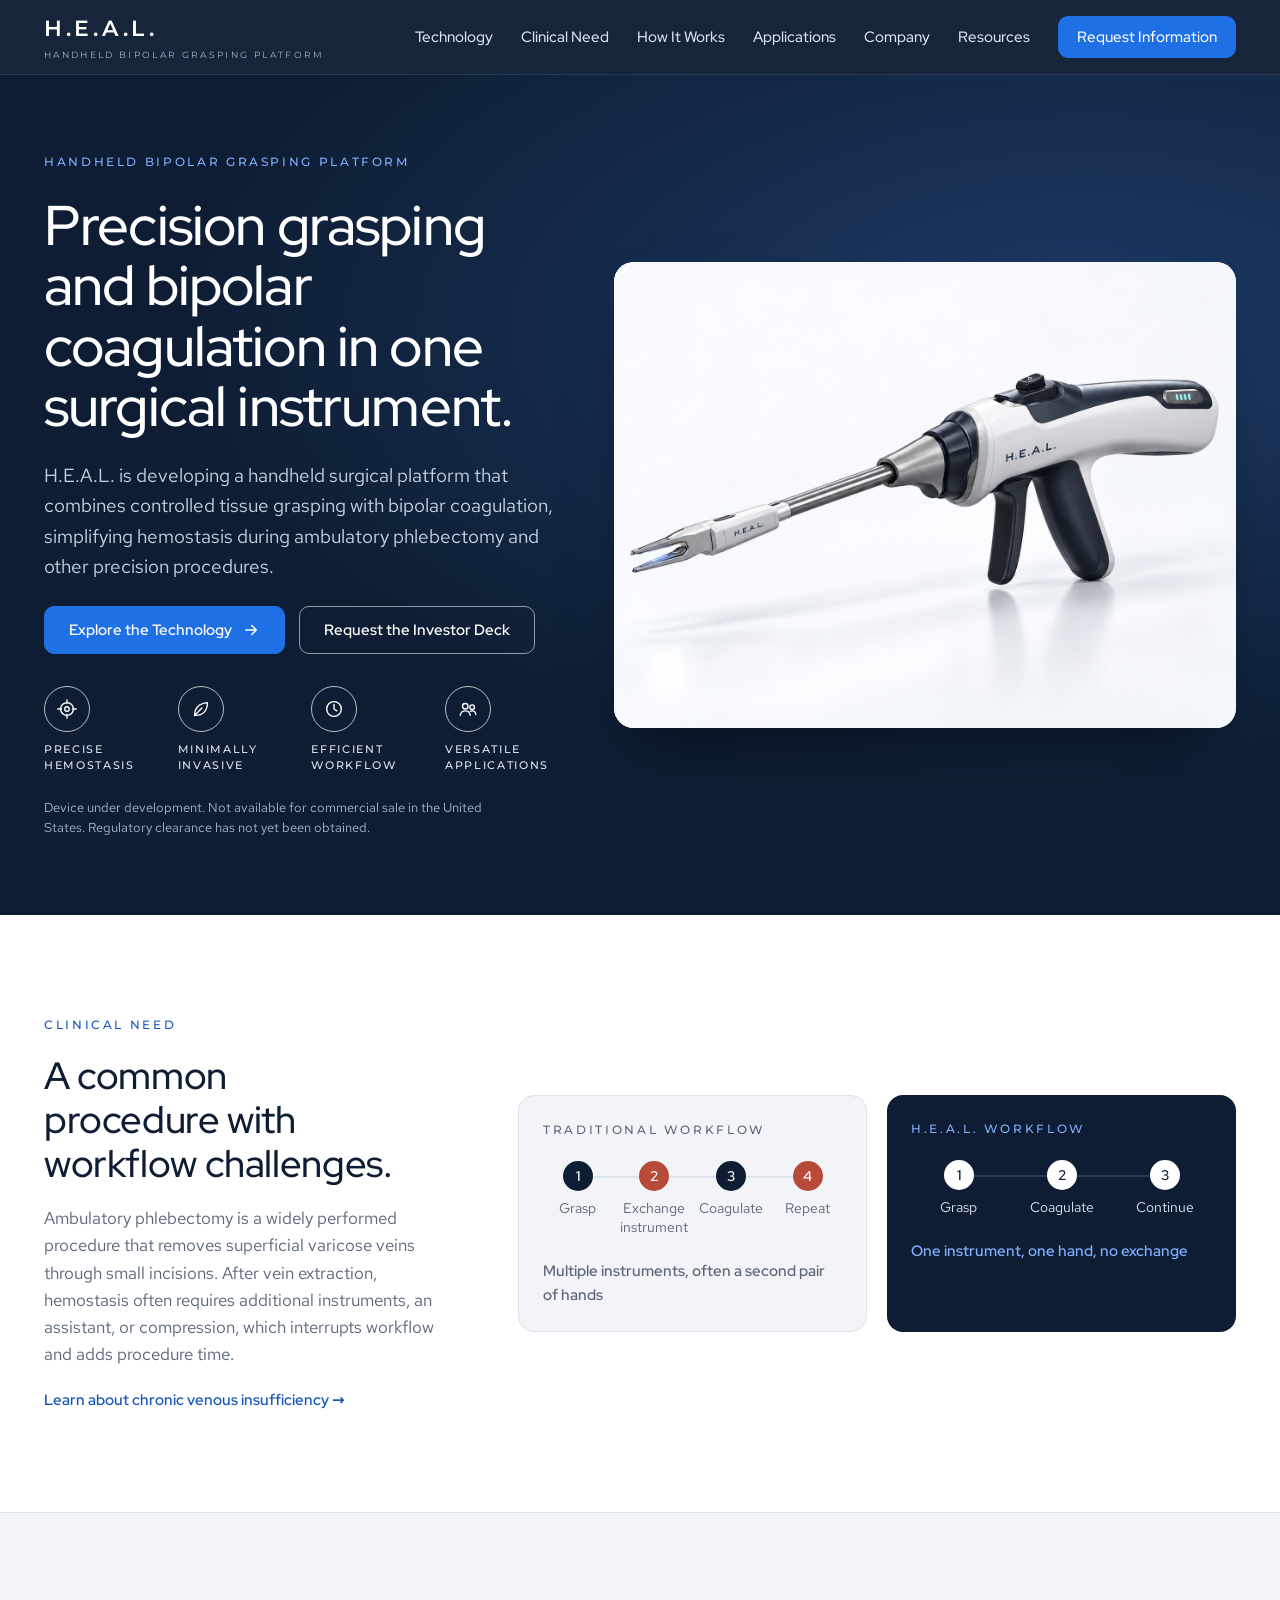
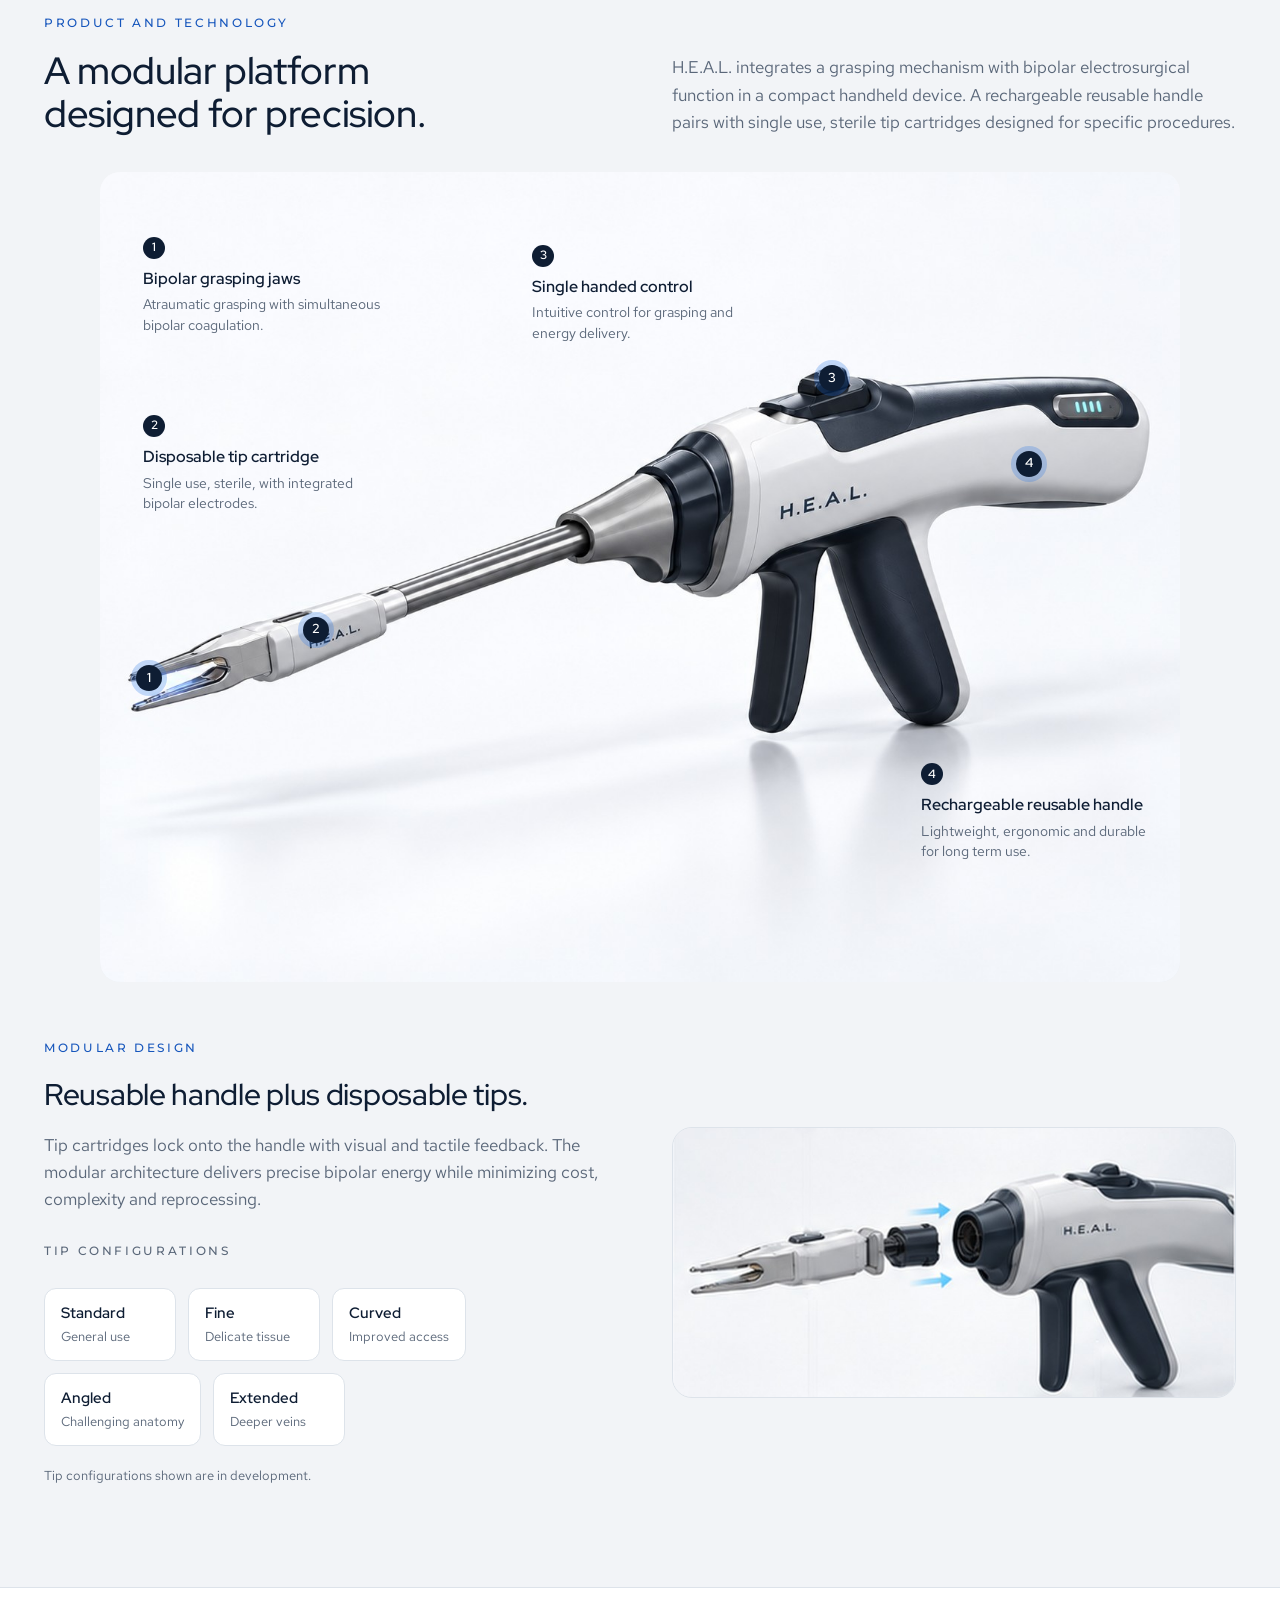
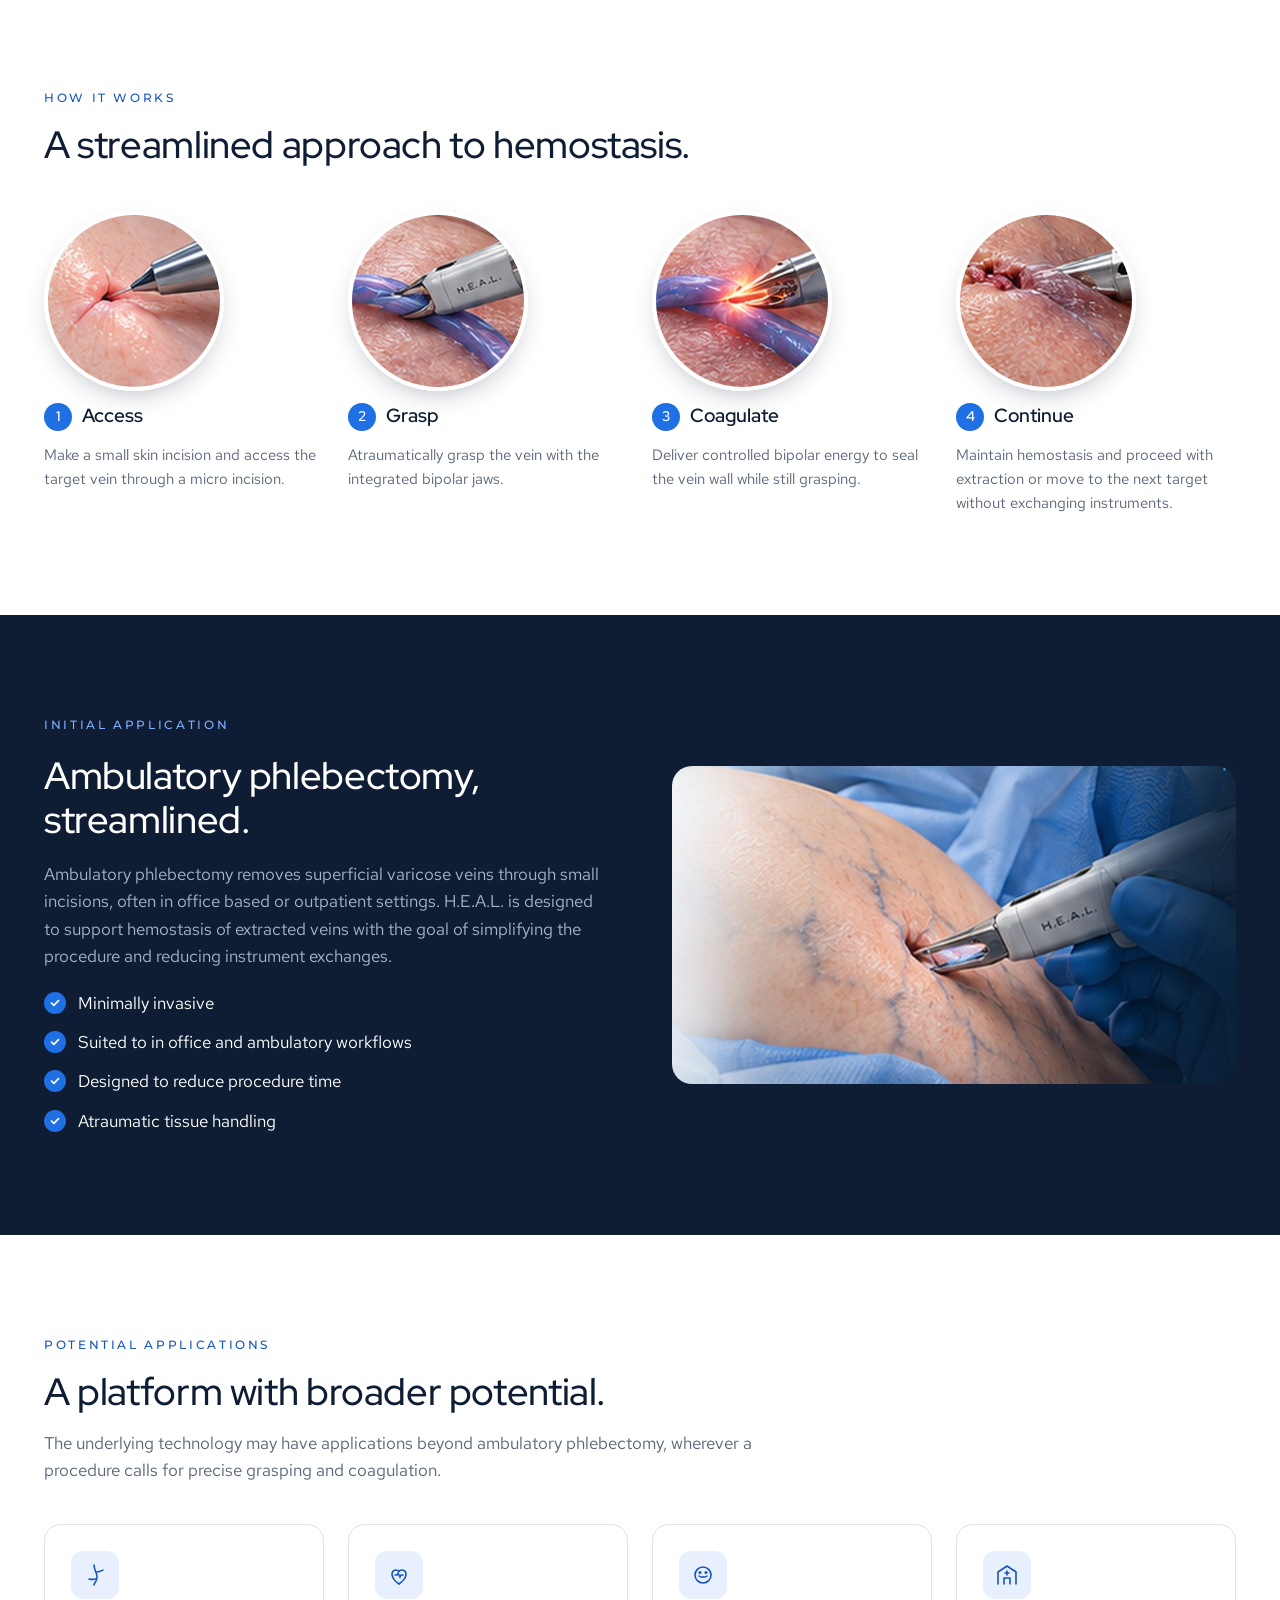
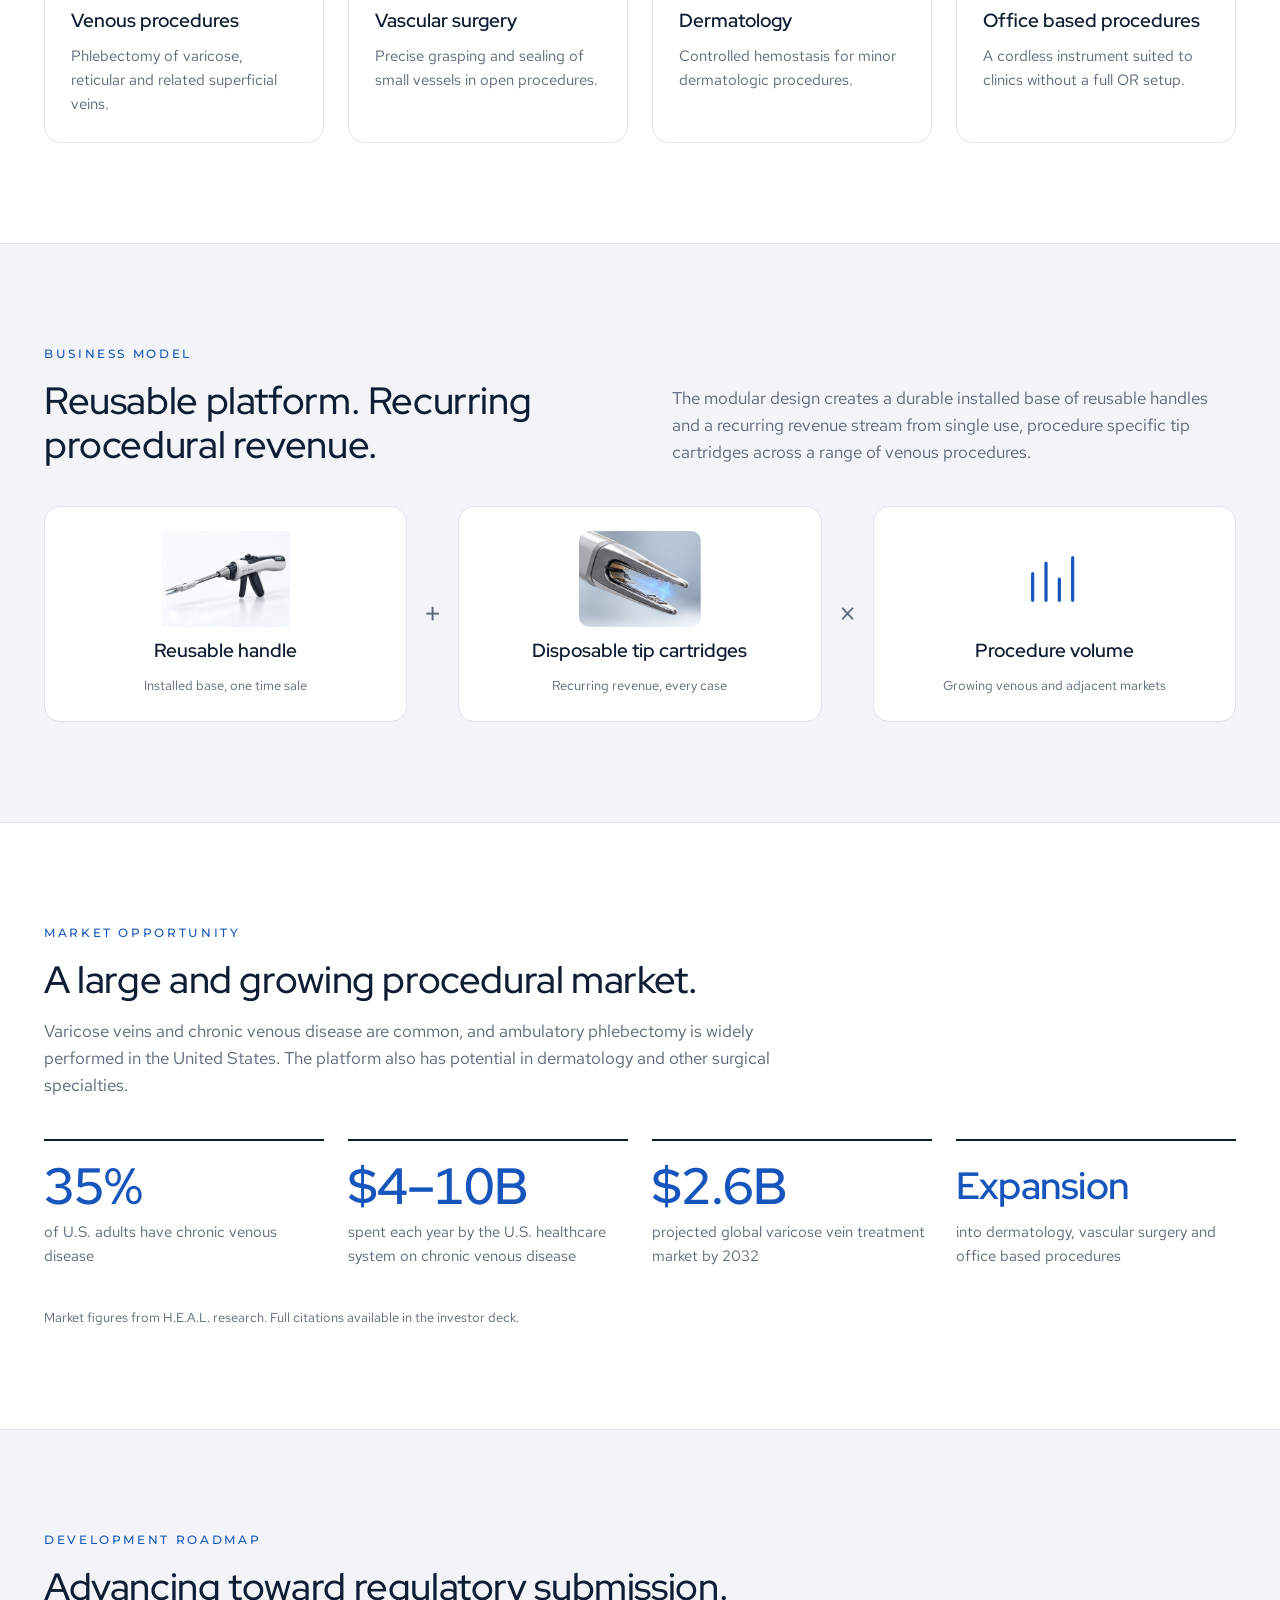
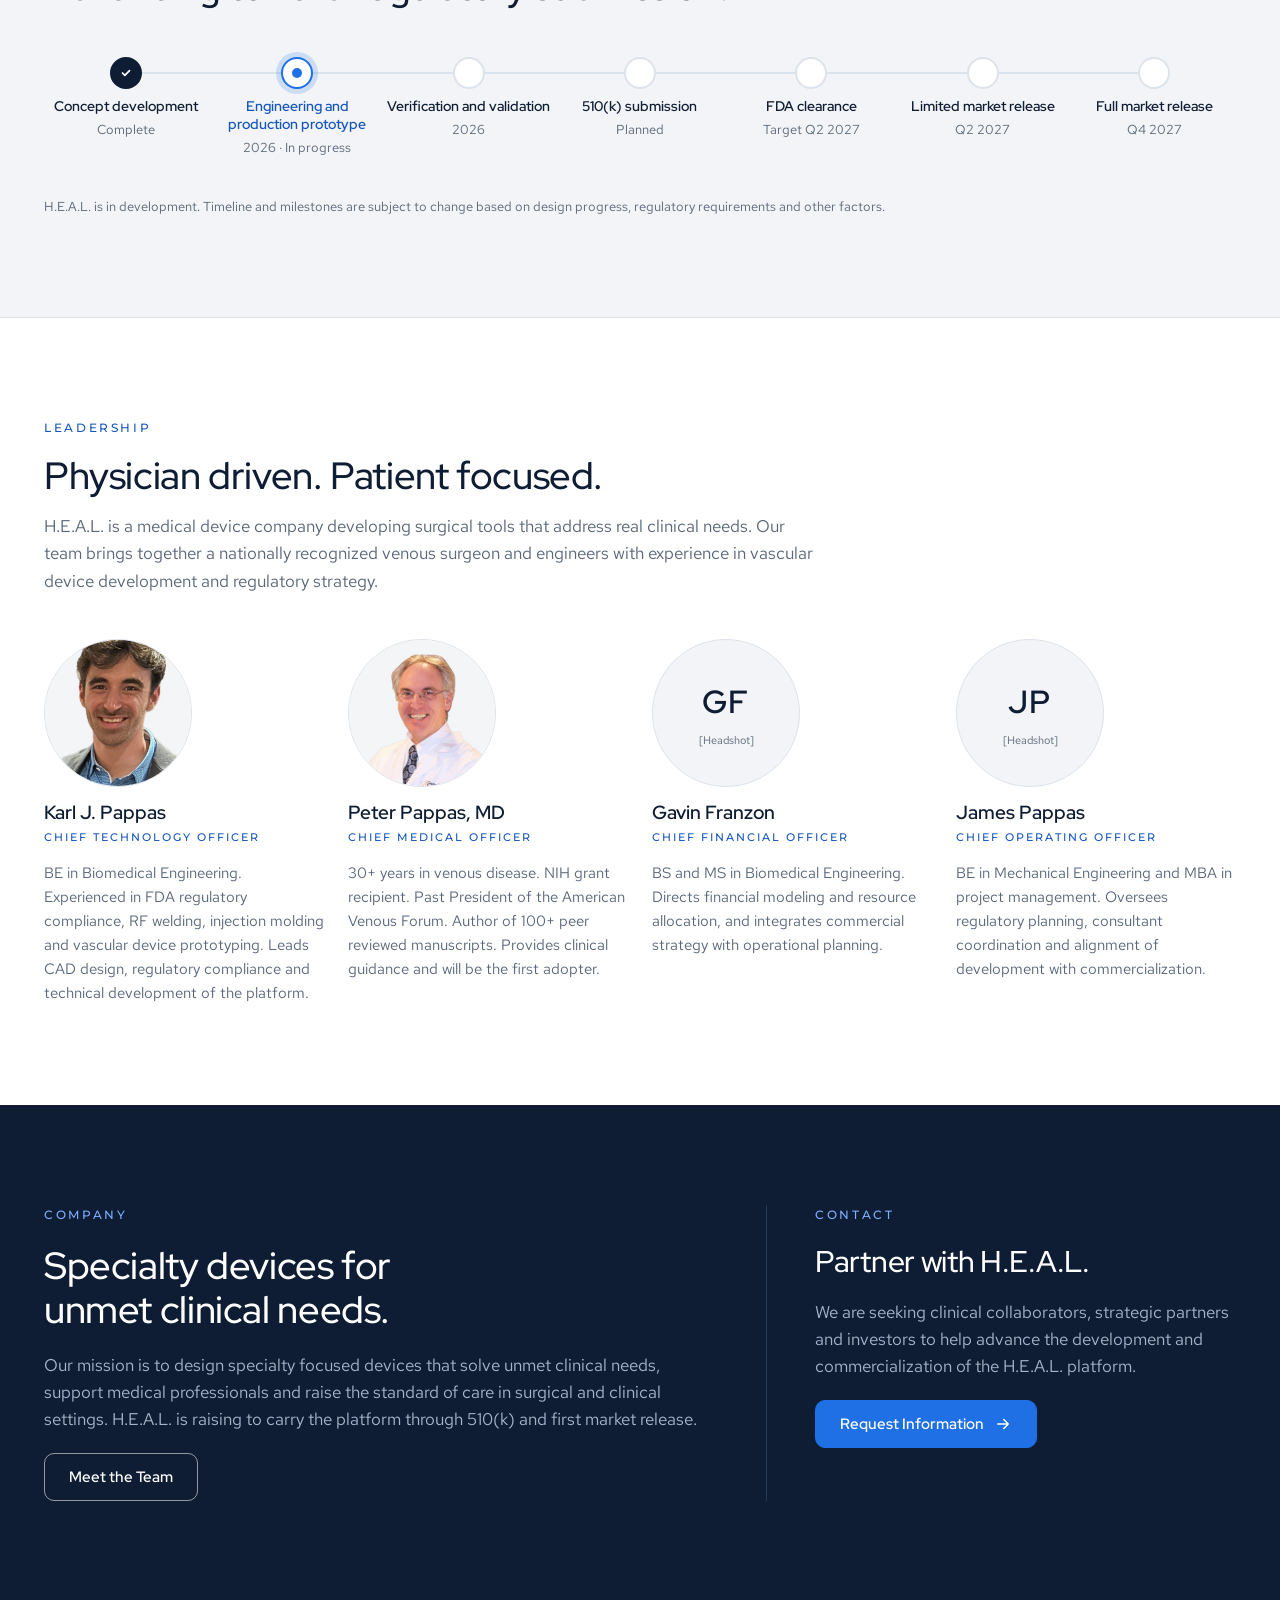
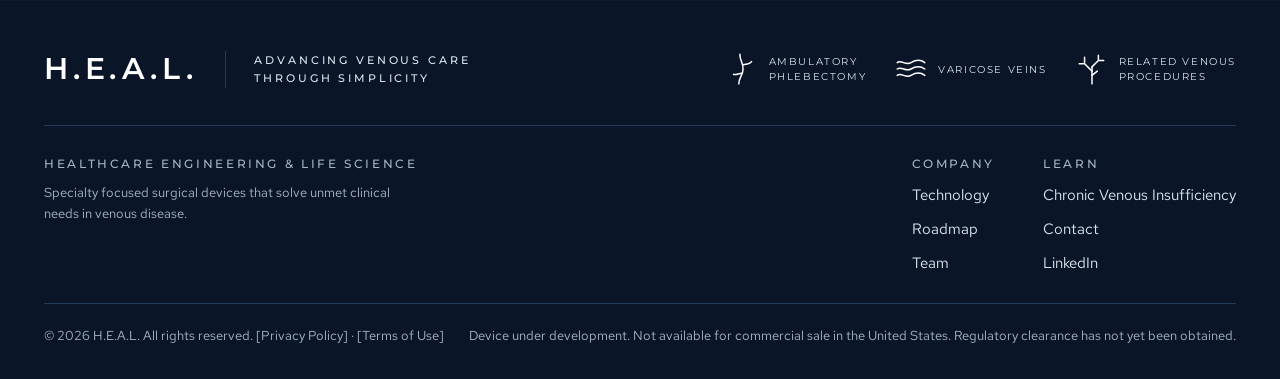
==== index.html @ 3eae424c "Rebuild homepage from product mockups; add team photos and full device render Dark hero with the com" ====
<!doctype html>
<html lang="en">
<head>
<meta charset="utf-8">
<meta name="viewport" content="width=device-width, initial-scale=1">
<title>H.E.A.L. | Handheld Bipolar Grasping Platform</title>
<meta name="description" content="H.E.A.L. is building a cordless, single handed bipolar grasping platform for precision hemostasis in phlebectomy. Investor and clinical partner information.">
<meta property="og:title" content="H.E.A.L. | Handheld Bipolar Grasping Platform">
<meta property="og:description" content="H.E.A.L. is building a cordless, single handed bipolar grasping platform for precision hemostasis in phlebectomy. Investor and clinical partner information.">
<meta property="og:type" content="website">
<meta property="og:image" content="assets/device-render.jpg">
<meta name="twitter:card" content="summary_large_image">
<meta name="theme-color" content="#0E1D33">
<link rel="icon" href="favicon.svg" type="image/svg+xml">
<link rel="preconnect" href="https://fonts.googleapis.com">
<link rel="preconnect" href="https://fonts.gstatic.com" crossorigin>
<link rel="stylesheet" href="https://fonts.googleapis.com/css2?family=Montserrat:wght@500;600&family=Red+Hat+Display:wght@500;600&family=Red+Hat+Text:wght@400;500&display=swap">
<link rel="stylesheet" href="assets/site.css">
</head>
<body>
<header class="site-header">
  <div class="wrap">
    <a class="brand" href="index.html" aria-label="H.E.A.L. home">
      <span class="wordmark">H.E.A.L.</span>
      <span class="sub">Handheld Bipolar Grasping Platform</span>
    </a>
    <button id="menu-btn" class="menu-btn" aria-label="Open menu" aria-expanded="false" aria-controls="nav-links"><svg width="22" height="22" viewBox="0 0 24 24" fill="none" stroke="currentColor" stroke-width="2" stroke-linecap="round" aria-hidden="true"><path d="M4 7h16M4 12h16M4 17h16"/></svg></button>
    <nav id="nav-links" class="nav-links" aria-label="Main">
      <a href="#technology">Technology</a>
      <a href="#clinical-need">Clinical Need</a>
      <a href="#how-it-works">How It Works</a>
      <a href="#applications">Applications</a>
      <a href="#company">Company</a>
      <a href="resources.html">Resources</a>
      <a href="contact.html" class="btn btn-blue">Request Information</a>
    </nav>
  </div>
</header>
<main>

<!-- HERO -->
<section class="hero-dark">
  <div class="wrap hero-dark-grid">
    <div class="stack min0" style="gap:24px">
      <p class="eyebrow" style="color:#7FB0FF">Handheld bipolar grasping platform</p>
      <h1>Precision grasping and bipolar coagulation in one surgical instrument.</h1>
      <p class="lede">H.E.A.L. is developing a handheld surgical platform that combines controlled tissue grasping with bipolar coagulation, simplifying hemostasis during ambulatory phlebectomy and other precision procedures.</p>
      <div class="hero-cta">
        <a href="#technology" class="btn btn-blue">Explore the Technology <svg width="18" height="18" viewBox="0 0 24 24" fill="none" stroke="currentColor" stroke-width="2" stroke-linecap="round" stroke-linejoin="round" aria-hidden="true"><path d="M5 12h14M13 6l6 6-6 6"/></svg></a>
        <a href="contact.html" class="btn btn-ghost-light">Request the Investor Deck</a>
      </div>
      <div class="hero-icons">
        <div class="hero-icon"><span class="ico"><svg width="22" height="22" viewBox="0 0 24 24" fill="none" stroke="currentColor" stroke-width="1.5" stroke-linecap="round" aria-hidden="true"><circle cx="12" cy="12" r="7"/><circle cx="12" cy="12" r="2.5"/><path d="M12 2v4M12 18v4M2 12h4M18 12h4"/></svg></span><p>Precise<br>hemostasis</p></div>
        <div class="hero-icon"><span class="ico"><svg width="22" height="22" viewBox="0 0 24 24" fill="none" stroke="currentColor" stroke-width="1.5" stroke-linecap="round" stroke-linejoin="round" aria-hidden="true"><path d="M5 19c0-8 5-13 14-14 0 9-5 14-13 14"/><path d="M5 19l8-8"/></svg></span><p>Minimally<br>invasive</p></div>
        <div class="hero-icon"><span class="ico"><svg width="22" height="22" viewBox="0 0 24 24" fill="none" stroke="currentColor" stroke-width="1.5" stroke-linecap="round" aria-hidden="true"><circle cx="12" cy="12" r="8"/><path d="M12 7v5l3 2"/></svg></span><p>Efficient<br>workflow</p></div>
        <div class="hero-icon"><span class="ico"><svg width="22" height="22" viewBox="0 0 24 24" fill="none" stroke="currentColor" stroke-width="1.5" stroke-linecap="round" aria-hidden="true"><circle cx="9" cy="9" r="3"/><circle cx="16.5" cy="10" r="2.5"/><path d="M3.5 19c.5-3.2 2.8-5 5.5-5s5 1.8 5.5 5"/><path d="M14.5 14.6c.6-.4 1.3-.6 2-.6 2.3 0 3.8 1.6 4 4"/></svg></span><p>Versatile<br>applications</p></div>
      </div>
      <p class="reg-note">Device under development. Not available for commercial sale in the United States. Regulatory clearance has not yet been obtained.</p>
    </div>
    <div class="stage min0">
      <img src="assets/device-render.jpg" width="1448" height="1086" alt="The complete H.E.A.L. device: bipolar grasping jaws on a disposable tip cartridge, a slim shaft, and a white and graphite reusable pistol grip handle with an energy button and battery indicator.">
    </div>
  </div>
</section>

<!-- CLINICAL NEED -->
<section id="clinical-need">
  <div class="wrap grid-2" style="grid-template-columns:minmax(0,4fr) minmax(0,7fr);align-items:center">
    <div class="stack min0">
      <p class="eyebrow accent">Clinical need</p>
      <h2 class="h-section">A common procedure with workflow challenges.</h2>
      <p class="body">Ambulatory phlebectomy is a widely performed procedure that removes superficial varicose veins through small incisions. After vein extraction, hemostasis often requires additional instruments, an assistant, or compression, which interrupts workflow and adds procedure time.</p>
      <a href="resources.html" class="link-arrow">Learn about chronic venous insufficiency →</a>
    </div>
    <div class="grid-2 min0" style="gap:20px;align-items:stretch">
      <div class="flow flow-old">
        <p class="eyebrow">Traditional workflow</p>
        <div class="steps-line" style="grid-template-columns:repeat(4,minmax(0,1fr))">
          <div class="st"><span class="n">1</span><p>Grasp</p></div>
          <div class="st extra"><span class="n">2</span><p>Exchange instrument</p></div>
          <div class="st"><span class="n">3</span><p>Coagulate</p></div>
          <div class="st extra"><span class="n">4</span><p>Repeat</p></div>
        </div>
        <p class="flow-tally">Multiple instruments, often a second pair of hands</p>
      </div>
      <div class="flow flow-new">
        <p class="eyebrow">H.E.A.L. workflow</p>
        <div class="steps-line" style="grid-template-columns:repeat(3,minmax(0,1fr))">
          <div class="st"><span class="n">1</span><p>Grasp</p></div>
          <div class="st"><span class="n">2</span><p>Coagulate</p></div>
          <div class="st"><span class="n">3</span><p>Continue</p></div>
        </div>
        <p class="flow-tally">One instrument, one hand, no exchange</p>
      </div>
    </div>
  </div>
</section>

<!-- TECHNOLOGY -->
<section id="technology" class="bg-ground border-y">
  <div class="wrap">
    <div class="grid-2" style="align-items:end">
      <div class="head min0">
        <p class="eyebrow accent">Product and technology</p>
        <h2 class="h-section">A modular platform designed for precision.</h2>
      </div>
      <p class="body min0">H.E.A.L. integrates a grasping mechanism with bipolar electrosurgical function in a compact handheld device. A rechargeable reusable handle pairs with single use, sterile tip cartridges designed for specific procedures.</p>
    </div>
    <div class="anatomy">
      <img src="assets/device-render.jpg" width="1448" height="1086" alt="H.E.A.L. device with its four main components marked." loading="lazy">
      <span class="dot" style="left:4.5%;top:62.5%">1</span>
      <span class="dot" style="left:20%;top:56.5%">2</span>
      <span class="dot" style="left:67.8%;top:25.5%">3</span>
      <span class="dot" style="left:86%;top:36%">4</span>
      <div class="callout" style="left:4%;top:8%"><span class="k">1</span><strong>Bipolar grasping jaws</strong><span>Atraumatic grasping with simultaneous bipolar coagulation.</span></div>
      <div class="callout" style="left:4%;top:30%"><span class="k">2</span><strong>Disposable tip cartridge</strong><span>Single use, sterile, with integrated bipolar electrodes.</span></div>
      <div class="callout" style="left:40%;top:9%"><span class="k">3</span><strong>Single handed control</strong><span>Intuitive control for grasping and energy delivery.</span></div>
      <div class="callout" style="left:76%;top:73%"><span class="k">4</span><strong>Rechargeable reusable handle</strong><span>Lightweight, ergonomic and durable for long term use.</span></div>
    </div>
    <div class="anatomy-list grid-2" style="margin-top:24px;gap:20px">
      <div class="stack-sm"><p class="h-card">1 · Bipolar grasping jaws</p><p class="body small">Atraumatic grasping with simultaneous bipolar coagulation.</p></div>
      <div class="stack-sm"><p class="h-card">2 · Disposable tip cartridge</p><p class="body small">Single use, sterile, with integrated bipolar electrodes.</p></div>
      <div class="stack-sm"><p class="h-card">3 · Single handed control</p><p class="body small">Intuitive control for grasping and energy delivery.</p></div>
      <div class="stack-sm"><p class="h-card">4 · Rechargeable reusable handle</p><p class="body small">Lightweight, ergonomic and durable for long term use.</p></div>
    </div>

    <div class="grid-2" style="margin-top:56px;align-items:center">
      <div class="stack min0">
        <p class="eyebrow accent">Modular design</p>
        <h3 class="h-section" style="font-size:clamp(24px,2.6vw,30px)">Reusable handle plus disposable tips.</h3>
        <p class="body">Tip cartridges lock onto the handle with visual and tactile feedback. The modular architecture delivers precise bipolar energy while minimizing cost, complexity and reprocessing.</p>
        <p class="eyebrow" style="margin-top:8px">Tip configurations</p>
        <div class="tips">
          <div class="tip"><b>Standard</b><span>General use</span></div>
          <div class="tip"><b>Fine</b><span>Delicate tissue</span></div>
          <div class="tip"><b>Curved</b><span>Improved access</span></div>
          <div class="tip"><b>Angled</b><span>Challenging anatomy</span></div>
          <div class="tip"><b>Extended</b><span>Deeper veins</span></div>
        </div>
        <p class="footnote">Tip configurations shown are in development.</p>
      </div>
      <div class="min0" style="border-radius:20px;overflow:hidden;background:#F7F8FA;border:1px solid var(--line)">
        <img src="assets/modular.jpg" width="834" height="400" alt="A disposable tip cartridge detaching from the reusable handle." loading="lazy" style="width:100%;height:auto">
      </div>
    </div>
  </div>
</section>

<!-- HOW IT WORKS -->
<section id="how-it-works">
  <div class="wrap stack" style="gap:44px">
    <div class="head">
      <p class="eyebrow accent">How it works</p>
      <h2 class="h-section">A streamlined approach to hemostasis.</h2>
    </div>
    <div class="how">
      <div class="how-step"><div class="ph"><img src="assets/step-access.jpg" width="386" height="274" alt="The instrument entering a micro incision in the skin." loading="lazy"></div><div class="t"><span class="n">1</span><p class="h-card">Access</p></div><p class="body small">Make a small skin incision and access the target vein through a micro incision.</p></div>
      <div class="how-step"><div class="ph"><img src="assets/step-grasp.jpg" width="386" height="274" alt="The jaws grasping a vein." loading="lazy"></div><div class="t"><span class="n">2</span><p class="h-card">Grasp</p></div><p class="body small">Atraumatically grasp the vein with the integrated bipolar jaws.</p></div>
      <div class="how-step"><div class="ph"><img src="assets/step-coagulate.jpg" width="388" height="274" alt="Bipolar energy sealing the vein." loading="lazy"></div><div class="t"><span class="n">3</span><p class="h-card">Coagulate</p></div><p class="body small">Deliver controlled bipolar energy to seal the vein wall while still grasping.</p></div>
      <div class="how-step"><div class="ph"><img src="assets/step-continue.jpg" width="386" height="274" alt="Sealed incision after extraction." loading="lazy"></div><div class="t"><span class="n">4</span><p class="h-card">Continue</p></div><p class="body small">Maintain hemostasis and proceed with extraction or move to the next target without exchanging instruments.</p></div>
    </div>
  </div>
</section>

<!-- CLINICAL APPLICATION -->
<section class="bg-navy" id="applications">
  <div class="wrap grid-2" style="align-items:center">
    <div class="stack min0">
      <p class="eyebrow accent">Initial application</p>
      <h2 class="h-section">Ambulatory phlebectomy, streamlined.</h2>
      <p class="body">Ambulatory phlebectomy removes superficial varicose veins through small incisions, often in office based or outpatient settings. H.E.A.L. is designed to support hemostasis of extracted veins with the goal of simplifying the procedure and reducing instrument exchanges.</p>
      <ul class="checks" style="color:#fff">
        <li style="color:#fff">Minimally invasive</li>
        <li style="color:#fff">Suited to in office and ambulatory workflows</li>
        <li style="color:#fff">Designed to reduce procedure time</li>
        <li style="color:#fff">Atraumatic tissue handling</li>
      </ul>
    </div>
    <div class="min0" style="border-radius:20px;overflow:hidden">
      <img src="assets/clinical-leg.jpg" width="780" height="440" alt="The device in use on a patient's leg during ambulatory phlebectomy." loading="lazy" style="width:100%;height:auto">
    </div>
  </div>
</section>

<!-- POTENTIAL APPLICATIONS -->
<section>
  <div class="wrap stack" style="gap:40px">
    <div class="head">
      <p class="eyebrow accent">Potential applications</p>
      <h2 class="h-section">A platform with broader potential.</h2>
      <p class="body">The underlying technology may have applications beyond ambulatory phlebectomy, wherever a procedure calls for precise grasping and coagulation.</p>
    </div>
    <div class="grid-4">
      <div class="card stack-sm" style="padding:26px"><span class="app-ico"><svg width="24" height="24" viewBox="0 0 24 24" fill="none" stroke="currentColor" stroke-width="1.6" stroke-linecap="round" aria-hidden="true"><path d="M11 2c0 5 3 7 3 12s-3 6-3 8"/><path d="M14 9c2-1 4 0 6-2"/><path d="M13 16c-2 0-5 1-7 0"/></svg></span><p class="h-card">Venous procedures</p><p class="body small">Phlebectomy of varicose, reticular and related superficial veins.</p></div>
      <div class="card stack-sm" style="padding:26px"><span class="app-ico"><svg width="24" height="24" viewBox="0 0 24 24" fill="none" stroke="currentColor" stroke-width="1.6" stroke-linecap="round" aria-hidden="true"><path d="M12 21s-7-4.5-7-10a4 4 0 0 1 7-2.6A4 4 0 0 1 19 11c0 5.5-7 10-7 10z"/><path d="M8 12h2l1-2 2 4 1-2h2"/></svg></span><p class="h-card">Vascular surgery</p><p class="body small">Precise grasping and sealing of small vessels in open procedures.</p></div>
      <div class="card stack-sm" style="padding:26px"><span class="app-ico"><svg width="24" height="24" viewBox="0 0 24 24" fill="none" stroke="currentColor" stroke-width="1.6" stroke-linecap="round" aria-hidden="true"><circle cx="12" cy="12" r="8"/><path d="M8 13c1.5 1.5 6.5 1.5 8 0"/><circle cx="9" cy="9.5" r=".8"/><circle cx="15" cy="9.5" r=".8"/></svg></span><p class="h-card">Dermatology</p><p class="body small">Controlled hemostasis for minor dermatologic procedures.</p></div>
      <div class="card stack-sm" style="padding:26px"><span class="app-ico"><svg width="24" height="24" viewBox="0 0 24 24" fill="none" stroke="currentColor" stroke-width="1.6" stroke-linecap="round" stroke-linejoin="round" aria-hidden="true"><path d="M3 21V9l9-6 9 6v12"/><path d="M9 21v-6h6v6"/><path d="M12 8v4M10 10h4"/></svg></span><p class="h-card">Office based procedures</p><p class="body small">A cordless instrument suited to clinics without a full OR setup.</p></div>
    </div>
  </div>
</section>

<!-- BUSINESS MODEL -->
<section class="bg-ground border-y">
  <div class="wrap stack" style="gap:40px">
    <div class="grid-2" style="align-items:end">
      <div class="head min0">
        <p class="eyebrow accent">Business model</p>
        <h2 class="h-section">Reusable platform. Recurring procedural revenue.</h2>
      </div>
      <p class="body min0">The modular design creates a durable installed base of reusable handles and a recurring revenue stream from single use, procedure specific tip cartridges across a range of venous procedures.</p>
    </div>
    <div class="equation">
      <div class="eq-item"><div class="ic"><img src="assets/device-render.jpg" width="1448" height="1086" alt="" loading="lazy" style="max-height:96px;width:auto;object-fit:contain"></div><p class="h-card">Reusable handle</p><p class="tag-line">Installed base, one time sale</p></div>
      <p class="eq-op" aria-hidden="true">+</p>
      <div class="eq-item"><div class="ic"><img src="assets/tip-bipolar.jpg" width="690" height="546" alt="" loading="lazy" style="max-height:96px;width:auto;border-radius:10px"></div><p class="h-card">Disposable tip cartridges</p><p class="tag-line">Recurring revenue, every case</p></div>
      <p class="eq-op" aria-hidden="true">×</p>
      <div class="eq-item"><div class="ic"><svg width="64" height="64" viewBox="0 0 24 24" fill="none" stroke="currentColor" stroke-width="1.2" stroke-linecap="round" aria-hidden="true"><path d="M4 20V10M9 20V6M14 20v-8M19 20V4"/></svg></div><p class="h-card">Procedure volume</p><p class="tag-line">Growing venous and adjacent markets</p></div>
    </div>
  </div>
</section>

<!-- MARKET -->
<section>
  <div class="wrap stack" style="gap:40px">
    <div class="head">
      <p class="eyebrow accent">Market opportunity</p>
      <h2 class="h-section">A large and growing procedural market.</h2>
      <p class="body">Varicose veins and chronic venous disease are common, and ambulatory phlebectomy is widely performed in the United States. The platform also has potential in dermatology and other surgical specialties.</p>
    </div>
    <div class="grid-4">
      <div class="stat"><p class="num">35%</p><p class="body small">of U.S. adults have chronic venous disease</p></div>
      <div class="stat"><p class="num">$4–10B</p><p class="body small">spent each year by the U.S. healthcare system on chronic venous disease</p></div>
      <div class="stat"><p class="num">$2.6B</p><p class="body small">projected global varicose vein treatment market by 2032</p></div>
      <div class="stat"><p class="num" style="font-size:clamp(28px,3vw,40px);padding-block:6px">Expansion</p><p class="body small">into dermatology, vascular surgery and office based procedures</p></div>
    </div>
    <p class="footnote">Market figures from H.E.A.L. research. Full citations available in the investor deck.</p>
  </div>
</section>

<!-- ROADMAP -->
<section class="bg-ground border-y" id="roadmap">
  <div class="wrap stack" style="gap:36px">
    <div class="head">
      <p class="eyebrow accent">Development roadmap</p>
      <h2 class="h-section">Advancing toward regulatory submission.</h2>
    </div>
    <div class="roadmap">
      <div class="rm done"><span class="mk"><svg width="14" height="14" viewBox="0 0 24 24" fill="none" stroke="currentColor" stroke-width="3" stroke-linecap="round" stroke-linejoin="round" aria-hidden="true"><path d="M6 12l4 4 8-8"/></svg></span><div><p>Concept development</p><span>Complete</span></div></div>
      <div class="rm now"><span class="mk"></span><div><p>Engineering and production prototype</p><span>2026 · In progress</span></div></div>
      <div class="rm"><span class="mk"></span><div><p>Verification and validation</p><span>2026</span></div></div>
      <div class="rm"><span class="mk"></span><div><p>510(k) submission</p><span>Planned</span></div></div>
      <div class="rm"><span class="mk"></span><div><p>FDA clearance</p><span>Target Q2 2027</span></div></div>
      <div class="rm"><span class="mk"></span><div><p>Limited market release</p><span>Q2 2027</span></div></div>
      <div class="rm"><span class="mk"></span><div><p>Full market release</p><span>Q4 2027</span></div></div>
    </div>
    <p class="footnote">H.E.A.L. is in development. Timeline and milestones are subject to change based on design progress, regulatory requirements and other factors.</p>
  </div>
</section>

<!-- TEAM -->
<section id="team">
  <div class="wrap stack" style="gap:44px">
    <div class="head">
      <p class="eyebrow accent">Leadership</p>
      <h2 class="h-section">Physician driven. Patient focused.</h2>
      <p class="body">H.E.A.L. is a medical device company developing surgical tools that address real clinical needs. Our team brings together a nationally recognized venous surgeon and engineers with experience in vascular device development and regulatory strategy.</p>
    </div>
    <div class="grid-4">
      <div class="member">
        <div class="photo"><img src="assets/team-karl.jpg" width="540" height="540" alt="Karl J. Pappas" loading="lazy"></div>
        <div class="stack-sm" style="gap:4px"><p class="h-card">Karl J. Pappas</p><p class="role">Chief Technology Officer</p></div>
        <p class="body small">BE in Biomedical Engineering. Experienced in FDA regulatory compliance, RF welding, injection molding and vascular device prototyping. Leads CAD design, regulatory compliance and technical development of the platform.</p>
      </div>
      <div class="member">
        <div class="photo"><img src="assets/team-peter.jpg" width="540" height="540" alt="Dr. Peter Pappas" loading="lazy"></div>
        <div class="stack-sm" style="gap:4px"><p class="h-card">Peter Pappas, MD</p><p class="role">Chief Medical Officer</p></div>
        <p class="body small">30+ years in venous disease. NIH grant recipient. Past President of the American Venous Forum. Author of 100+ peer reviewed manuscripts. Provides clinical guidance and will be the first adopter.</p>
      </div>
      <div class="member">
        <div class="photo"><b>GF</b><small>[Headshot]</small></div>
        <div class="stack-sm" style="gap:4px"><p class="h-card">Gavin Franzon</p><p class="role">Chief Financial Officer</p></div>
        <p class="body small">BS and MS in Biomedical Engineering. Directs financial modeling and resource allocation, and integrates commercial strategy with operational planning.</p>
      </div>
      <div class="member">
        <div class="photo"><b>JP</b><small>[Headshot]</small></div>
        <div class="stack-sm" style="gap:4px"><p class="h-card">James Pappas</p><p class="role">Chief Operating Officer</p></div>
        <p class="body small">BE in Mechanical Engineering and MBA in project management. Oversees regulatory planning, consultant coordination and alignment of development with commercialization.</p>
      </div>
    </div>
  </div>
</section>

<!-- COMPANY + CONTACT -->
<section class="bg-navy" id="company">
  <div class="wrap company-band">
    <div class="stack min0">
      <p class="eyebrow accent">Company</p>
      <h2 class="h-section">Specialty devices for unmet clinical needs.</h2>
      <p class="body">Our mission is to design specialty focused devices that solve unmet clinical needs, support medical professionals and raise the standard of care in surgical and clinical settings. H.E.A.L. is raising to carry the platform through 510(k) and first market release.</p>
      <div class="hero-cta"><a href="#team" class="btn btn-ghost-light">Meet the Team</a></div>
    </div>
    <div class="split stack min0">
      <p class="eyebrow accent">Contact</p>
      <h2 class="h-section" style="font-size:clamp(24px,2.6vw,30px)">Partner with H.E.A.L.</h2>
      <p class="body">We are seeking clinical collaborators, strategic partners and investors to help advance the development and commercialization of the H.E.A.L. platform.</p>
      <div class="hero-cta"><a href="contact.html" class="btn btn-blue">Request Information <svg width="18" height="18" viewBox="0 0 24 24" fill="none" stroke="currentColor" stroke-width="2" stroke-linecap="round" stroke-linejoin="round" aria-hidden="true"><path d="M5 12h14M13 6l6 6-6 6"/></svg></a></div>
    </div>
  </div>
</section>

</main>

<footer class="site-footer">
  <div class="wrap">
    <div class="footer-band">
      <span class="wordmark">H.E.A.L.</span>
      <p class="tagline">Advancing venous care<br>through simplicity</p>
      <div class="indications">
        <div class="indication"><svg width="34" height="34" viewBox="0 0 32 32" fill="none" stroke="currentColor" stroke-width="1.4" stroke-linecap="round" aria-hidden="true"><path d="M14 2c0 6 3 8 3 14s-4 8-4 14"/><path d="M17 12c3-1 6 0 8-3"/><path d="M16 20c-3 0-6 2-8 1"/></svg><span>Ambulatory<br>phlebectomy</span></div>
        <div class="indication"><svg width="34" height="34" viewBox="0 0 32 32" fill="none" stroke="currentColor" stroke-width="1.4" stroke-linecap="round" aria-hidden="true"><path d="M3 10c4-3 8 3 13 0s9-3 13 0"/><path d="M3 16c4-3 8 3 13 0s9-3 13 0"/><path d="M3 22c4-3 8 3 13 0s9-3 13 0"/></svg><span>Varicose veins</span></div>
        <div class="indication"><svg width="34" height="34" viewBox="0 0 32 32" fill="none" stroke="currentColor" stroke-width="1.4" stroke-linecap="round" aria-hidden="true"><path d="M16 30V14"/><path d="M16 18l-7-7M9 11V5M9 11H4"/><path d="M16 14l6-6M22 8V3M22 8h5"/><path d="M16 22l5-4"/></svg><span>Related venous<br>procedures</span></div>
      </div>
    </div>
    <div class="footer-cols">
      <div class="col" style="max-width:380px">
        <p class="eyebrow">Healthcare Engineering &amp; Life Science</p>
        <p class="footnote">Specialty focused surgical devices that solve unmet clinical needs in venous disease.</p>
      </div>
      <div style="display:flex;gap:48px;flex-wrap:wrap">
        <div class="col">
          <p class="eyebrow">Company</p>
          <a href="index.html#technology">Technology</a>
          <a href="index.html#roadmap">Roadmap</a>
          <a href="index.html#company">Team</a>
        </div>
        <div class="col">
          <p class="eyebrow">Learn</p>
          <a href="resources.html">Chronic Venous Insufficiency</a>
          <a href="contact.html">Contact</a>
          <a href="https://www.linkedin.com/company/healthcare-engineering-and-life-science/" rel="noopener" target="_blank">LinkedIn</a>
        </div>
      </div>
    </div>
    <div class="footer-legal">
      <p>© 2026 H.E.A.L. All rights reserved. [Privacy Policy] · [Terms of Use]</p>
      <p>Device under development. Not available for commercial sale in the United States. Regulatory clearance has not yet been obtained.</p>
    </div>
  </div>
</footer>
<script>
(function(){var b=document.getElementById('menu-btn'),n=document.getElementById('nav-links');if(!b||!n)return;b.addEventListener('click',function(){var o=n.classList.toggle('open');b.setAttribute('aria-expanded',o?'true':'false');});n.addEventListener('click',function(e){if(e.target.tagName==='A'){n.classList.remove('open');b.setAttribute('aria-expanded','false');}});})();
</script>
</body>
</html>
---- assets/site.css ----
/* H.E.A.L. site styles
   Direction: medical device product site. Deep navy hero and bands, clean cool-white
   content sections, one clinical blue accent for actions and step markers.
   Type: Montserrat (spaced wordmark, small caps labels) · Red Hat Display (headings) · Red Hat Text (body) */
:root{
  --navy:#0E1D33;
  --navy-2:#132A4A;
  --ink:#16243A;
  --muted:#5A6779;
  --blue:#1F6FE5;
  --blue-deep:#1656BC;
  --blue-soft:#E8F0FD;
  --ground:#F2F4F7;
  --paper:#FFFFFF;
  --line:#DDE3EA;
  --navy-line:#253A5A;
  --navy-muted:#A5B4C8;
  --wordmark:"Montserrat",system-ui,-apple-system,"Segoe UI",sans-serif;
  --display:"Red Hat Display",system-ui,-apple-system,"Segoe UI",sans-serif;
  --body:"Red Hat Text",system-ui,-apple-system,"Segoe UI",sans-serif;
  color-scheme:light;
}
*,*::before,*::after{box-sizing:border-box}
html{scroll-behavior:smooth;scroll-padding-top:84px}
@media (prefers-reduced-motion:reduce){html{scroll-behavior:auto}*{transition:none !important}}
body{margin:0;background:var(--paper);color:var(--ink);font-family:var(--body);font-size:17px;line-height:1.6;-webkit-font-smoothing:antialiased}
img{max-width:100%;display:block}
a{color:var(--blue-deep)}a:hover{color:var(--navy)}
:focus-visible{outline:2px solid var(--blue);outline-offset:3px}
[hidden]{display:none !important}
p,h1,h2,h3,ul{margin:0}
.wrap{max-width:1240px;margin:0 auto;padding-inline:24px;width:100%}

/* Type */
.wordmark{font-family:var(--wordmark);font-weight:600;letter-spacing:.16em;color:var(--navy)}
.eyebrow{font-family:var(--wordmark);font-weight:500;font-size:12px;letter-spacing:.22em;text-transform:uppercase;color:var(--muted)}
.eyebrow.accent{color:var(--blue-deep)}
.h-display{font-family:var(--display);font-weight:500;letter-spacing:-.015em;line-height:1.08;color:var(--navy);text-wrap:balance}
.h-section{font-family:var(--display);font-weight:500;letter-spacing:-.01em;line-height:1.15;font-size:clamp(28px,3.2vw,38px);color:var(--navy);text-wrap:balance}
.h-card{font-family:var(--display);font-weight:600;font-size:19px;line-height:1.3;color:var(--navy)}
.lede{font-size:clamp(17px,1.5vw,19px);line-height:1.6;color:var(--muted);max-width:62ch}
.body{color:var(--muted)}
.small{font-size:15px}
.mono-cap{font-family:var(--wordmark);font-weight:500;font-size:12px;letter-spacing:.24em;text-transform:uppercase;color:var(--muted)}
.rule{width:56px;height:2px;background:var(--blue);border:0;margin:0}
.footnote{font-size:13px;color:var(--muted);line-height:1.6}
.link-arrow{font-family:var(--display);font-weight:600;font-size:15px;text-decoration:none;color:var(--blue-deep)}
.link-arrow:hover{color:var(--navy)}

/* Buttons */
.btn{display:inline-flex;align-items:center;justify-content:center;gap:10px;min-height:48px;padding:0 24px;border-radius:10px;font-family:var(--display);font-weight:600;font-size:15px;text-decoration:none;border:1.5px solid var(--navy);color:var(--navy);background:transparent;cursor:pointer;transition:background .15s,color .15s,border-color .15s}
.btn:hover{border-color:var(--blue);color:var(--blue-deep)}
.btn-solid,.btn-blue{background:var(--blue);border-color:var(--blue);color:#fff}
.btn-solid:hover,.btn-blue:hover{background:var(--blue-deep);border-color:var(--blue-deep);color:#fff}
.btn-ghost-light{border-color:rgba(255,255,255,.55);color:#fff}
.btn-ghost-light:hover{border-color:#fff;color:#fff;background:rgba(255,255,255,.08)}
.btn svg{flex:none}

/* Nav */
.site-header{position:sticky;top:0;z-index:20;background:rgba(14,29,51,.96);backdrop-filter:blur(12px);-webkit-backdrop-filter:blur(12px);border-bottom:1px solid var(--navy-line)}
.site-header .wrap{display:flex;align-items:center;justify-content:space-between;gap:24px;min-height:74px;flex-wrap:wrap}
.brand{display:flex;flex-direction:column;gap:2px;text-decoration:none}
.brand .wordmark{font-size:22px;color:#fff}
.brand .sub{font-family:var(--wordmark);font-size:9px;letter-spacing:.26em;text-transform:uppercase;color:var(--navy-muted)}
.nav-links{display:flex;align-items:center;gap:28px}
.nav-links a{font-family:var(--display);font-weight:500;font-size:15px;color:#DCE4EF;text-decoration:none}
.nav-links a:hover,.nav-links a[aria-current="page"]{color:#fff}
.nav-links a.btn{color:#fff;min-height:42px;padding:0 18px}
.menu-btn{display:none;min-height:44px;min-width:44px;align-items:center;justify-content:center;background:transparent;border:1.5px solid var(--navy-line);border-radius:10px;cursor:pointer;color:#fff}
@media (max-width:1000px){
  .menu-btn{display:inline-flex}
  .nav-links{display:none;width:100%;flex-direction:column;align-items:flex-start;gap:18px;padding-block:6px 22px}
  .nav-links.open{display:flex}
}

/* Sections */
section{padding-block:clamp(64px,8vw,100px)}
.bg-ground{background:var(--ground)}
.bg-navy{background:var(--navy);color:#fff}
.bg-navy .h-section,.bg-navy .h-card,.bg-navy .h-display{color:#fff}
.bg-navy .body,.bg-navy .lede,.bg-navy .footnote{color:var(--navy-muted)}
.bg-navy .eyebrow{color:var(--navy-muted)}
.bg-navy .eyebrow.accent{color:#7FB0FF}
.border-y{border-block:1px solid var(--line)}
.stack{display:flex;flex-direction:column;gap:20px}
.stack-sm{display:flex;flex-direction:column;gap:10px}
.head{display:flex;flex-direction:column;gap:16px;max-width:780px}
.grid-2{display:grid;grid-template-columns:repeat(2,minmax(0,1fr));gap:clamp(32px,5vw,64px);align-items:center}
.grid-3{display:grid;grid-template-columns:repeat(3,minmax(0,1fr));gap:24px}
.grid-4{display:grid;grid-template-columns:repeat(4,minmax(0,1fr));gap:24px}
.min0{min-width:0}
@media (max-width:980px){.grid-3,.grid-4{grid-template-columns:repeat(2,minmax(0,1fr))}.grid-2{grid-template-columns:minmax(0,1fr)}}
@media (max-width:620px){.grid-3,.grid-4{grid-template-columns:minmax(0,1fr)}}
.card{background:var(--paper);border:1px solid var(--line);border-radius:16px;padding:32px}

/* Hero (dark) */
.hero-dark{background:radial-gradient(120% 90% at 85% 30%,#1C3A66 0%,var(--navy) 60%);color:#fff;padding-block:clamp(48px,6vw,84px)}
.hero-dark-grid{display:grid;grid-template-columns:minmax(0,5fr) minmax(0,6fr);gap:clamp(32px,4vw,56px);align-items:center}
.hero-dark h1{font-family:var(--display);font-weight:500;font-size:clamp(36px,4.4vw,56px);line-height:1.08;letter-spacing:-.015em;color:#fff;text-wrap:balance}
.hero-dark .lede{color:#C5D1E1}
.hero-cta{display:flex;gap:14px;flex-wrap:wrap}
.reg-note{font-size:13px;line-height:1.55;color:var(--navy-muted);max-width:52ch}
.stage{background:linear-gradient(180deg,#F7F8FA 0%,#E9EDF2 100%);border-radius:20px;overflow:hidden;box-shadow:0 30px 60px -30px rgba(0,0,0,.6);max-width:100%}
.stage img{width:100%;height:auto;aspect-ratio:1448/1086;object-fit:contain}
.hero-icons{display:grid;grid-template-columns:repeat(4,minmax(0,1fr));gap:16px;margin-top:8px}
.hero-icon{display:flex;flex-direction:column;gap:10px}
.hero-icon .ico{width:46px;height:46px;border-radius:50%;border:1.5px solid rgba(255,255,255,.7);display:flex;align-items:center;justify-content:center;color:#fff}
.hero-icon p{font-family:var(--wordmark);font-weight:500;font-size:10.5px;letter-spacing:.16em;text-transform:uppercase;color:#DCE4EF;line-height:1.5}
@media (max-width:980px){.hero-dark-grid{grid-template-columns:minmax(0,1fr)}}
@media (max-width:480px){.hero-icons{grid-template-columns:repeat(2,minmax(0,1fr))}}

/* Light hero for inner pages */
.hero{background:linear-gradient(180deg,#FFFFFF 0%,var(--ground) 100%)}

/* Workflow comparison */
.flow{border-radius:16px;padding:24px;display:flex;flex-direction:column;gap:22px}
.flow-old{background:var(--ground);border:1px solid var(--line)}
.flow-new{background:var(--navy);color:#fff}
.flow-new .eyebrow{color:#7FB0FF}
.steps-line{display:grid;gap:8px;position:relative}
.steps-line::before{content:"";position:absolute;left:12%;right:12%;top:15px;height:1.5px;background:var(--line)}
.flow-new .steps-line::before{background:var(--navy-line)}
.steps-line .st{display:flex;flex-direction:column;align-items:center;gap:8px;text-align:center;position:relative}
.steps-line .n{width:30px;height:30px;border-radius:50%;display:flex;align-items:center;justify-content:center;font-family:var(--display);font-weight:600;font-size:14px;background:var(--navy);color:#fff}
.flow-new .steps-line .n{background:#fff;color:var(--navy)}
.steps-line .st p{font-size:14px;line-height:1.35;color:var(--muted)}
.flow-new .steps-line .st p{color:#DCE4EF}
.steps-line .st.extra .n{background:#B84A3A}
.flow-tally{font-family:var(--display);font-weight:600;font-size:15px}
.flow-old .flow-tally{color:var(--muted)}
.flow-new .flow-tally{color:#7FB0FF}

/* Device anatomy */
.anatomy{position:relative;margin:36px auto 0;max-width:1080px;border-radius:20px;overflow:hidden;background:linear-gradient(180deg,#F7F8FA 0%,#E9EDF2 100%)}
.anatomy img{width:100%;height:auto;aspect-ratio:1448/1086;object-fit:contain}
.callout{position:absolute;display:flex;flex-direction:column;gap:3px;max-width:240px}
.callout strong{font-family:var(--display);font-weight:600;font-size:16px;color:var(--navy)}
.callout span{font-size:14px;line-height:1.45;color:var(--muted)}
.dot{position:absolute;width:26px;height:26px;margin:-13px 0 0 -13px;border-radius:50%;background:var(--navy);color:#fff;display:flex;align-items:center;justify-content:center;font-family:var(--display);font-weight:600;font-size:13px;box-shadow:0 0 0 5px rgba(31,111,229,.25)}
.callout .k{display:inline-flex;width:22px;height:22px;border-radius:50%;background:var(--navy);color:#fff;align-items:center;justify-content:center;font-size:12px;font-family:var(--display);font-weight:600;margin-bottom:4px}
.anatomy-list{display:none}
@media (max-width:980px){.callout{display:none}.anatomy-list{display:grid}}

/* Tip configurations */
.tips{display:flex;flex-wrap:wrap;gap:12px;margin-top:8px}
.tip{display:flex;flex-direction:column;gap:2px;padding:12px 16px;border:1px solid var(--line);border-radius:12px;background:var(--paper);min-width:132px}
.tip b{font-family:var(--display);font-weight:600;font-size:15px;color:var(--navy)}
.tip span{font-size:13px;color:var(--muted)}

/* How it works steps */
.how{display:grid;grid-template-columns:repeat(4,minmax(0,1fr));gap:24px}
.how-step{display:flex;flex-direction:column;gap:12px}
.how-step .ph{aspect-ratio:1;border-radius:50%;overflow:hidden;max-width:180px;width:100%;border:4px solid var(--paper);box-shadow:0 10px 30px -14px rgba(14,29,51,.45)}
.how-step .ph img{width:100%;height:100%;object-fit:cover}
.how-step .t{display:flex;align-items:center;gap:10px}
.how-step .n{width:28px;height:28px;flex:none;border-radius:50%;background:var(--blue);color:#fff;display:flex;align-items:center;justify-content:center;font-family:var(--display);font-weight:600;font-size:14px}
@media (max-width:980px){.how{grid-template-columns:repeat(2,minmax(0,1fr))}}

/* Checklist */
.checks{list-style:none;padding:0;display:flex;flex-direction:column;gap:12px}
.checks li{display:flex;gap:12px;align-items:flex-start;color:var(--ink)}
.checks li::before{content:"";flex:none;width:22px;height:22px;margin-top:2px;border-radius:50%;background:var(--blue) url("data:image/svg+xml,%3Csvg xmlns='http://www.w3.org/2000/svg' viewBox='0 0 24 24' fill='none' stroke='white' stroke-width='3' stroke-linecap='round' stroke-linejoin='round'%3E%3Cpath d='M6 12l4 4 8-8'/%3E%3C/svg%3E") center/14px no-repeat}

/* Feature panels */
.panel{display:flex;flex-direction:column;background:var(--paper);border:1px solid var(--line);border-radius:16px;overflow:hidden}
.panel .ph{aspect-ratio:5/4;background:var(--ground);overflow:hidden}
.panel .ph img{width:100%;height:100%;object-fit:cover}
.panel .pb{display:flex;flex-direction:column;gap:8px;padding:22px 22px 26px}
.app-ico{width:48px;height:48px;border-radius:12px;background:var(--blue-soft);color:var(--blue-deep);display:flex;align-items:center;justify-content:center}

/* Revenue equation */
.equation{display:grid;grid-template-columns:minmax(0,1fr) auto minmax(0,1fr) auto minmax(0,1fr);gap:16px;align-items:center}
.eq-item{display:flex;flex-direction:column;align-items:center;gap:12px;text-align:center;padding:24px 16px;border-radius:16px;background:var(--paper);border:1px solid var(--line);height:100%}
.eq-item .ic{height:96px;display:flex;align-items:center;justify-content:center;color:var(--blue-deep)}
.eq-item .ic img{max-height:96px;width:auto;mix-blend-mode:multiply}
.eq-op{font-family:var(--display);font-size:32px;font-weight:400;color:var(--muted)}
.tag-line{font-size:13px;color:var(--muted)}
@media (max-width:760px){.equation{grid-template-columns:minmax(0,1fr)}.eq-op{text-align:center}}

/* Pills */
.pill{align-self:flex-start;font-family:var(--wordmark);font-weight:500;font-size:11px;letter-spacing:.18em;text-transform:uppercase;padding:6px 12px;border-radius:999px;border:1px solid var(--line);color:var(--blue-deep);background:var(--paper)}

/* Stats */
.stat{display:flex;flex-direction:column;gap:8px;padding-top:20px;border-top:2px solid var(--navy)}
.stat .num{font-family:var(--display);font-weight:600;font-size:clamp(36px,4vw,52px);letter-spacing:-.02em;line-height:1;color:var(--blue-deep);font-variant-numeric:tabular-nums}

/* Roadmap stepper */
.roadmap{display:grid;grid-template-columns:repeat(7,minmax(0,1fr));gap:8px;position:relative;margin-top:12px}
.roadmap::before{content:"";position:absolute;left:7%;right:7%;top:15px;height:2px;background:var(--line)}
.rm{display:flex;flex-direction:column;align-items:center;text-align:center;gap:8px;position:relative}
.rm .mk{width:32px;height:32px;border-radius:50%;background:var(--paper);border:2px solid var(--line);display:flex;align-items:center;justify-content:center;color:#fff}
.rm.done .mk{background:var(--navy);border-color:var(--navy)}
.rm.now .mk{border-color:var(--blue);box-shadow:0 0 0 5px rgba(31,111,229,.18)}
.rm.now .mk::after{content:"";width:10px;height:10px;border-radius:50%;background:var(--blue)}
.rm p{font-family:var(--display);font-weight:600;font-size:14px;line-height:1.3;color:var(--navy)}
.rm span{font-size:13px;color:var(--muted)}
.rm.now p{color:var(--blue-deep)}
@media (max-width:900px){
  .roadmap{grid-template-columns:minmax(0,1fr);gap:18px}
  .roadmap::before{left:15px;right:auto;top:8px;bottom:8px;width:2px;height:auto}
  .rm{flex-direction:row;text-align:left;align-items:center;gap:16px}
  .rm div{display:flex;flex-direction:column}
}

/* Team */
.member{display:flex;flex-direction:column;gap:14px}
.photo{width:148px;height:148px;border-radius:50%;overflow:hidden;background:var(--ground);border:1px solid var(--line);display:flex;flex-direction:column;align-items:center;justify-content:center;gap:4px;flex:none}
.photo img{width:100%;height:100%;object-fit:cover}
.photo b{font-family:var(--display);font-weight:600;font-size:32px;letter-spacing:.06em;color:var(--navy)}
.photo small{font-size:11px;color:var(--muted)}
.role{font-family:var(--wordmark);font-weight:500;font-size:11px;letter-spacing:.18em;text-transform:uppercase;color:var(--blue-deep)}

/* Company + contact band */
.company-band{display:grid;grid-template-columns:minmax(0,7fr) minmax(0,5fr);gap:clamp(32px,5vw,64px)}
.company-band .split{padding-left:clamp(0px,4vw,48px);border-left:1px solid var(--navy-line)}
@media (max-width:900px){.company-band{grid-template-columns:minmax(0,1fr)}.company-band .split{padding-left:0;border-left:0;padding-top:32px;border-top:1px solid var(--navy-line)}}

/* Footer */
.site-footer{background:#0A1628;color:#fff;padding-block:44px 32px}
.footer-band{display:flex;align-items:center;gap:28px;flex-wrap:wrap;padding-bottom:32px;border-bottom:1px solid var(--navy-line)}
.footer-band .wordmark{color:#fff;font-size:30px}
.footer-band .tagline{font-family:var(--wordmark);font-weight:500;font-size:11px;letter-spacing:.26em;text-transform:uppercase;color:#DCE4EE;line-height:1.7;padding-left:28px;border-left:1px solid var(--navy-line)}
.indications{display:flex;gap:28px;flex-wrap:wrap;margin-left:auto}
.indication{display:flex;align-items:center;gap:10px;font-family:var(--wordmark);font-size:10px;letter-spacing:.16em;text-transform:uppercase;color:#DCE4EE;line-height:1.5}
.indication svg{flex:none;color:#fff}
.footer-cols{display:flex;justify-content:space-between;gap:32px;flex-wrap:wrap;padding-block:28px}
.footer-cols .col{display:flex;flex-direction:column;gap:10px}
.footer-cols a{color:#DCE4EE;text-decoration:none;font-size:15px}
.footer-cols a:hover{color:#7FB0FF}
.footer-cols .eyebrow{color:var(--navy-muted)}
.footer-cols .footnote{color:var(--navy-muted)}
.footer-legal{display:flex;justify-content:space-between;gap:16px;flex-wrap:wrap;padding-top:22px;border-top:1px solid var(--navy-line)}
.footer-legal p{font-size:13px;color:var(--navy-muted)}
@media (max-width:760px){.footer-band .tagline{border-left:0;padding-left:0}.indications{margin-left:0}}

/* Shared content bits (resources, contact) */
.compare{display:flex;flex-direction:column}
.compare-row{display:grid;grid-template-columns:repeat(2,minmax(0,1fr));gap:20px;padding-block:16px;border-bottom:1px solid var(--line)}
.compare-row:last-child{border-bottom:0}
label{font-family:var(--display);font-weight:600;font-size:14px;color:var(--navy)}
input,select,textarea{font-family:var(--body);font-size:16px;color:var(--ink);background:var(--paper);border:1px solid var(--line);border-radius:10px;padding:12px 14px;min-height:48px;width:100%}
textarea{min-height:140px;resize:vertical}
input:focus,select:focus,textarea:focus{outline:2px solid var(--blue);outline-offset:1px;border-color:var(--blue)}
.field{display:flex;flex-direction:column;gap:8px;min-width:0}
.row-2{display:grid;grid-template-columns:repeat(2,minmax(0,1fr));gap:18px}
@media (max-width:620px){.row-2{grid-template-columns:minmax(0,1fr)}}
.ceap{display:grid;grid-template-columns:64px minmax(0,1fr);gap:16px;align-items:baseline;padding-block:13px;border-bottom:1px solid var(--line)}
.ceap:last-child{border-bottom:0}
.ceap b{font-family:var(--display);font-weight:600;font-size:16px;color:var(--blue-deep)}
.ceap span{font-size:16px;color:var(--muted)}
sup{font-size:11px;color:var(--blue-deep)}
.contact-line{display:flex;flex-direction:column;gap:4px;padding-block:16px;border-bottom:1px solid var(--line)}
.contact-line:last-child{border-bottom:0}
.contact-line p.v{font-weight:500;color:var(--navy)}
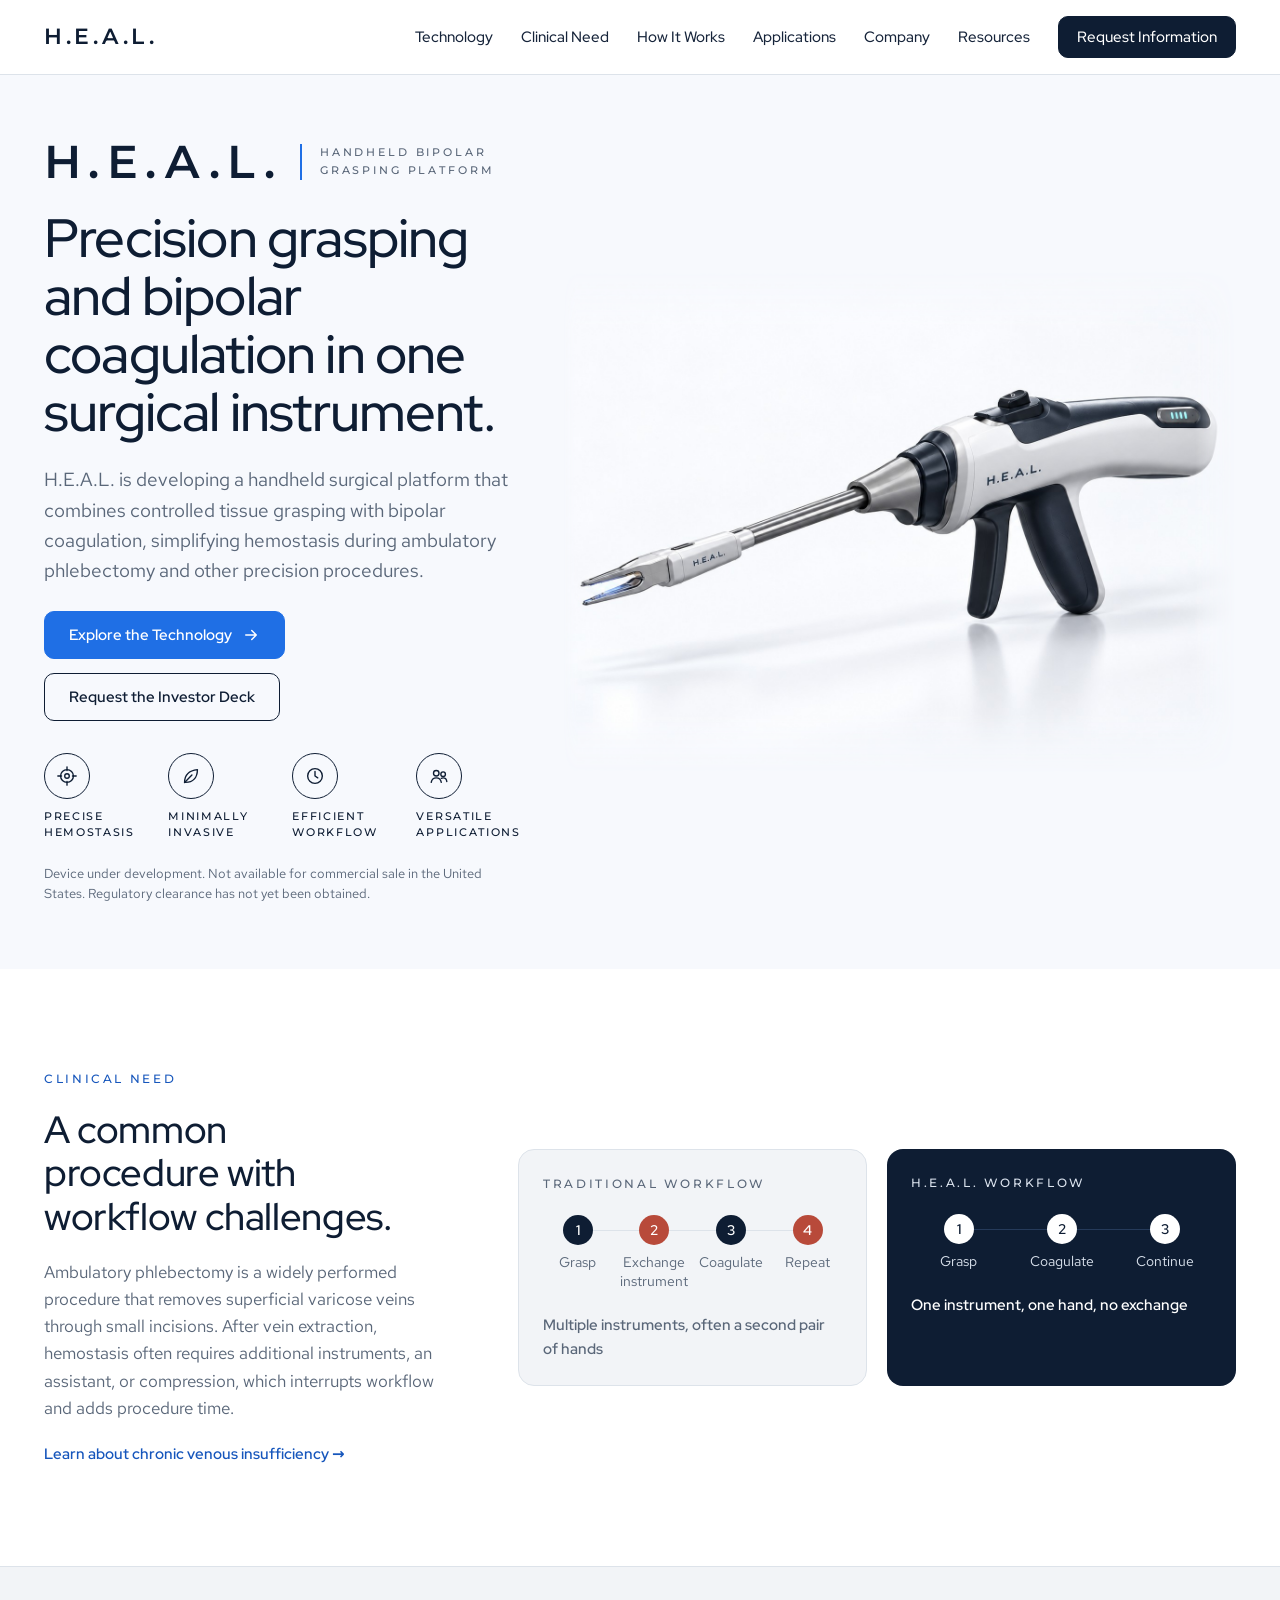
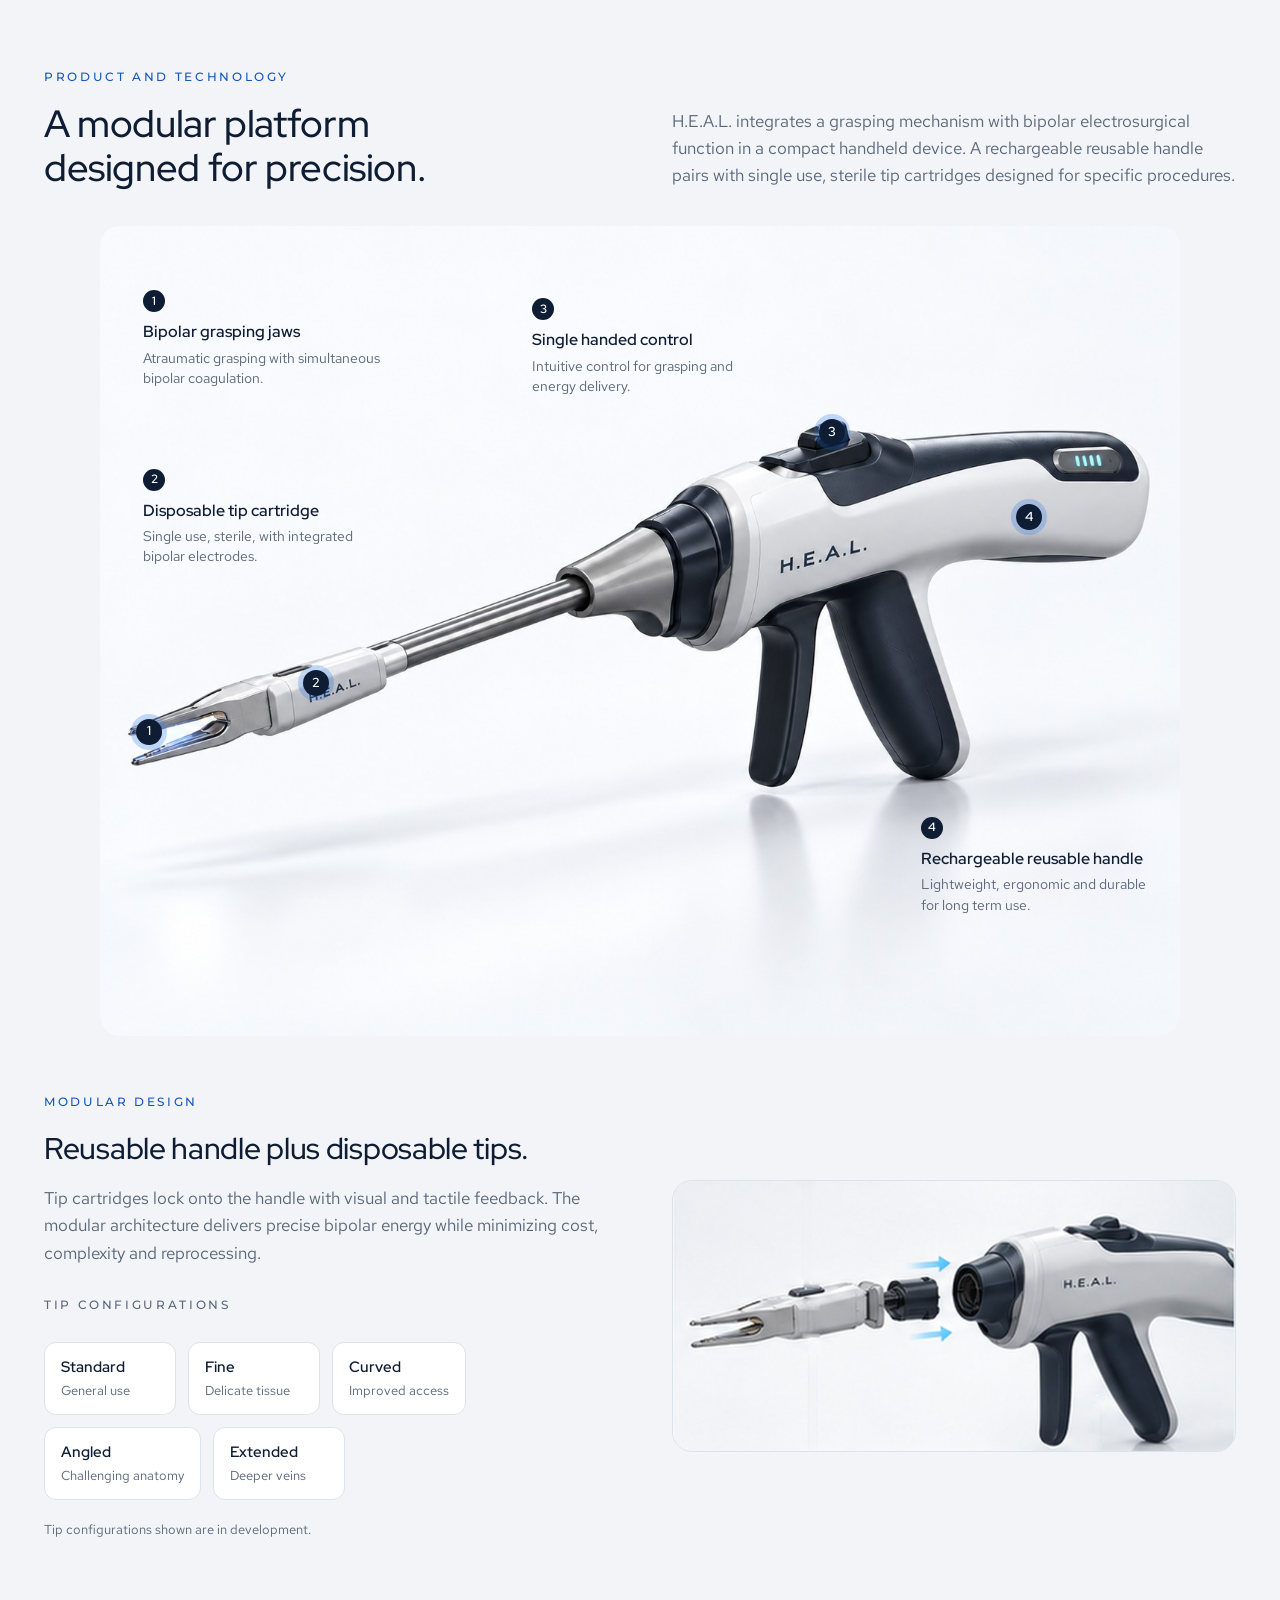
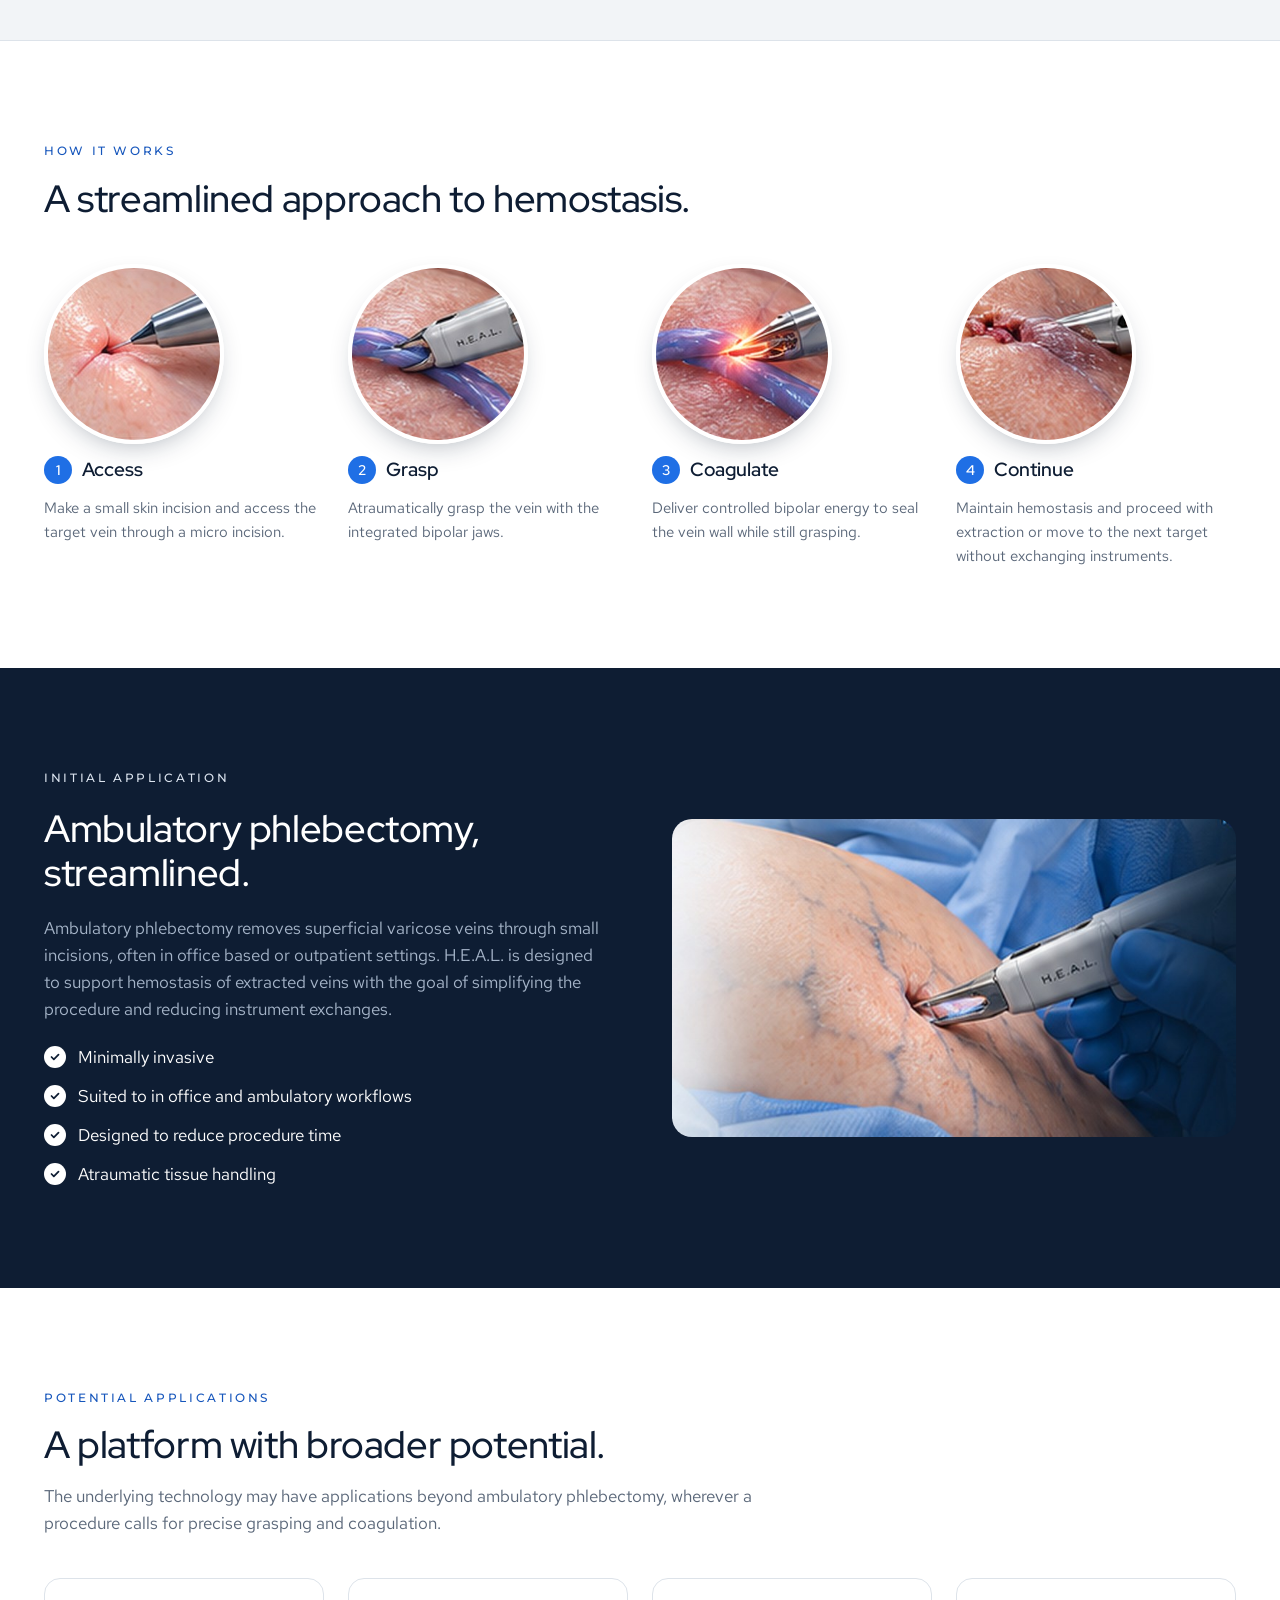
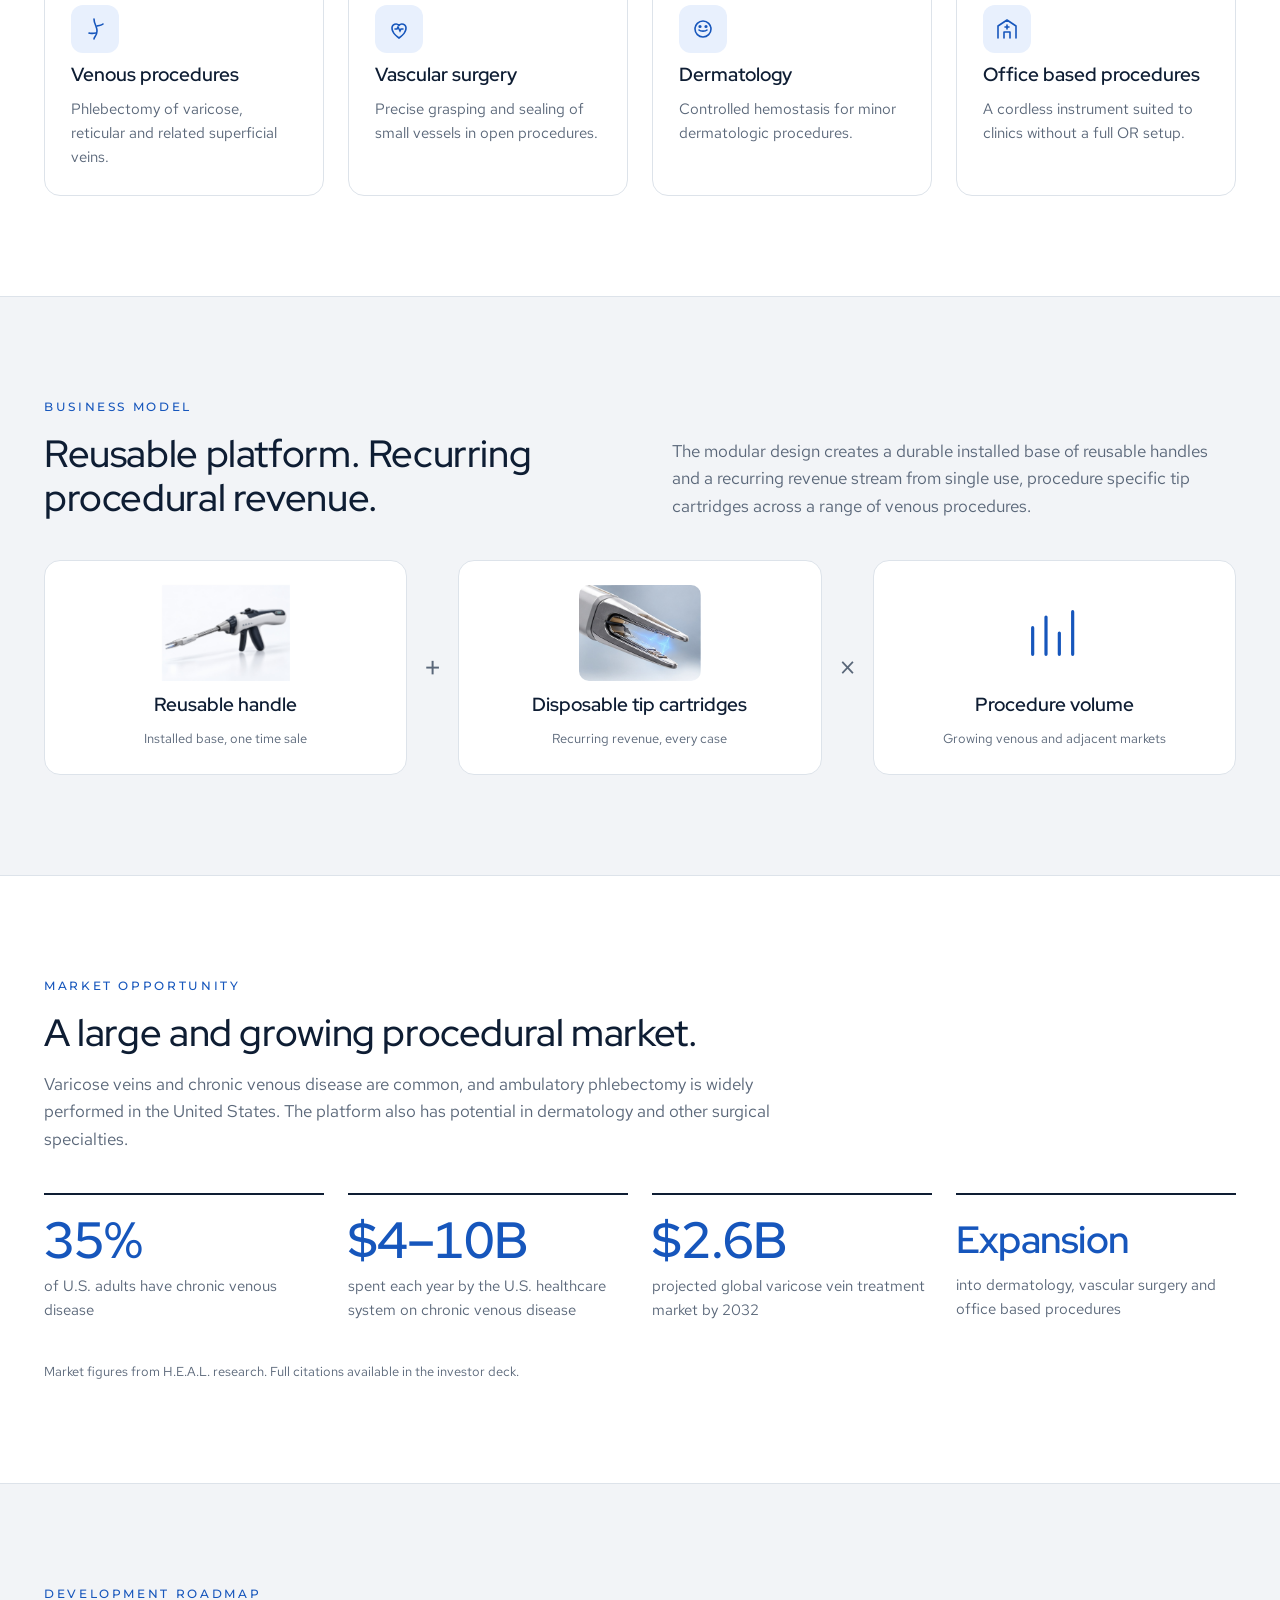
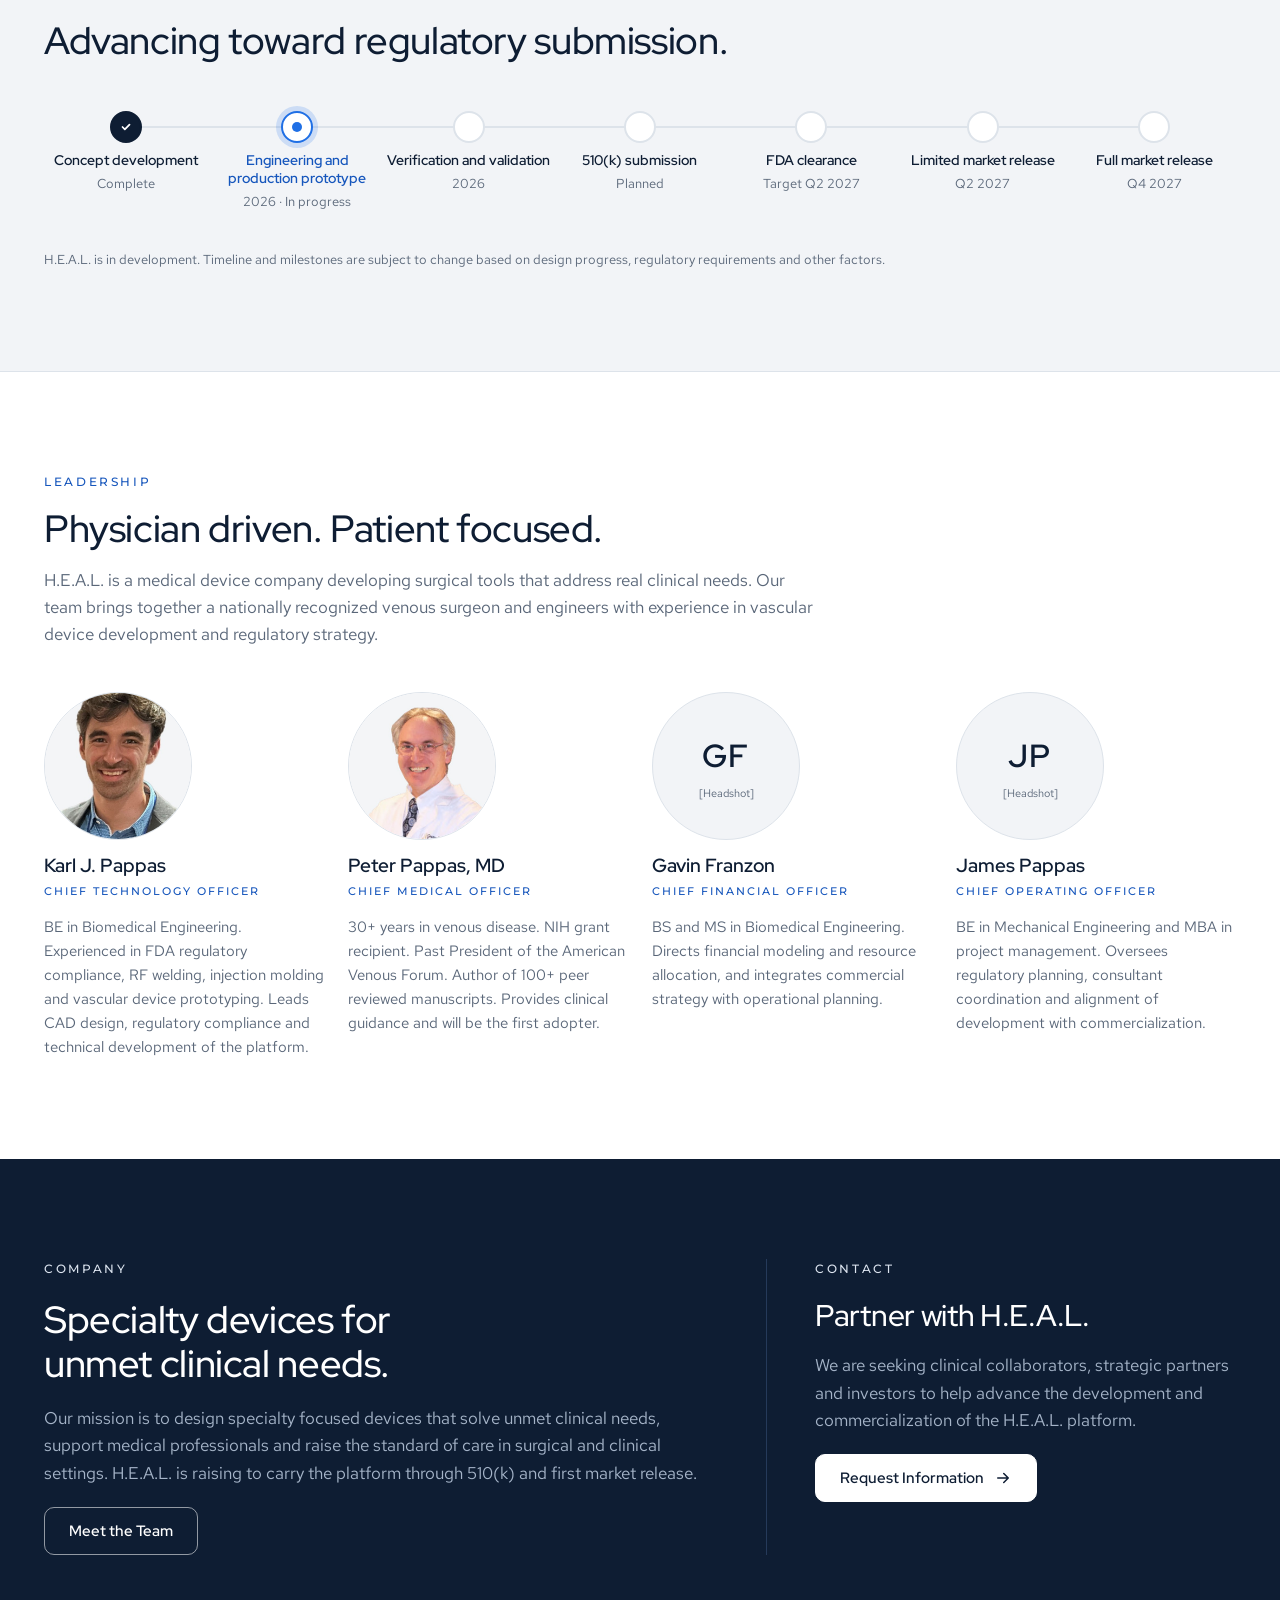
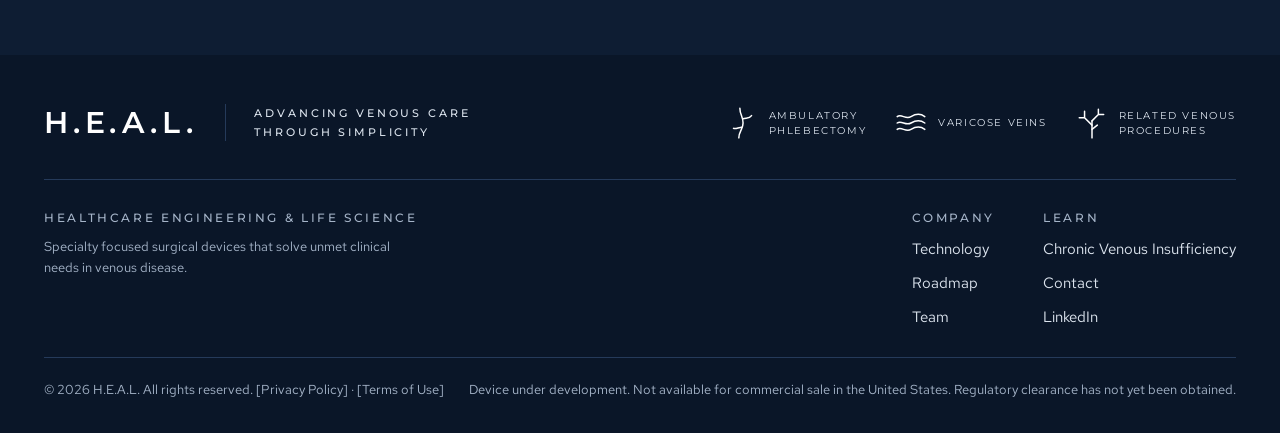
==== commit 1a87f271: "Light hero with device on the page, animated logo intro, no blue on blue Intro: H, E, A, L rise in o" ====
--- a/index.html
+++ b/index.html
@@ -2,6 +2,7 @@
 <html lang="en">
 <head>
 <meta charset="utf-8">
+<script>try{if(sessionStorage.getItem("healIntro"))document.documentElement.classList.add("no-intro");else sessionStorage.setItem("healIntro","1");}catch(e){}</script>
 <meta name="viewport" content="width=device-width, initial-scale=1">
 <title>H.E.A.L. | Handheld Bipolar Grasping Platform</title>
 <meta name="description" content="H.E.A.L. is building a cordless, single handed bipolar grasping platform for precision hemostasis in phlebectomy. Investor and clinical partner information.">
@@ -38,26 +39,37 @@
 </header>
 <main>
 
+<!-- INTRO -->
+<div class="intro" id="intro" aria-hidden="true">
+  <div class="intro-mark">
+    <div class="intro-letters"><span>H.</span><span>E.</span><span>A.</span><span>L.</span></div>
+    <div class="intro-rule"></div>
+    <div class="intro-slogan"><span>Handheld Bipolar Grasping Platform</span></div>
+    <p class="intro-tag">Advancing venous care through simplicity</p>
+  </div>
+</div>
+<script>(function(){var i=document.getElementById('intro');if(i)i.addEventListener('click',function(){i.style.display='none';document.documentElement.classList.add('no-intro');});})();</script>
+
 <!-- HERO -->
 <section class="hero-dark">
   <div class="wrap hero-dark-grid">
     <div class="stack min0" style="gap:24px">
-      <p class="eyebrow" style="color:#7FB0FF">Handheld bipolar grasping platform</p>
-      <h1>Precision grasping and bipolar coagulation in one surgical instrument.</h1>
-      <p class="lede">H.E.A.L. is developing a handheld surgical platform that combines controlled tissue grasping with bipolar coagulation, simplifying hemostasis during ambulatory phlebectomy and other precision procedures.</p>
-      <div class="hero-cta">
-        <a href="#technology" class="btn btn-blue">Explore the Technology <svg width="18" height="18" viewBox="0 0 24 24" fill="none" stroke="currentColor" stroke-width="2" stroke-linecap="round" stroke-linejoin="round" aria-hidden="true"><path d="M5 12h14M13 6l6 6-6 6"/></svg></a>
-        <a href="contact.html" class="btn btn-ghost-light">Request the Investor Deck</a>
-      </div>
-      <div class="hero-icons">
+      <div class="hero-lockup rise"><span class="wordmark">H.E.A.L.</span><span class="sl">Handheld bipolar<br>grasping platform</span></div>
+      <h1 class="rise d1">Precision grasping and bipolar coagulation in one surgical instrument.</h1>
+      <p class="lede rise d2">H.E.A.L. is developing a handheld surgical platform that combines controlled tissue grasping with bipolar coagulation, simplifying hemostasis during ambulatory phlebectomy and other precision procedures.</p>
+      <div class="hero-cta rise d3">
+        <a href="#technology" class="btn btn-solid">Explore the Technology <svg width="18" height="18" viewBox="0 0 24 24" fill="none" stroke="currentColor" stroke-width="2" stroke-linecap="round" stroke-linejoin="round" aria-hidden="true"><path d="M5 12h14M13 6l6 6-6 6"/></svg></a>
+        <a href="contact.html" class="btn">Request the Investor Deck</a>
+      </div>
+      <div class="hero-icons rise d4">
         <div class="hero-icon"><span class="ico"><svg width="22" height="22" viewBox="0 0 24 24" fill="none" stroke="currentColor" stroke-width="1.5" stroke-linecap="round" aria-hidden="true"><circle cx="12" cy="12" r="7"/><circle cx="12" cy="12" r="2.5"/><path d="M12 2v4M12 18v4M2 12h4M18 12h4"/></svg></span><p>Precise<br>hemostasis</p></div>
         <div class="hero-icon"><span class="ico"><svg width="22" height="22" viewBox="0 0 24 24" fill="none" stroke="currentColor" stroke-width="1.5" stroke-linecap="round" stroke-linejoin="round" aria-hidden="true"><path d="M5 19c0-8 5-13 14-14 0 9-5 14-13 14"/><path d="M5 19l8-8"/></svg></span><p>Minimally<br>invasive</p></div>
         <div class="hero-icon"><span class="ico"><svg width="22" height="22" viewBox="0 0 24 24" fill="none" stroke="currentColor" stroke-width="1.5" stroke-linecap="round" aria-hidden="true"><circle cx="12" cy="12" r="8"/><path d="M12 7v5l3 2"/></svg></span><p>Efficient<br>workflow</p></div>
         <div class="hero-icon"><span class="ico"><svg width="22" height="22" viewBox="0 0 24 24" fill="none" stroke="currentColor" stroke-width="1.5" stroke-linecap="round" aria-hidden="true"><circle cx="9" cy="9" r="3"/><circle cx="16.5" cy="10" r="2.5"/><path d="M3.5 19c.5-3.2 2.8-5 5.5-5s5 1.8 5.5 5"/><path d="M14.5 14.6c.6-.4 1.3-.6 2-.6 2.3 0 3.8 1.6 4 4"/></svg></span><p>Versatile<br>applications</p></div>
       </div>
-      <p class="reg-note">Device under development. Not available for commercial sale in the United States. Regulatory clearance has not yet been obtained.</p>
-    </div>
-    <div class="stage min0">
+      <p class="reg-note rise d5">Device under development. Not available for commercial sale in the United States. Regulatory clearance has not yet been obtained.</p>
+    </div>
+    <div class="stage min0 rise d2">
       <img src="assets/device-render.jpg" width="1448" height="1086" alt="The complete H.E.A.L. device: bipolar grasping jaws on a disposable tip cartridge, a slim shaft, and a white and graphite reusable pistol grip handle with an energy button and battery indicator.">
     </div>
   </div>
--- a/assets/site.css
+++ b/assets/site.css
@@ -57,16 +57,17 @@
 .btn svg{flex:none}
 
 /* Nav */
-.site-header{position:sticky;top:0;z-index:20;background:rgba(14,29,51,.96);backdrop-filter:blur(12px);-webkit-backdrop-filter:blur(12px);border-bottom:1px solid var(--navy-line)}
+.site-header{position:sticky;top:0;z-index:20;background:rgba(255,255,255,.94);backdrop-filter:blur(12px);-webkit-backdrop-filter:blur(12px);border-bottom:1px solid var(--line)}
 .site-header .wrap{display:flex;align-items:center;justify-content:space-between;gap:24px;min-height:74px;flex-wrap:wrap}
 .brand{display:flex;flex-direction:column;gap:2px;text-decoration:none}
-.brand .wordmark{font-size:22px;color:#fff}
-.brand .sub{font-family:var(--wordmark);font-size:9px;letter-spacing:.26em;text-transform:uppercase;color:var(--navy-muted)}
+.brand .wordmark{font-size:22px;color:var(--navy)}
+.brand .sub{display:none;font-family:var(--wordmark);font-size:9px;letter-spacing:.26em;text-transform:uppercase;color:var(--muted)}
 .nav-links{display:flex;align-items:center;gap:28px}
-.nav-links a{font-family:var(--display);font-weight:500;font-size:15px;color:#DCE4EF;text-decoration:none}
-.nav-links a:hover,.nav-links a[aria-current="page"]{color:#fff}
-.nav-links a.btn{color:#fff;min-height:42px;padding:0 18px}
-.menu-btn{display:none;min-height:44px;min-width:44px;align-items:center;justify-content:center;background:transparent;border:1.5px solid var(--navy-line);border-radius:10px;cursor:pointer;color:#fff}
+.nav-links a{font-family:var(--display);font-weight:500;font-size:15px;color:var(--ink);text-decoration:none}
+.nav-links a:hover,.nav-links a[aria-current="page"]{color:var(--blue-deep)}
+.nav-links a.btn{color:#fff;min-height:42px;padding:0 18px;background:var(--navy);border-color:var(--navy)}
+.nav-links a.btn:hover{background:var(--blue-deep);border-color:var(--blue-deep);color:#fff}
+.menu-btn{display:none;min-height:44px;min-width:44px;align-items:center;justify-content:center;background:transparent;border:1.5px solid var(--line);border-radius:10px;cursor:pointer;color:var(--navy)}
 @media (max-width:1000px){
   .menu-btn{display:inline-flex}
   .nav-links{display:none;width:100%;flex-direction:column;align-items:flex-start;gap:18px;padding-block:6px 22px}
@@ -80,7 +81,9 @@
 .bg-navy .h-section,.bg-navy .h-card,.bg-navy .h-display{color:#fff}
 .bg-navy .body,.bg-navy .lede,.bg-navy .footnote{color:var(--navy-muted)}
 .bg-navy .eyebrow{color:var(--navy-muted)}
-.bg-navy .eyebrow.accent{color:#7FB0FF}
+.bg-navy .eyebrow.accent{color:#DCE4EF}
+.bg-navy .btn-blue{background:#fff;border-color:#fff;color:var(--navy)}
+.bg-navy .btn-blue:hover{background:#DCE4EF;border-color:#DCE4EF;color:var(--navy)}
 .border-y{border-block:1px solid var(--line)}
 .stack{display:flex;flex-direction:column;gap:20px}
 .stack-sm{display:flex;flex-direction:column;gap:10px}
@@ -93,21 +96,51 @@
 @media (max-width:620px){.grid-3,.grid-4{grid-template-columns:minmax(0,1fr)}}
 .card{background:var(--paper);border:1px solid var(--line);border-radius:16px;padding:32px}
 
-/* Hero (dark) */
-.hero-dark{background:radial-gradient(120% 90% at 85% 30%,#1C3A66 0%,var(--navy) 60%);color:#fff;padding-block:clamp(48px,6vw,84px)}
-.hero-dark-grid{display:grid;grid-template-columns:minmax(0,5fr) minmax(0,6fr);gap:clamp(32px,4vw,56px);align-items:center}
-.hero-dark h1{font-family:var(--display);font-weight:500;font-size:clamp(36px,4.4vw,56px);line-height:1.08;letter-spacing:-.015em;color:#fff;text-wrap:balance}
-.hero-dark .lede{color:#C5D1E1}
+/* Hero (light, device sits on the page) */
+.hero-dark{background:#F7F9FD;color:var(--ink);padding-block:clamp(40px,5vw,72px);overflow:hidden}
+.hero-dark-grid{display:grid;grid-template-columns:minmax(0,5fr) minmax(0,7fr);gap:clamp(24px,3vw,40px);align-items:center}
+.hero-dark h1{font-family:var(--display);font-weight:500;font-size:clamp(36px,4.2vw,54px);line-height:1.08;letter-spacing:-.015em;color:var(--navy);text-wrap:balance}
+.hero-dark .lede{color:var(--muted)}
 .hero-cta{display:flex;gap:14px;flex-wrap:wrap}
-.reg-note{font-size:13px;line-height:1.55;color:var(--navy-muted);max-width:52ch}
-.stage{background:linear-gradient(180deg,#F7F8FA 0%,#E9EDF2 100%);border-radius:20px;overflow:hidden;box-shadow:0 30px 60px -30px rgba(0,0,0,.6);max-width:100%}
-.stage img{width:100%;height:auto;aspect-ratio:1448/1086;object-fit:contain}
+.reg-note{font-size:13px;line-height:1.55;color:var(--muted);max-width:52ch}
+.hero-lockup{display:flex;align-items:center;gap:18px;flex-wrap:wrap}
+.hero-lockup .wordmark{font-size:clamp(34px,3.6vw,46px);font-weight:600;letter-spacing:.16em;line-height:1}
+.hero-lockup .sl{font-family:var(--wordmark);font-weight:500;font-size:11px;letter-spacing:.26em;text-transform:uppercase;color:var(--muted);line-height:1.6;padding-left:18px;border-left:2px solid var(--blue)}
+.stage{max-width:100%;margin-inline-end:calc((100vw - min(1240px,100vw)) / -2 - 24px)}
+.stage img{width:100%;height:auto;aspect-ratio:1448/1086;object-fit:contain;-webkit-mask-image:linear-gradient(to right,transparent 0,#000 2%,#000 94%,transparent 100%),linear-gradient(to bottom,transparent 0,#000 12%,#000 88%,transparent 100%);-webkit-mask-composite:source-in;mask-image:linear-gradient(to right,transparent 0,#000 2%,#000 94%,transparent 100%),linear-gradient(to bottom,transparent 0,#000 12%,#000 88%,transparent 100%);mask-composite:intersect}
 .hero-icons{display:grid;grid-template-columns:repeat(4,minmax(0,1fr));gap:16px;margin-top:8px}
 .hero-icon{display:flex;flex-direction:column;gap:10px}
-.hero-icon .ico{width:46px;height:46px;border-radius:50%;border:1.5px solid rgba(255,255,255,.7);display:flex;align-items:center;justify-content:center;color:#fff}
-.hero-icon p{font-family:var(--wordmark);font-weight:500;font-size:10.5px;letter-spacing:.16em;text-transform:uppercase;color:#DCE4EF;line-height:1.5}
-@media (max-width:980px){.hero-dark-grid{grid-template-columns:minmax(0,1fr)}}
+.hero-icon .ico{width:46px;height:46px;border-radius:50%;border:1.5px solid var(--navy);display:flex;align-items:center;justify-content:center;color:var(--navy)}
+.hero-icon p{font-family:var(--wordmark);font-weight:500;font-size:10.5px;letter-spacing:.16em;text-transform:uppercase;color:var(--navy);line-height:1.5}
+@media (max-width:980px){.hero-dark-grid{grid-template-columns:minmax(0,1fr)}.stage{margin-inline:-24px}}
 @media (max-width:480px){.hero-icons{grid-template-columns:repeat(2,minmax(0,1fr))}}
+
+/* Hero content rises in after the intro */
+.rise{animation:rise .8s cubic-bezier(.2,.7,.2,1) var(--d,0s) both}
+.rise.d1{--d:.08s}.rise.d2{--d:.16s}.rise.d3{--d:.24s}.rise.d4{--d:.32s}.rise.d5{--d:.4s}
+html:not(.no-intro) .rise{animation-delay:calc(3s + var(--d,0s))}
+@keyframes rise{from{opacity:0;transform:translateY(18px)}to{opacity:1;transform:none}}
+
+/* Intro: letters, then slogan */
+.intro{position:fixed;inset:0;z-index:100;background:#F7F9FD;display:flex;align-items:center;justify-content:center;padding-inline:24px;animation:introOut .7s ease 2.7s forwards;cursor:pointer}
+.no-intro .intro{display:none}
+.intro-mark{display:flex;flex-direction:column;align-items:center;gap:22px;text-align:center}
+.intro-letters{display:flex;font-family:var(--wordmark);font-weight:600;font-size:clamp(52px,11vw,128px);letter-spacing:.14em;line-height:1;color:var(--navy);margin-right:-.14em}
+.intro-letters span{display:inline-block;opacity:0;transform:translateY(36px);animation:letterIn .65s cubic-bezier(.2,.7,.2,1) forwards}
+.intro-letters span:nth-child(1){animation-delay:.15s}
+.intro-letters span:nth-child(2){animation-delay:.3s}
+.intro-letters span:nth-child(3){animation-delay:.45s}
+.intro-letters span:nth-child(4){animation-delay:.6s}
+.intro-rule{height:2px;width:0;background:var(--blue);animation:ruleGrow .6s ease 1.1s forwards}
+.intro-slogan{overflow:hidden;padding-block:2px}
+.intro-slogan span{display:inline-block;font-family:var(--wordmark);font-weight:500;font-size:clamp(11px,1.6vw,16px);letter-spacing:.3em;text-transform:uppercase;color:var(--navy);transform:translateX(-110%);animation:slideIn .9s cubic-bezier(.2,.7,.2,1) 1.35s forwards}
+.intro-tag{font-family:var(--body);font-size:clamp(13px,1.4vw,15px);color:var(--muted);opacity:0;animation:fadeIn .6s ease 1.9s forwards}
+@keyframes letterIn{to{opacity:1;transform:none}}
+@keyframes ruleGrow{to{width:min(220px,50vw)}}
+@keyframes slideIn{to{transform:none}}
+@keyframes fadeIn{to{opacity:1}}
+@keyframes introOut{to{opacity:0;visibility:hidden}}
+@media (prefers-reduced-motion:reduce){.intro{display:none}.rise{animation:none}}
 
 /* Light hero for inner pages */
 .hero{background:linear-gradient(180deg,#FFFFFF 0%,var(--ground) 100%)}
@@ -116,7 +149,7 @@
 .flow{border-radius:16px;padding:24px;display:flex;flex-direction:column;gap:22px}
 .flow-old{background:var(--ground);border:1px solid var(--line)}
 .flow-new{background:var(--navy);color:#fff}
-.flow-new .eyebrow{color:#7FB0FF}
+.flow-new .eyebrow{color:#DCE4EF}
 .steps-line{display:grid;gap:8px;position:relative}
 .steps-line::before{content:"";position:absolute;left:12%;right:12%;top:15px;height:1.5px;background:var(--line)}
 .flow-new .steps-line::before{background:var(--navy-line)}
@@ -128,7 +161,7 @@
 .steps-line .st.extra .n{background:#B84A3A}
 .flow-tally{font-family:var(--display);font-weight:600;font-size:15px}
 .flow-old .flow-tally{color:var(--muted)}
-.flow-new .flow-tally{color:#7FB0FF}
+.flow-new .flow-tally{color:#fff}
 
 /* Device anatomy */
 .anatomy{position:relative;margin:36px auto 0;max-width:1080px;border-radius:20px;overflow:hidden;background:linear-gradient(180deg,#F7F8FA 0%,#E9EDF2 100%)}
@@ -159,7 +192,9 @@
 /* Checklist */
 .checks{list-style:none;padding:0;display:flex;flex-direction:column;gap:12px}
 .checks li{display:flex;gap:12px;align-items:flex-start;color:var(--ink)}
-.checks li::before{content:"";flex:none;width:22px;height:22px;margin-top:2px;border-radius:50%;background:var(--blue) url("data:image/svg+xml,%3Csvg xmlns='http://www.w3.org/2000/svg' viewBox='0 0 24 24' fill='none' stroke='white' stroke-width='3' stroke-linecap='round' stroke-linejoin='round'%3E%3Cpath d='M6 12l4 4 8-8'/%3E%3C/svg%3E") center/14px no-repeat}
+.checks li::before{content:"";flex:none;width:22px;height:22px;margin-top:2px;border-radius:50%;background:var(--blue-deep) url("data:image/svg+xml,%3Csvg xmlns='http://www.w3.org/2000/svg' viewBox='0 0 24 24' fill='none' stroke='white' stroke-width='3' stroke-linecap='round' stroke-linejoin='round'%3E%3Cpath d='M6 12l4 4 8-8'/%3E%3C/svg%3E") center/14px no-repeat}
+
+.bg-navy .checks li::before{background:#fff url("data:image/svg+xml,%3Csvg xmlns='http://www.w3.org/2000/svg' viewBox='0 0 24 24' fill='none' stroke='%230E1D33' stroke-width='3' stroke-linecap='round' stroke-linejoin='round'%3E%3Cpath d='M6 12l4 4 8-8'/%3E%3C/svg%3E") center/14px no-repeat}
 
 /* Feature panels */
 .panel{display:flex;flex-direction:column;background:var(--paper);border:1px solid var(--line);border-radius:16px;overflow:hidden}
@@ -226,7 +261,7 @@
 .footer-cols{display:flex;justify-content:space-between;gap:32px;flex-wrap:wrap;padding-block:28px}
 .footer-cols .col{display:flex;flex-direction:column;gap:10px}
 .footer-cols a{color:#DCE4EE;text-decoration:none;font-size:15px}
-.footer-cols a:hover{color:#7FB0FF}
+.footer-cols a:hover{color:#fff;text-decoration:underline}
 .footer-cols .eyebrow{color:var(--navy-muted)}
 .footer-cols .footnote{color:var(--navy-muted)}
 .footer-legal{display:flex;justify-content:space-between;gap:16px;flex-wrap:wrap;padding-top:22px;border-top:1px solid var(--navy-line)}
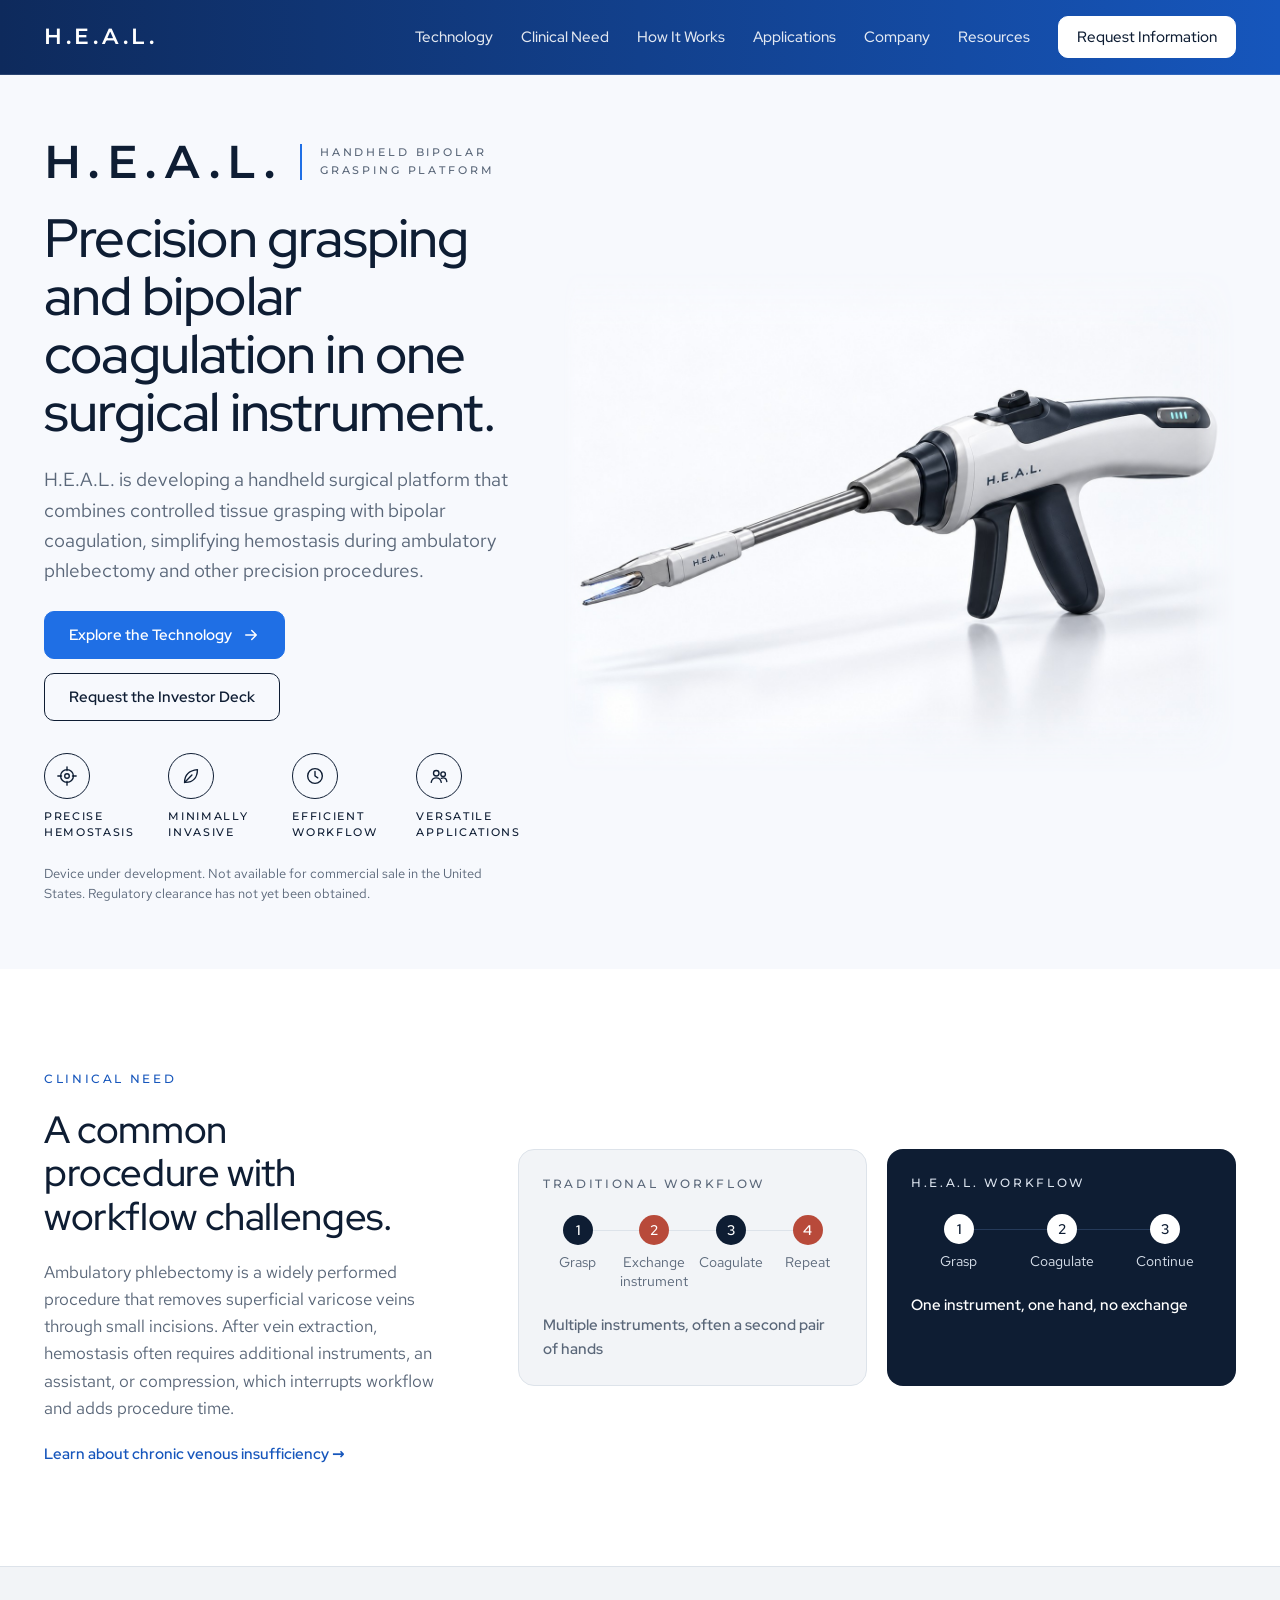
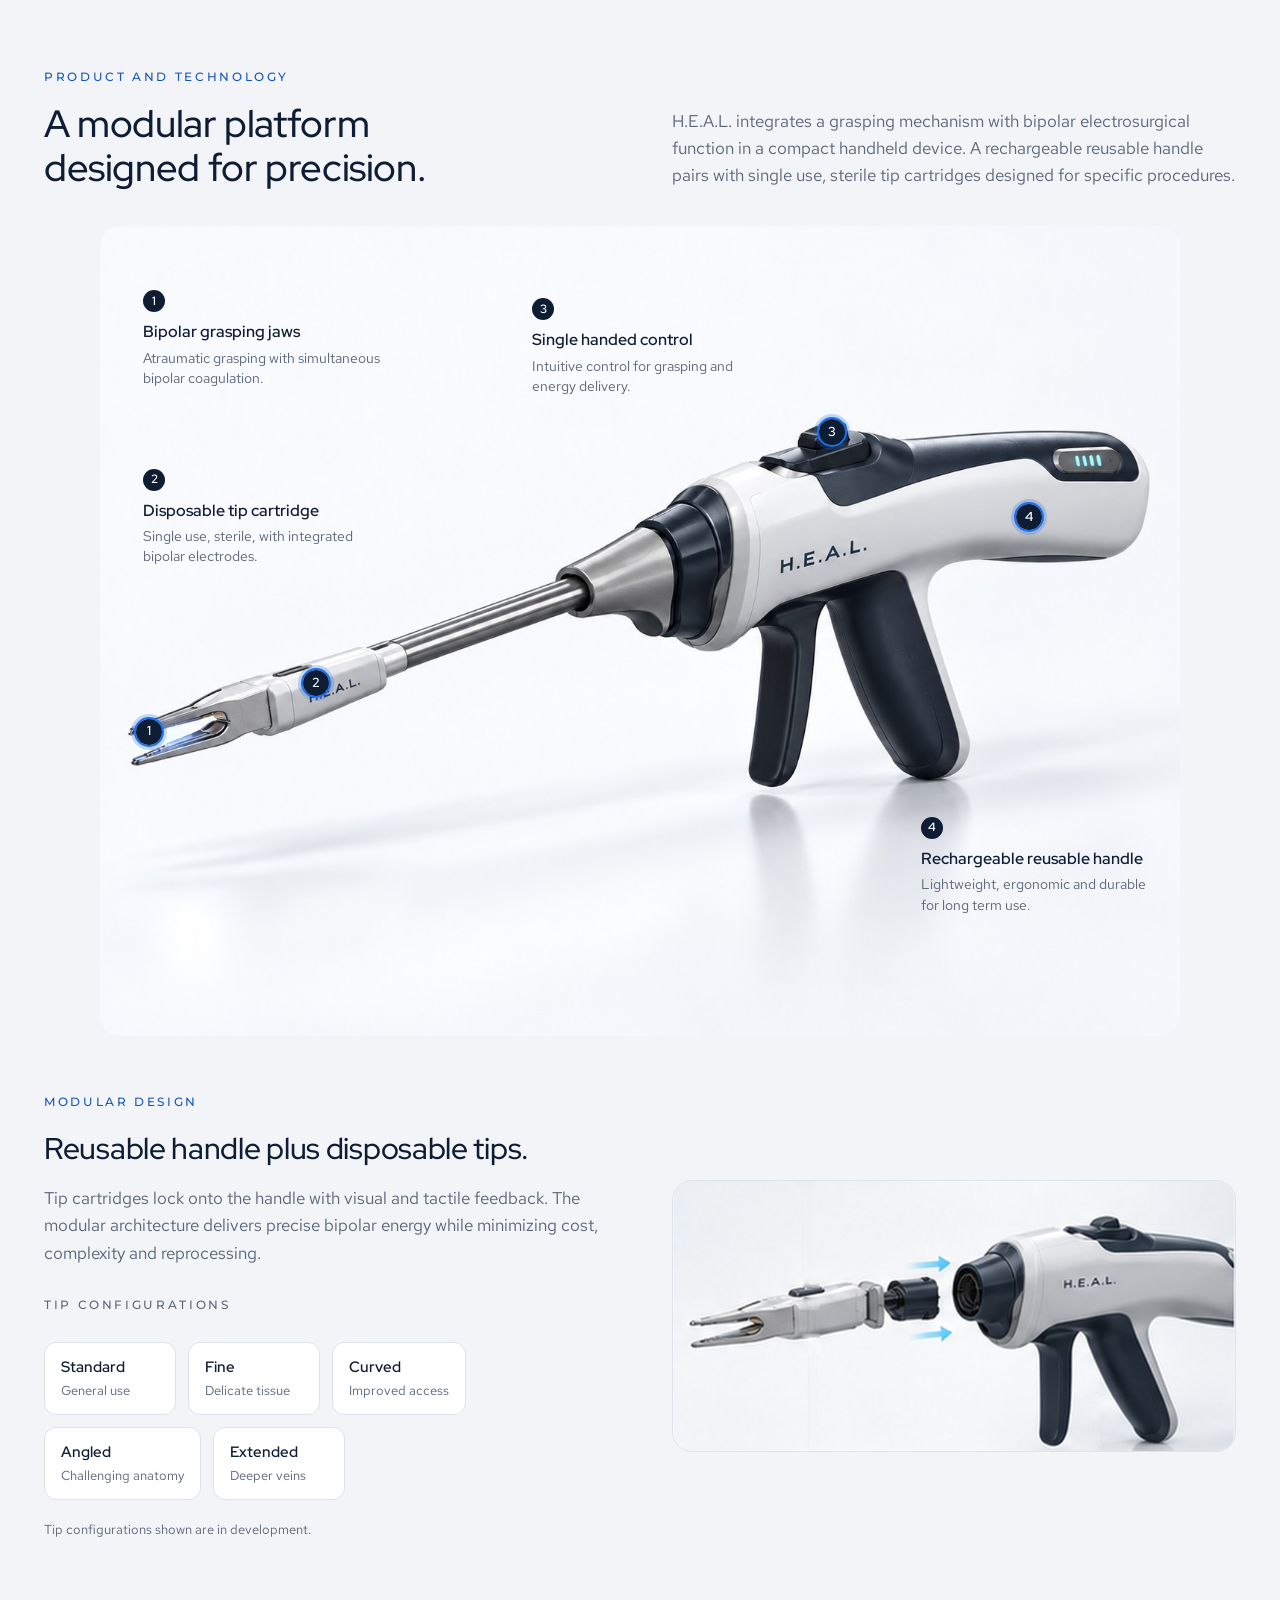
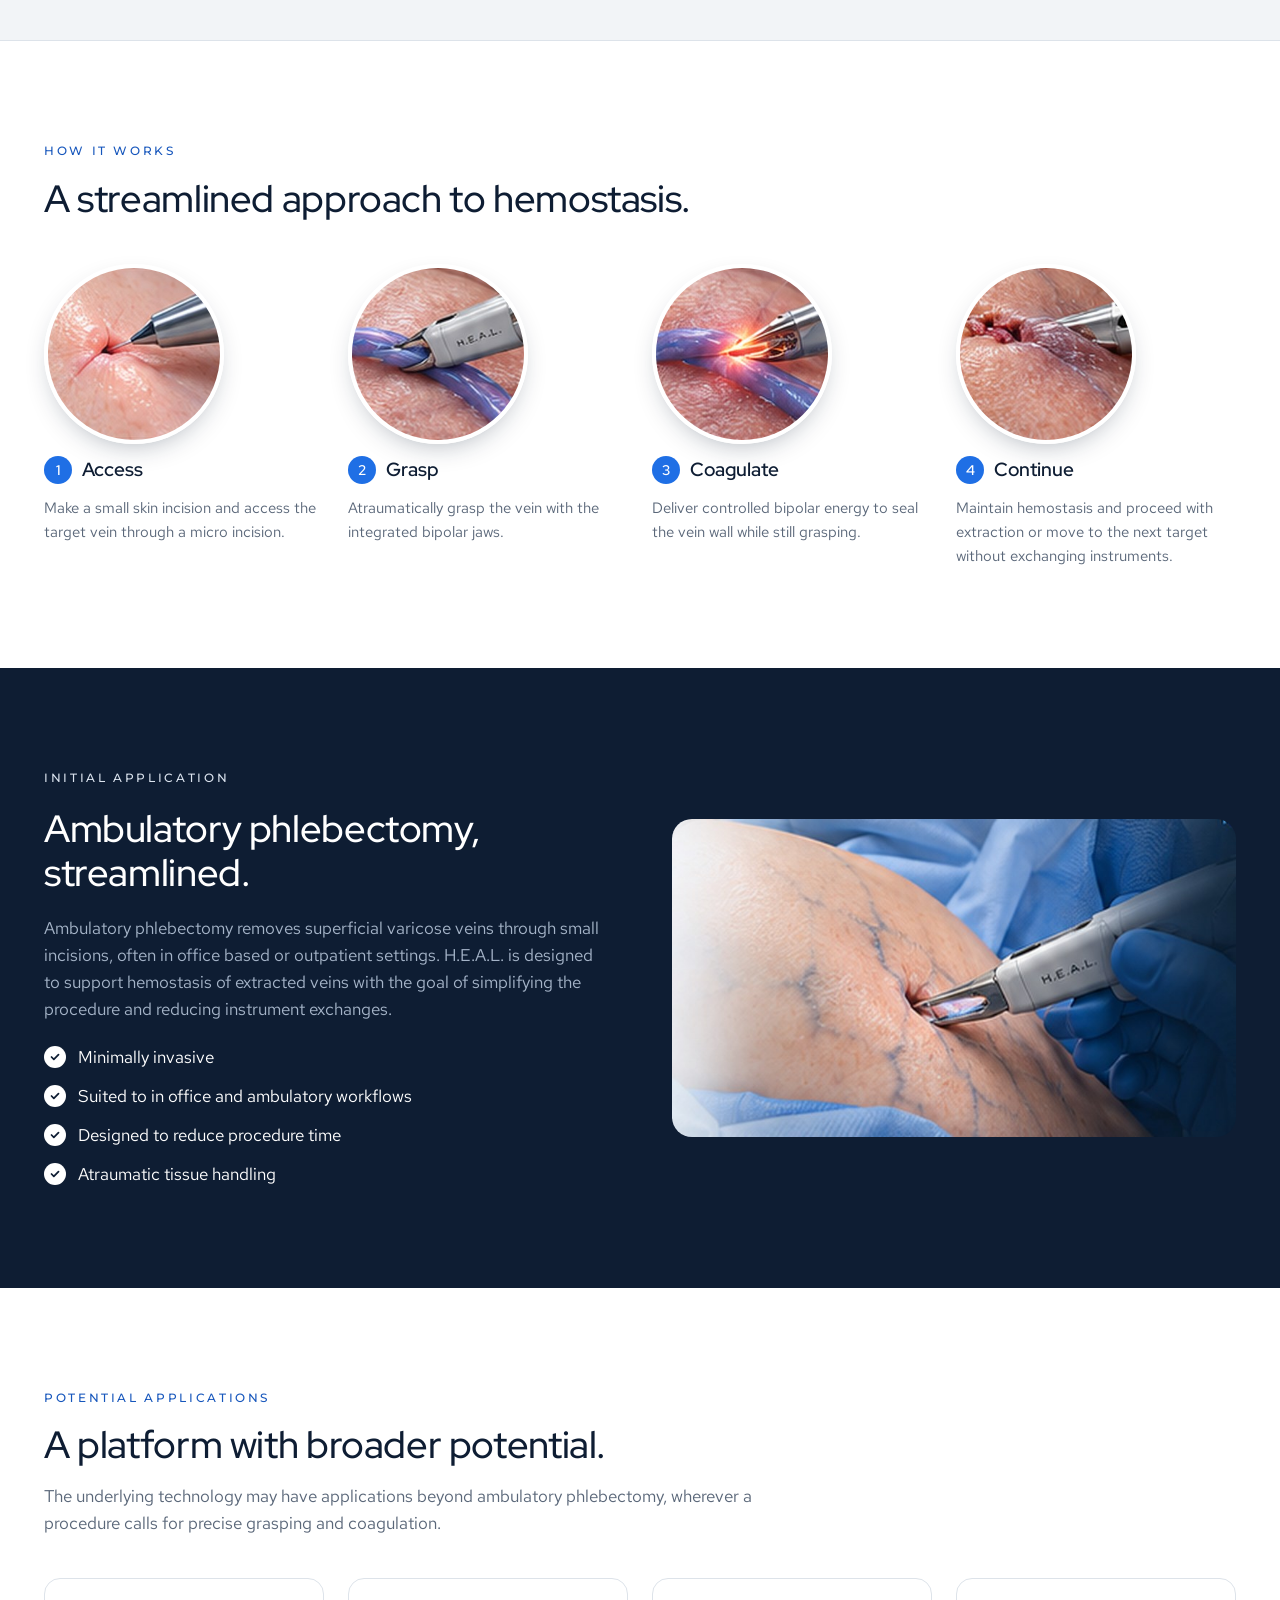
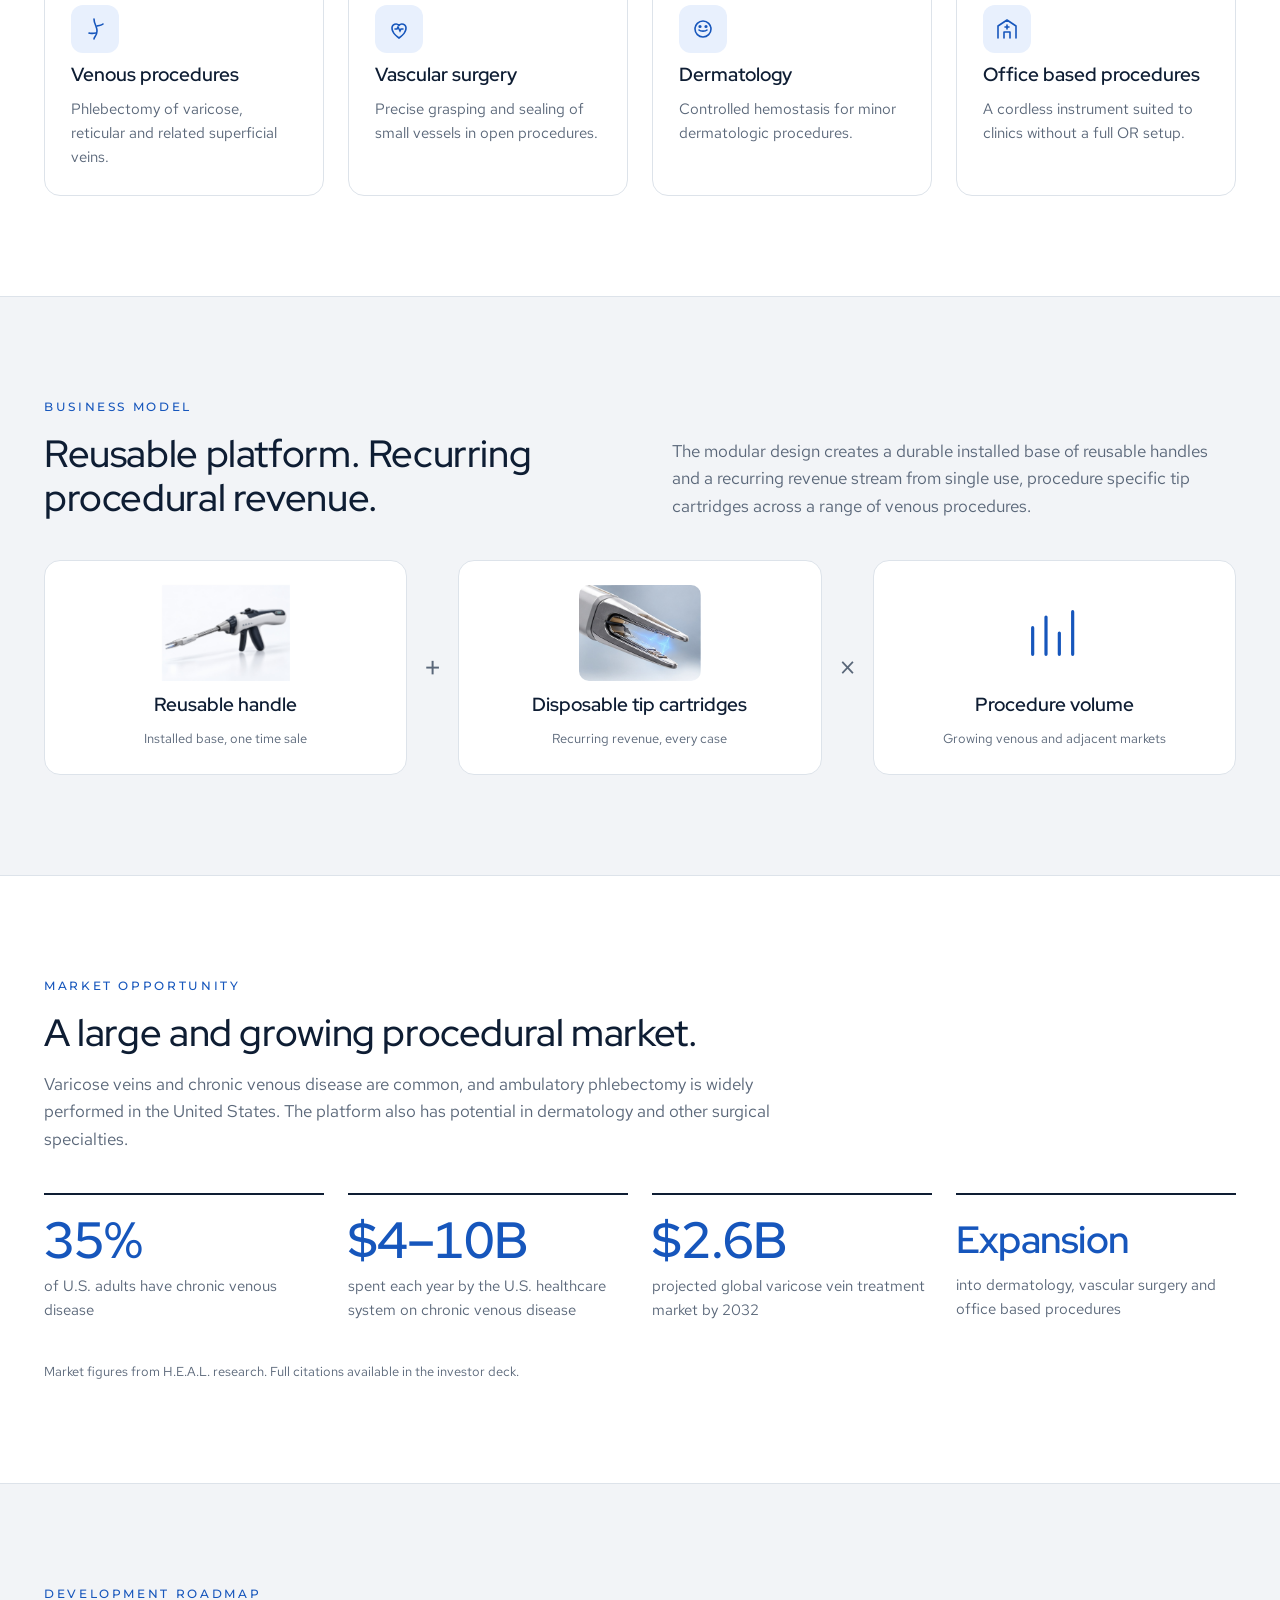
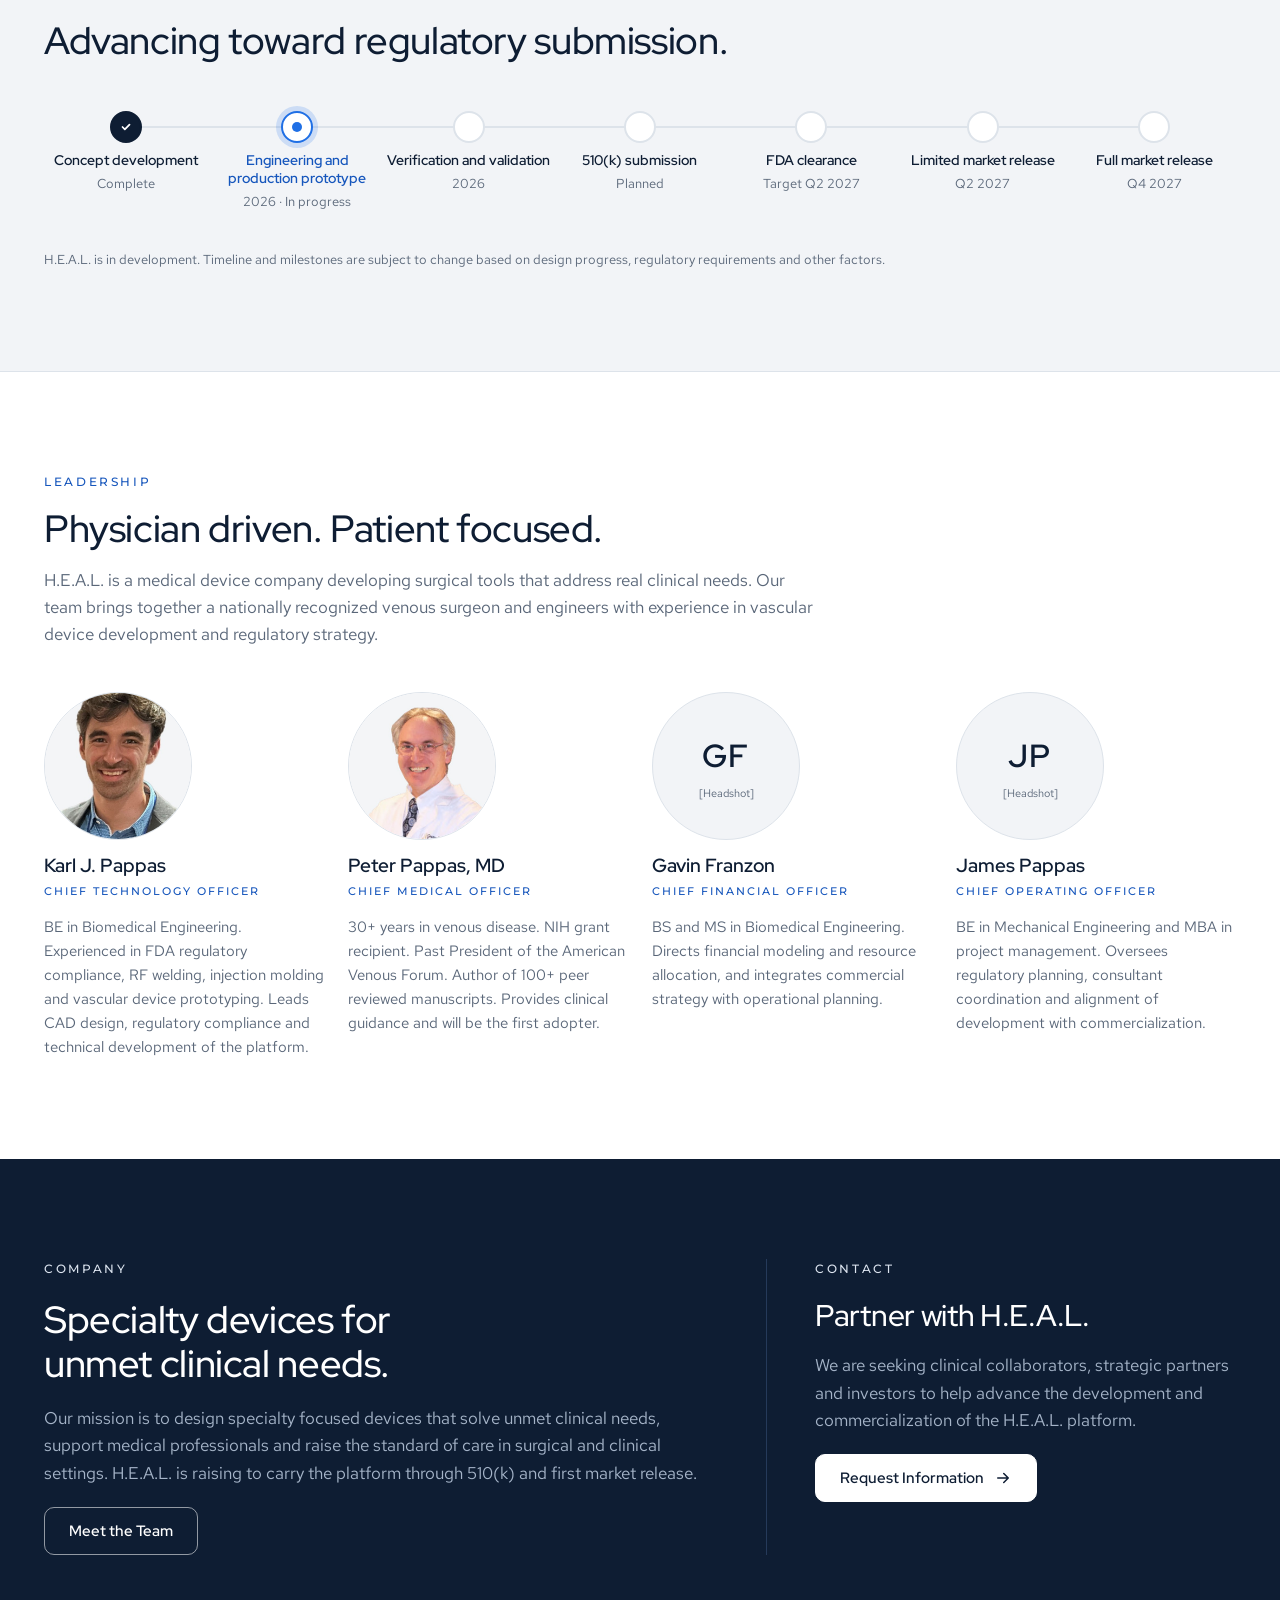
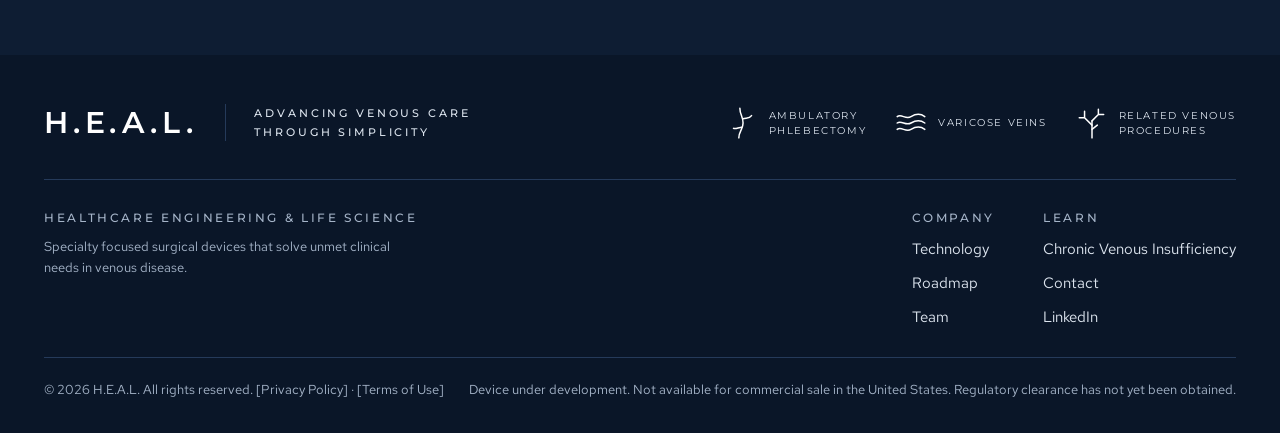
==== commit b0f0f5d4: "Blue top banner, blue intro on every visit, scroll and hover motion Intro: rippling rings, letters r" ====
--- a/index.html
+++ b/index.html
@@ -2,7 +2,7 @@
 <html lang="en">
 <head>
 <meta charset="utf-8">
-<script>try{if(sessionStorage.getItem("healIntro"))document.documentElement.classList.add("no-intro");else sessionStorage.setItem("healIntro","1");}catch(e){}</script>
+<script>document.documentElement.classList.add("js")</script>
 <meta name="viewport" content="width=device-width, initial-scale=1">
 <title>H.E.A.L. | Handheld Bipolar Grasping Platform</title>
 <meta name="description" content="H.E.A.L. is building a cordless, single handed bipolar grasping platform for precision hemostasis in phlebectomy. Investor and clinical partner information.">
@@ -16,7 +16,7 @@
 <link rel="preconnect" href="https://fonts.googleapis.com">
 <link rel="preconnect" href="https://fonts.gstatic.com" crossorigin>
 <link rel="stylesheet" href="https://fonts.googleapis.com/css2?family=Montserrat:wght@500;600&family=Red+Hat+Display:wght@500;600&family=Red+Hat+Text:wght@400;500&display=swap">
-<link rel="stylesheet" href="assets/site.css">
+<link rel="stylesheet" href="assets/heal-v3.css">
 </head>
 <body>
 <header class="site-header">
@@ -41,12 +41,14 @@
 
 <!-- INTRO -->
 <div class="intro" id="intro" aria-hidden="true">
+  <div class="intro-rings"><i></i><i></i><i></i></div>
   <div class="intro-mark">
     <div class="intro-letters"><span>H.</span><span>E.</span><span>A.</span><span>L.</span></div>
     <div class="intro-rule"></div>
     <div class="intro-slogan"><span>Handheld Bipolar Grasping Platform</span></div>
     <p class="intro-tag">Advancing venous care through simplicity</p>
   </div>
+  <p class="intro-skip">Click to skip</p>
 </div>
 <script>(function(){var i=document.getElementById('intro');if(i)i.addEventListener('click',function(){i.style.display='none';document.documentElement.classList.add('no-intro');});})();</script>
 
@@ -240,9 +242,9 @@
       <p class="body">Varicose veins and chronic venous disease are common, and ambulatory phlebectomy is widely performed in the United States. The platform also has potential in dermatology and other surgical specialties.</p>
     </div>
     <div class="grid-4">
-      <div class="stat"><p class="num">35%</p><p class="body small">of U.S. adults have chronic venous disease</p></div>
-      <div class="stat"><p class="num">$4–10B</p><p class="body small">spent each year by the U.S. healthcare system on chronic venous disease</p></div>
-      <div class="stat"><p class="num">$2.6B</p><p class="body small">projected global varicose vein treatment market by 2032</p></div>
+      <div class="stat"><p class="num" data-to="35" data-suffix="%">35%</p><p class="body small">of U.S. adults have chronic venous disease</p></div>
+      <div class="stat"><p class="num" data-to="10" data-prefix="$4–" data-suffix="B">$4–10B</p><p class="body small">spent each year by the U.S. healthcare system on chronic venous disease</p></div>
+      <div class="stat"><p class="num" data-to="2.6" data-dec="1" data-prefix="$" data-suffix="B">$2.6B</p><p class="body small">projected global varicose vein treatment market by 2032</p></div>
       <div class="stat"><p class="num" style="font-size:clamp(28px,3vw,40px);padding-block:6px">Expansion</p><p class="body small">into dermatology, vascular surgery and office based procedures</p></div>
     </div>
     <p class="footnote">Market figures from H.E.A.L. research. Full citations available in the investor deck.</p>
@@ -362,5 +364,6 @@
 <script>
 (function(){var b=document.getElementById('menu-btn'),n=document.getElementById('nav-links');if(!b||!n)return;b.addEventListener('click',function(){var o=n.classList.toggle('open');b.setAttribute('aria-expanded',o?'true':'false');});n.addEventListener('click',function(e){if(e.target.tagName==='A'){n.classList.remove('open');b.setAttribute('aria-expanded','false');}});})();
 </script>
+<script src="assets/heal.js?v=1" defer></script>
 </body>
 </html>
--- a/assets/heal-v3.css
+++ b/assets/heal-v3.css
@@ -0,0 +1,348 @@
+/* H.E.A.L. site styles
+   Direction: medical device product site. Deep navy hero and bands, clean cool-white
+   content sections, one clinical blue accent for actions and step markers.
+   Type: Montserrat (spaced wordmark, small caps labels) · Red Hat Display (headings) · Red Hat Text (body) */
+:root{
+  --navy:#0E1D33;
+  --navy-2:#132A4A;
+  --ink:#16243A;
+  --muted:#5A6779;
+  --blue:#1F6FE5;
+  --blue-deep:#1656BC;
+  --blue-soft:#E8F0FD;
+  --ground:#F2F4F7;
+  --paper:#FFFFFF;
+  --line:#DDE3EA;
+  --navy-line:#253A5A;
+  --navy-muted:#A5B4C8;
+  --wordmark:"Montserrat",system-ui,-apple-system,"Segoe UI",sans-serif;
+  --display:"Red Hat Display",system-ui,-apple-system,"Segoe UI",sans-serif;
+  --body:"Red Hat Text",system-ui,-apple-system,"Segoe UI",sans-serif;
+  color-scheme:light;
+}
+*,*::before,*::after{box-sizing:border-box}
+html{scroll-behavior:smooth;scroll-padding-top:84px}
+@media (prefers-reduced-motion:reduce){html{scroll-behavior:auto}*{transition:none !important}}
+body{margin:0;background:var(--paper);color:var(--ink);font-family:var(--body);font-size:17px;line-height:1.6;-webkit-font-smoothing:antialiased}
+img{max-width:100%;display:block}
+a{color:var(--blue-deep)}a:hover{color:var(--navy)}
+:focus-visible{outline:2px solid var(--blue);outline-offset:3px}
+[hidden]{display:none !important}
+p,h1,h2,h3,ul{margin:0}
+.wrap{max-width:1240px;margin:0 auto;padding-inline:24px;width:100%}
+
+/* Type */
+.wordmark{font-family:var(--wordmark);font-weight:600;letter-spacing:.16em;color:var(--navy)}
+.eyebrow{font-family:var(--wordmark);font-weight:500;font-size:12px;letter-spacing:.22em;text-transform:uppercase;color:var(--muted)}
+.eyebrow.accent{color:var(--blue-deep)}
+.h-display{font-family:var(--display);font-weight:500;letter-spacing:-.015em;line-height:1.08;color:var(--navy);text-wrap:balance}
+.h-section{font-family:var(--display);font-weight:500;letter-spacing:-.01em;line-height:1.15;font-size:clamp(28px,3.2vw,38px);color:var(--navy);text-wrap:balance}
+.h-card{font-family:var(--display);font-weight:600;font-size:19px;line-height:1.3;color:var(--navy)}
+.lede{font-size:clamp(17px,1.5vw,19px);line-height:1.6;color:var(--muted);max-width:62ch}
+.body{color:var(--muted)}
+.small{font-size:15px}
+.mono-cap{font-family:var(--wordmark);font-weight:500;font-size:12px;letter-spacing:.24em;text-transform:uppercase;color:var(--muted)}
+.rule{width:56px;height:2px;background:var(--blue);border:0;margin:0}
+.footnote{font-size:13px;color:var(--muted);line-height:1.6}
+.link-arrow{font-family:var(--display);font-weight:600;font-size:15px;text-decoration:none;color:var(--blue-deep)}
+.link-arrow:hover{color:var(--navy)}
+
+/* Buttons */
+.btn{display:inline-flex;align-items:center;justify-content:center;gap:10px;min-height:48px;padding:0 24px;border-radius:10px;font-family:var(--display);font-weight:600;font-size:15px;text-decoration:none;border:1.5px solid var(--navy);color:var(--navy);background:transparent;cursor:pointer;transition:background .15s,color .15s,border-color .15s}
+.btn:hover{border-color:var(--blue);color:var(--blue-deep)}
+.btn-solid,.btn-blue{background:var(--blue);border-color:var(--blue);color:#fff}
+.btn-solid:hover,.btn-blue:hover{background:var(--blue-deep);border-color:var(--blue-deep);color:#fff}
+.btn-ghost-light{border-color:rgba(255,255,255,.55);color:#fff}
+.btn-ghost-light:hover{border-color:#fff;color:#fff;background:rgba(255,255,255,.08)}
+.btn svg{flex:none}
+
+/* Nav */
+.site-header{position:sticky;top:0;z-index:20;background:linear-gradient(90deg,#0E2A5C 0%,#1656BC 100%);border-bottom:1px solid rgba(255,255,255,.12);transition:box-shadow .3s}
+.site-header.scrolled{box-shadow:0 10px 30px -12px rgba(14,29,51,.55)}
+.site-header .wrap{display:flex;align-items:center;justify-content:space-between;gap:24px;min-height:74px;flex-wrap:wrap}
+.brand{display:flex;flex-direction:column;gap:2px;text-decoration:none}
+.brand .wordmark{font-size:22px;color:#fff}
+.brand .sub{display:none;font-family:var(--wordmark);font-size:9px;letter-spacing:.26em;text-transform:uppercase;color:var(--muted)}
+.nav-links{display:flex;align-items:center;gap:28px}
+.nav-links a{font-family:var(--display);font-weight:500;font-size:15px;color:rgba(255,255,255,.88);text-decoration:none;position:relative}
+.nav-links a:not(.btn)::after{content:"";position:absolute;left:0;right:0;bottom:-6px;height:2px;background:#fff;transform:scaleX(0);transform-origin:left;transition:transform .25s}
+.nav-links a:not(.btn):hover::after{transform:scaleX(1)}
+.nav-links a:hover,.nav-links a[aria-current="page"]{color:#fff}
+.nav-links a.btn{color:var(--navy);min-height:42px;padding:0 18px;background:#fff;border-color:#fff}
+.nav-links a.btn:hover{background:#DCE8FB;border-color:#DCE8FB;color:var(--navy)}
+.menu-btn{display:none;min-height:44px;min-width:44px;align-items:center;justify-content:center;background:transparent;border:1.5px solid rgba(255,255,255,.4);border-radius:10px;cursor:pointer;color:#fff}
+@media (max-width:1000px){
+  .menu-btn{display:inline-flex}
+  .nav-links{display:none;width:100%;flex-direction:column;align-items:flex-start;gap:18px;padding-block:6px 22px}
+  .nav-links.open{display:flex}
+}
+
+/* Sections */
+section{padding-block:clamp(64px,8vw,100px)}
+.bg-ground{background:var(--ground)}
+.bg-navy{background:var(--navy);color:#fff}
+.bg-navy .h-section,.bg-navy .h-card,.bg-navy .h-display{color:#fff}
+.bg-navy .body,.bg-navy .lede,.bg-navy .footnote{color:var(--navy-muted)}
+.bg-navy .eyebrow{color:var(--navy-muted)}
+.bg-navy .eyebrow.accent{color:#DCE4EF}
+.bg-navy .btn-blue{background:#fff;border-color:#fff;color:var(--navy)}
+.bg-navy .btn-blue:hover{background:#DCE4EF;border-color:#DCE4EF;color:var(--navy)}
+.border-y{border-block:1px solid var(--line)}
+.stack{display:flex;flex-direction:column;gap:20px}
+.stack-sm{display:flex;flex-direction:column;gap:10px}
+.head{display:flex;flex-direction:column;gap:16px;max-width:780px}
+.grid-2{display:grid;grid-template-columns:repeat(2,minmax(0,1fr));gap:clamp(32px,5vw,64px);align-items:center}
+.grid-3{display:grid;grid-template-columns:repeat(3,minmax(0,1fr));gap:24px}
+.grid-4{display:grid;grid-template-columns:repeat(4,minmax(0,1fr));gap:24px}
+.min0{min-width:0}
+@media (max-width:980px){.grid-3,.grid-4{grid-template-columns:repeat(2,minmax(0,1fr))}.grid-2{grid-template-columns:minmax(0,1fr)}}
+@media (max-width:620px){.grid-3,.grid-4{grid-template-columns:minmax(0,1fr)}}
+.card{background:var(--paper);border:1px solid var(--line);border-radius:16px;padding:32px}
+
+/* Hero (light, device sits on the page) */
+.hero-dark{background:#F7F9FD;color:var(--ink);padding-block:clamp(40px,5vw,72px);overflow:hidden}
+.hero-dark-grid{display:grid;grid-template-columns:minmax(0,5fr) minmax(0,7fr);gap:clamp(24px,3vw,40px);align-items:center}
+.hero-dark h1{font-family:var(--display);font-weight:500;font-size:clamp(36px,4.2vw,54px);line-height:1.08;letter-spacing:-.015em;color:var(--navy);text-wrap:balance}
+.hero-dark .lede{color:var(--muted)}
+.hero-cta{display:flex;gap:14px;flex-wrap:wrap}
+.reg-note{font-size:13px;line-height:1.55;color:var(--muted);max-width:52ch}
+.hero-lockup{display:flex;align-items:center;gap:18px;flex-wrap:wrap}
+.hero-lockup .wordmark{font-size:clamp(34px,3.6vw,46px);font-weight:600;letter-spacing:.16em;line-height:1}
+.hero-lockup .sl{font-family:var(--wordmark);font-weight:500;font-size:11px;letter-spacing:.26em;text-transform:uppercase;color:var(--muted);line-height:1.6;padding-left:18px;border-left:2px solid var(--blue)}
+.stage{max-width:100%;margin-inline-end:calc((100vw - min(1240px,100vw)) / -2 - 24px)}
+.stage img{width:100%;height:auto;aspect-ratio:1448/1086;object-fit:contain;-webkit-mask-image:linear-gradient(to right,transparent 0,#000 2%,#000 94%,transparent 100%),linear-gradient(to bottom,transparent 0,#000 12%,#000 88%,transparent 100%);-webkit-mask-composite:source-in;mask-image:linear-gradient(to right,transparent 0,#000 2%,#000 94%,transparent 100%),linear-gradient(to bottom,transparent 0,#000 12%,#000 88%,transparent 100%);mask-composite:intersect}
+.hero-icons{display:grid;grid-template-columns:repeat(4,minmax(0,1fr));gap:16px;margin-top:8px}
+.hero-icon{display:flex;flex-direction:column;gap:10px}
+.hero-icon .ico{width:46px;height:46px;border-radius:50%;border:1.5px solid var(--navy);display:flex;align-items:center;justify-content:center;color:var(--navy)}
+.hero-icon p{font-family:var(--wordmark);font-weight:500;font-size:10.5px;letter-spacing:.16em;text-transform:uppercase;color:var(--navy);line-height:1.5}
+@media (max-width:980px){.hero-dark-grid{grid-template-columns:minmax(0,1fr)}.stage{margin-inline:-24px}}
+@media (max-width:480px){.hero-icons{grid-template-columns:repeat(2,minmax(0,1fr))}}
+
+/* Hero content rises in after the intro */
+.rise{animation:rise .8s cubic-bezier(.2,.7,.2,1) var(--d,0s) both}
+.rise.d1{--d:.08s}.rise.d2{--d:.16s}.rise.d3{--d:.24s}.rise.d4{--d:.32s}.rise.d5{--d:.4s}
+html:not(.no-intro) .rise{animation-delay:calc(3.3s + var(--d,0s))}
+@keyframes rise{from{opacity:0;transform:translateY(18px)}to{opacity:1;transform:none}}
+
+/* Intro: letters, then slogan */
+.intro{position:fixed;inset:0;z-index:100;background:radial-gradient(120% 120% at 50% 40%,#1E6BE0 0%,#1450B0 45%,#0E2A5C 100%);overflow:hidden;display:flex;align-items:center;justify-content:center;padding-inline:24px;animation:introOut .8s cubic-bezier(.7,0,.3,1) 3s forwards;cursor:pointer}
+.no-intro .intro{display:none}
+.intro-mark{display:flex;flex-direction:column;align-items:center;gap:22px;text-align:center}
+.intro-letters{display:flex;font-family:var(--wordmark);font-weight:600;font-size:clamp(52px,11vw,128px);letter-spacing:.14em;line-height:1;color:#fff;margin-right:-.14em;position:relative}
+.intro-letters span{display:inline-block;opacity:0;transform:translateY(36px);animation:letterIn .65s cubic-bezier(.2,.7,.2,1) forwards}
+.intro-letters span:nth-child(1){animation-delay:.15s}
+.intro-letters span:nth-child(2){animation-delay:.3s}
+.intro-letters span:nth-child(3){animation-delay:.45s}
+.intro-letters span:nth-child(4){animation-delay:.6s}
+.intro-rule{height:2px;width:0;background:#fff;box-shadow:0 0 18px rgba(255,255,255,.8);animation:ruleGrow .6s ease 1.1s forwards}
+.intro-slogan{overflow:hidden;padding-block:2px}
+.intro-slogan span{display:inline-block;font-family:var(--wordmark);font-weight:500;font-size:clamp(11px,1.6vw,16px);letter-spacing:.3em;text-transform:uppercase;color:#fff;transform:translateX(-110%);animation:slideIn .9s cubic-bezier(.2,.7,.2,1) 1.35s forwards}
+.intro-tag{font-family:var(--body);font-size:clamp(13px,1.4vw,15px);color:rgba(255,255,255,.75);opacity:0;animation:fadeIn .6s ease 1.9s forwards}
+@keyframes letterIn{to{opacity:1;transform:none}}
+.intro-letters::after{content:"";position:absolute;inset:-10% -20%;background:linear-gradient(100deg,transparent 35%,rgba(255,255,255,.55) 50%,transparent 65%);transform:translateX(-120%);animation:shine 1.1s ease 1.05s forwards;mix-blend-mode:overlay;pointer-events:none}
+@keyframes shine{to{transform:translateX(120%)}}
+.intro-rings{position:absolute;left:50%;top:50%;width:0;height:0;pointer-events:none}
+.intro-rings i{position:absolute;left:0;top:0;width:140px;height:140px;margin:-70px 0 0 -70px;border-radius:50%;border:1px solid rgba(255,255,255,.35);opacity:0;animation:ring 2.4s ease-out forwards}
+.intro-rings i:nth-child(2){animation-delay:.5s}.intro-rings i:nth-child(3){animation-delay:1s}
+@keyframes ring{0%{opacity:.7;transform:scale(.4)}100%{opacity:0;transform:scale(9)}}
+.intro-skip{position:absolute;bottom:28px;left:50%;transform:translateX(-50%);font-family:var(--wordmark);font-size:10px;letter-spacing:.24em;text-transform:uppercase;color:rgba(255,255,255,.55);opacity:0;animation:fadeIn .5s ease .6s forwards}
+@keyframes ruleGrow{to{width:min(220px,50vw)}}
+@keyframes slideIn{to{transform:none}}
+@keyframes fadeIn{to{opacity:1}}
+@keyframes introOut{0%{clip-path:inset(0 0 0 0)}100%{clip-path:inset(0 0 100% 0);visibility:hidden}}
+@media (prefers-reduced-motion:reduce){.intro{display:none}.rise{animation:none}}
+
+/* Light hero for inner pages */
+.hero{background:linear-gradient(180deg,#FFFFFF 0%,var(--ground) 100%)}
+
+/* Workflow comparison */
+.flow{border-radius:16px;padding:24px;display:flex;flex-direction:column;gap:22px}
+.flow-old{background:var(--ground);border:1px solid var(--line)}
+.flow-new{background:var(--navy);color:#fff}
+.flow-new .eyebrow{color:#DCE4EF}
+.steps-line{display:grid;gap:8px;position:relative}
+.steps-line::before{content:"";position:absolute;left:12%;right:12%;top:15px;height:1.5px;background:var(--line)}
+.flow-new .steps-line::before{background:var(--navy-line)}
+.steps-line .st{display:flex;flex-direction:column;align-items:center;gap:8px;text-align:center;position:relative}
+.steps-line .n{width:30px;height:30px;border-radius:50%;display:flex;align-items:center;justify-content:center;font-family:var(--display);font-weight:600;font-size:14px;background:var(--navy);color:#fff}
+.flow-new .steps-line .n{background:#fff;color:var(--navy)}
+.steps-line .st p{font-size:14px;line-height:1.35;color:var(--muted)}
+.flow-new .steps-line .st p{color:#DCE4EF}
+.steps-line .st.extra .n{background:#B84A3A}
+.flow-tally{font-family:var(--display);font-weight:600;font-size:15px}
+.flow-old .flow-tally{color:var(--muted)}
+.flow-new .flow-tally{color:#fff}
+
+/* Device anatomy */
+.anatomy{position:relative;margin:36px auto 0;max-width:1080px;border-radius:20px;overflow:hidden;background:linear-gradient(180deg,#F7F8FA 0%,#E9EDF2 100%)}
+.anatomy img{width:100%;height:auto;aspect-ratio:1448/1086;object-fit:contain}
+.callout{position:absolute;display:flex;flex-direction:column;gap:3px;max-width:240px}
+.callout strong{font-family:var(--display);font-weight:600;font-size:16px;color:var(--navy)}
+.callout span{font-size:14px;line-height:1.45;color:var(--muted)}
+.dot{position:absolute;width:26px;height:26px;margin:-13px 0 0 -13px;border-radius:50%;background:var(--navy);color:#fff;display:flex;align-items:center;justify-content:center;font-family:var(--display);font-weight:600;font-size:13px;box-shadow:0 0 0 5px rgba(31,111,229,.25)}
+.callout .k{display:inline-flex;width:22px;height:22px;border-radius:50%;background:var(--navy);color:#fff;align-items:center;justify-content:center;font-size:12px;font-family:var(--display);font-weight:600;margin-bottom:4px}
+.anatomy-list{display:none}
+@media (max-width:980px){.callout{display:none}.anatomy-list{display:grid}}
+
+/* Tip configurations */
+.tips{display:flex;flex-wrap:wrap;gap:12px;margin-top:8px}
+.tip{display:flex;flex-direction:column;gap:2px;padding:12px 16px;border:1px solid var(--line);border-radius:12px;background:var(--paper);min-width:132px}
+.tip b{font-family:var(--display);font-weight:600;font-size:15px;color:var(--navy)}
+.tip span{font-size:13px;color:var(--muted)}
+
+/* How it works steps */
+.how{display:grid;grid-template-columns:repeat(4,minmax(0,1fr));gap:24px}
+.how-step{display:flex;flex-direction:column;gap:12px}
+.how-step .ph{aspect-ratio:1;border-radius:50%;overflow:hidden;max-width:180px;width:100%;border:4px solid var(--paper);box-shadow:0 10px 30px -14px rgba(14,29,51,.45)}
+.how-step .ph img{width:100%;height:100%;object-fit:cover}
+.how-step .t{display:flex;align-items:center;gap:10px}
+.how-step .n{width:28px;height:28px;flex:none;border-radius:50%;background:var(--blue);color:#fff;display:flex;align-items:center;justify-content:center;font-family:var(--display);font-weight:600;font-size:14px}
+@media (max-width:980px){.how{grid-template-columns:repeat(2,minmax(0,1fr))}}
+
+/* Checklist */
+.checks{list-style:none;padding:0;display:flex;flex-direction:column;gap:12px}
+.checks li{display:flex;gap:12px;align-items:flex-start;color:var(--ink)}
+.checks li::before{content:"";flex:none;width:22px;height:22px;margin-top:2px;border-radius:50%;background:var(--blue-deep) url("data:image/svg+xml,%3Csvg xmlns='http://www.w3.org/2000/svg' viewBox='0 0 24 24' fill='none' stroke='white' stroke-width='3' stroke-linecap='round' stroke-linejoin='round'%3E%3Cpath d='M6 12l4 4 8-8'/%3E%3C/svg%3E") center/14px no-repeat}
+
+.bg-navy .checks li::before{background:#fff url("data:image/svg+xml,%3Csvg xmlns='http://www.w3.org/2000/svg' viewBox='0 0 24 24' fill='none' stroke='%230E1D33' stroke-width='3' stroke-linecap='round' stroke-linejoin='round'%3E%3Cpath d='M6 12l4 4 8-8'/%3E%3C/svg%3E") center/14px no-repeat}
+
+/* Feature panels */
+.panel{display:flex;flex-direction:column;background:var(--paper);border:1px solid var(--line);border-radius:16px;overflow:hidden}
+.panel .ph{aspect-ratio:5/4;background:var(--ground);overflow:hidden}
+.panel .ph img{width:100%;height:100%;object-fit:cover}
+.panel .pb{display:flex;flex-direction:column;gap:8px;padding:22px 22px 26px}
+.app-ico{width:48px;height:48px;border-radius:12px;background:var(--blue-soft);color:var(--blue-deep);display:flex;align-items:center;justify-content:center}
+
+/* Revenue equation */
+.equation{display:grid;grid-template-columns:minmax(0,1fr) auto minmax(0,1fr) auto minmax(0,1fr);gap:16px;align-items:center}
+.eq-item{display:flex;flex-direction:column;align-items:center;gap:12px;text-align:center;padding:24px 16px;border-radius:16px;background:var(--paper);border:1px solid var(--line);height:100%}
+.eq-item .ic{height:96px;display:flex;align-items:center;justify-content:center;color:var(--blue-deep)}
+.eq-item .ic img{max-height:96px;width:auto;mix-blend-mode:multiply}
+.eq-op{font-family:var(--display);font-size:32px;font-weight:400;color:var(--muted)}
+.tag-line{font-size:13px;color:var(--muted)}
+@media (max-width:760px){.equation{grid-template-columns:minmax(0,1fr)}.eq-op{text-align:center}}
+
+/* Pills */
+.pill{align-self:flex-start;font-family:var(--wordmark);font-weight:500;font-size:11px;letter-spacing:.18em;text-transform:uppercase;padding:6px 12px;border-radius:999px;border:1px solid var(--line);color:var(--blue-deep);background:var(--paper)}
+
+/* Stats */
+.stat{display:flex;flex-direction:column;gap:8px;padding-top:20px;border-top:2px solid var(--navy)}
+.stat .num{font-family:var(--display);font-weight:600;font-size:clamp(36px,4vw,52px);letter-spacing:-.02em;line-height:1;color:var(--blue-deep);font-variant-numeric:tabular-nums}
+
+/* Roadmap stepper */
+.roadmap{display:grid;grid-template-columns:repeat(7,minmax(0,1fr));gap:8px;position:relative;margin-top:12px}
+.roadmap::before{content:"";position:absolute;left:7%;right:7%;top:15px;height:2px;background:var(--line)}
+.rm{display:flex;flex-direction:column;align-items:center;text-align:center;gap:8px;position:relative}
+.rm .mk{width:32px;height:32px;border-radius:50%;background:var(--paper);border:2px solid var(--line);display:flex;align-items:center;justify-content:center;color:#fff}
+.rm.done .mk{background:var(--navy);border-color:var(--navy)}
+.rm.now .mk{border-color:var(--blue);box-shadow:0 0 0 5px rgba(31,111,229,.18)}
+.rm.now .mk::after{content:"";width:10px;height:10px;border-radius:50%;background:var(--blue)}
+.rm p{font-family:var(--display);font-weight:600;font-size:14px;line-height:1.3;color:var(--navy)}
+.rm span{font-size:13px;color:var(--muted)}
+.rm.now p{color:var(--blue-deep)}
+@media (max-width:900px){
+  .roadmap{grid-template-columns:minmax(0,1fr);gap:18px}
+  .roadmap::before{left:15px;right:auto;top:8px;bottom:8px;width:2px;height:auto}
+  .rm{flex-direction:row;text-align:left;align-items:center;gap:16px}
+  .rm div{display:flex;flex-direction:column}
+}
+
+/* Team */
+.member{display:flex;flex-direction:column;gap:14px}
+.photo{width:148px;height:148px;border-radius:50%;overflow:hidden;background:var(--ground);border:1px solid var(--line);display:flex;flex-direction:column;align-items:center;justify-content:center;gap:4px;flex:none}
+.photo img{width:100%;height:100%;object-fit:cover}
+.photo b{font-family:var(--display);font-weight:600;font-size:32px;letter-spacing:.06em;color:var(--navy)}
+.photo small{font-size:11px;color:var(--muted)}
+.role{font-family:var(--wordmark);font-weight:500;font-size:11px;letter-spacing:.18em;text-transform:uppercase;color:var(--blue-deep)}
+
+/* Company + contact band */
+.company-band{display:grid;grid-template-columns:minmax(0,7fr) minmax(0,5fr);gap:clamp(32px,5vw,64px)}
+.company-band .split{padding-left:clamp(0px,4vw,48px);border-left:1px solid var(--navy-line)}
+@media (max-width:900px){.company-band{grid-template-columns:minmax(0,1fr)}.company-band .split{padding-left:0;border-left:0;padding-top:32px;border-top:1px solid var(--navy-line)}}
+
+/* Footer */
+.site-footer{background:#0A1628;color:#fff;padding-block:44px 32px}
+.footer-band{display:flex;align-items:center;gap:28px;flex-wrap:wrap;padding-bottom:32px;border-bottom:1px solid var(--navy-line)}
+.footer-band .wordmark{color:#fff;font-size:30px}
+.footer-band .tagline{font-family:var(--wordmark);font-weight:500;font-size:11px;letter-spacing:.26em;text-transform:uppercase;color:#DCE4EE;line-height:1.7;padding-left:28px;border-left:1px solid var(--navy-line)}
+.indications{display:flex;gap:28px;flex-wrap:wrap;margin-left:auto}
+.indication{display:flex;align-items:center;gap:10px;font-family:var(--wordmark);font-size:10px;letter-spacing:.16em;text-transform:uppercase;color:#DCE4EE;line-height:1.5}
+.indication svg{flex:none;color:#fff}
+.footer-cols{display:flex;justify-content:space-between;gap:32px;flex-wrap:wrap;padding-block:28px}
+.footer-cols .col{display:flex;flex-direction:column;gap:10px}
+.footer-cols a{color:#DCE4EE;text-decoration:none;font-size:15px}
+.footer-cols a:hover{color:#fff;text-decoration:underline}
+.footer-cols .eyebrow{color:var(--navy-muted)}
+.footer-cols .footnote{color:var(--navy-muted)}
+.footer-legal{display:flex;justify-content:space-between;gap:16px;flex-wrap:wrap;padding-top:22px;border-top:1px solid var(--navy-line)}
+.footer-legal p{font-size:13px;color:var(--navy-muted)}
+@media (max-width:760px){.footer-band .tagline{border-left:0;padding-left:0}.indications{margin-left:0}}
+
+/* Shared content bits (resources, contact) */
+.compare{display:flex;flex-direction:column}
+.compare-row{display:grid;grid-template-columns:repeat(2,minmax(0,1fr));gap:20px;padding-block:16px;border-bottom:1px solid var(--line)}
+.compare-row:last-child{border-bottom:0}
+label{font-family:var(--display);font-weight:600;font-size:14px;color:var(--navy)}
+input,select,textarea{font-family:var(--body);font-size:16px;color:var(--ink);background:var(--paper);border:1px solid var(--line);border-radius:10px;padding:12px 14px;min-height:48px;width:100%}
+textarea{min-height:140px;resize:vertical}
+input:focus,select:focus,textarea:focus{outline:2px solid var(--blue);outline-offset:1px;border-color:var(--blue)}
+.field{display:flex;flex-direction:column;gap:8px;min-width:0}
+.row-2{display:grid;grid-template-columns:repeat(2,minmax(0,1fr));gap:18px}
+@media (max-width:620px){.row-2{grid-template-columns:minmax(0,1fr)}}
+.ceap{display:grid;grid-template-columns:64px minmax(0,1fr);gap:16px;align-items:baseline;padding-block:13px;border-bottom:1px solid var(--line)}
+.ceap:last-child{border-bottom:0}
+.ceap b{font-family:var(--display);font-weight:600;font-size:16px;color:var(--blue-deep)}
+.ceap span{font-size:16px;color:var(--muted)}
+sup{font-size:11px;color:var(--blue-deep)}
+.contact-line{display:flex;flex-direction:column;gap:4px;padding-block:16px;border-bottom:1px solid var(--line)}
+.contact-line:last-child{border-bottom:0}
+.contact-line p.v{font-weight:500;color:var(--navy)}
+
+/* ---------- Motion ---------- */
+.js .reveal{opacity:0;transform:translateY(28px);transition:opacity .7s cubic-bezier(.2,.7,.2,1),transform .7s cubic-bezier(.2,.7,.2,1);transition-delay:calc(var(--i,0) * 90ms)}
+.js .reveal.from-left{transform:translateX(-36px)}
+.js .reveal.from-right{transform:translateX(36px)}
+.js .reveal.zoom{transform:scale(.94)}
+.js .reveal.in{opacity:1;transform:none}
+
+/* Hero device floats gently */
+.stage img{animation:float 6s ease-in-out 3.6s infinite}
+.no-intro .stage img{animation-delay:.8s}
+@keyframes float{0%,100%{transform:translateY(0)}50%{transform:translateY(-10px)}}
+
+/* Buttons and cards */
+.btn{transition:background .15s,color .15s,border-color .15s,transform .2s,box-shadow .2s}
+.btn:hover{transform:translateY(-2px);box-shadow:0 10px 22px -12px rgba(22,86,188,.6)}
+.btn svg{transition:transform .2s}.btn:hover svg{transform:translateX(3px)}
+.card,.panel,.eq-item,.tip,.flow{transition:transform .25s,box-shadow .25s,border-color .25s}
+.card:hover,.eq-item:hover,.tip:hover{transform:translateY(-4px);box-shadow:0 18px 40px -22px rgba(14,29,51,.45);border-color:#C3D3EC}
+.hero-icon .ico{transition:background .2s,color .2s,transform .2s}
+.hero-icon:hover .ico{background:var(--navy);color:#fff;transform:translateY(-2px)}
+.how-step .ph img{transition:transform .5s}
+.how-step:hover .ph img{transform:scale(1.08)}
+.photo img{transition:transform .5s}
+.member:hover .photo img{transform:scale(1.05)}
+
+/* Anatomy dots pulse */
+.dot::before{content:"";position:absolute;inset:-2px;border-radius:50%;border:2px solid var(--blue);animation:pulse 2.2s ease-out infinite}
+@keyframes pulse{0%{transform:scale(1);opacity:.8}100%{transform:scale(2.2);opacity:0}}
+
+/* Workflow steps pop in */
+.js .steps-line .st{opacity:0;transform:scale(.6);transition:opacity .4s,transform .4s cubic-bezier(.3,1.6,.5,1)}
+.js .steps-line .st:nth-child(2){transition-delay:.15s}.js .steps-line .st:nth-child(3){transition-delay:.3s}.js .steps-line .st:nth-child(4){transition-delay:.45s}
+.js .flow.in .steps-line .st{opacity:1;transform:none}
+.js .steps-line::before{transform:scaleX(0);transform-origin:left;transition:transform .9s ease .2s}
+.js .flow.in .steps-line::before{transform:none}
+
+/* Roadmap draws */
+.js .roadmap::before{transform:scaleX(0);transform-origin:left;transition:transform 1.4s cubic-bezier(.6,0,.2,1)}
+.js .roadmap.in::before{transform:none}
+.js .rm .mk{transform:scale(0);transition:transform .45s cubic-bezier(.3,1.6,.5,1);transition-delay:calc(var(--i,0) * 180ms + .2s)}
+.js .roadmap.in .rm .mk{transform:none}
+@media (max-width:900px){.js .roadmap::before{transform:scaleY(0);transform-origin:top}.js .roadmap.in::before{transform:none}}
+
+@media (prefers-reduced-motion:reduce){
+  .js .reveal,.js .steps-line .st,.js .rm .mk{opacity:1 !important;transform:none !important;transition:none !important}
+  .js .roadmap::before,.js .steps-line::before{transform:none !important}
+  .stage img,.dot::before{animation:none}
+}
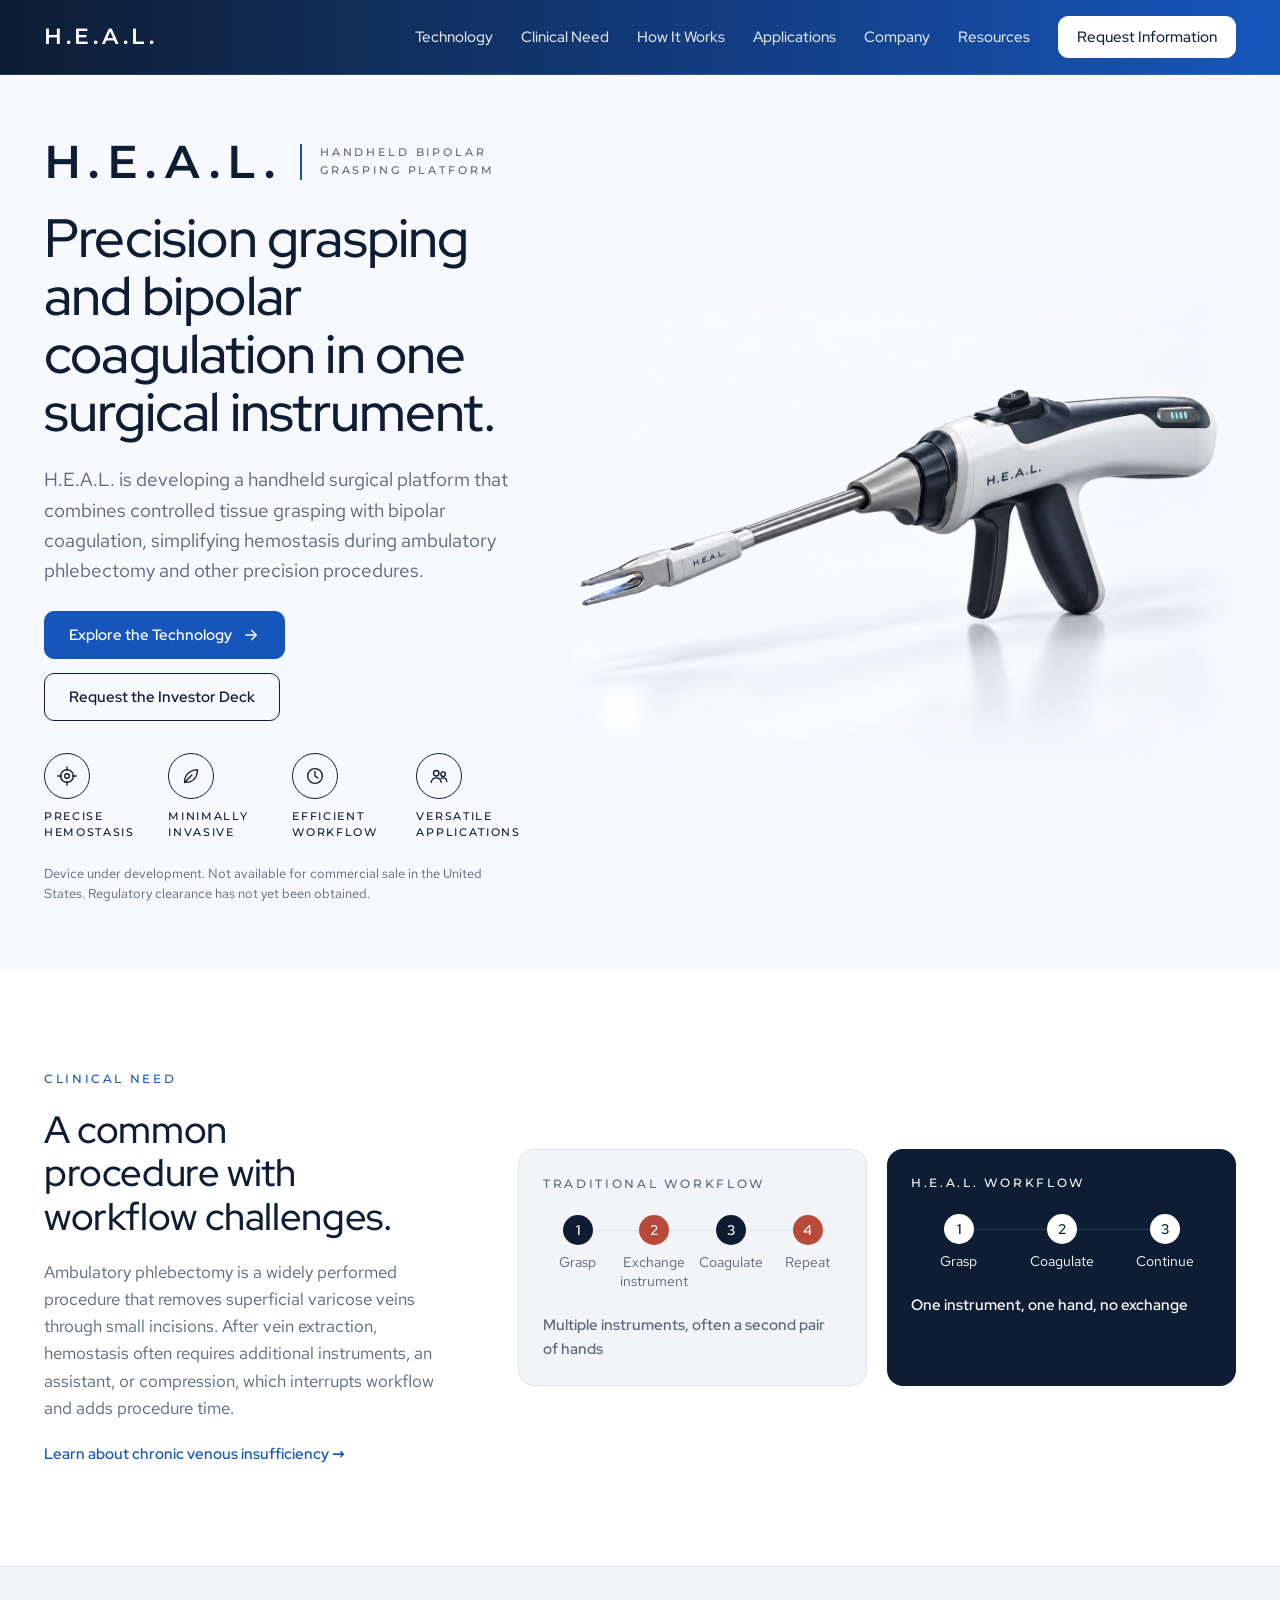
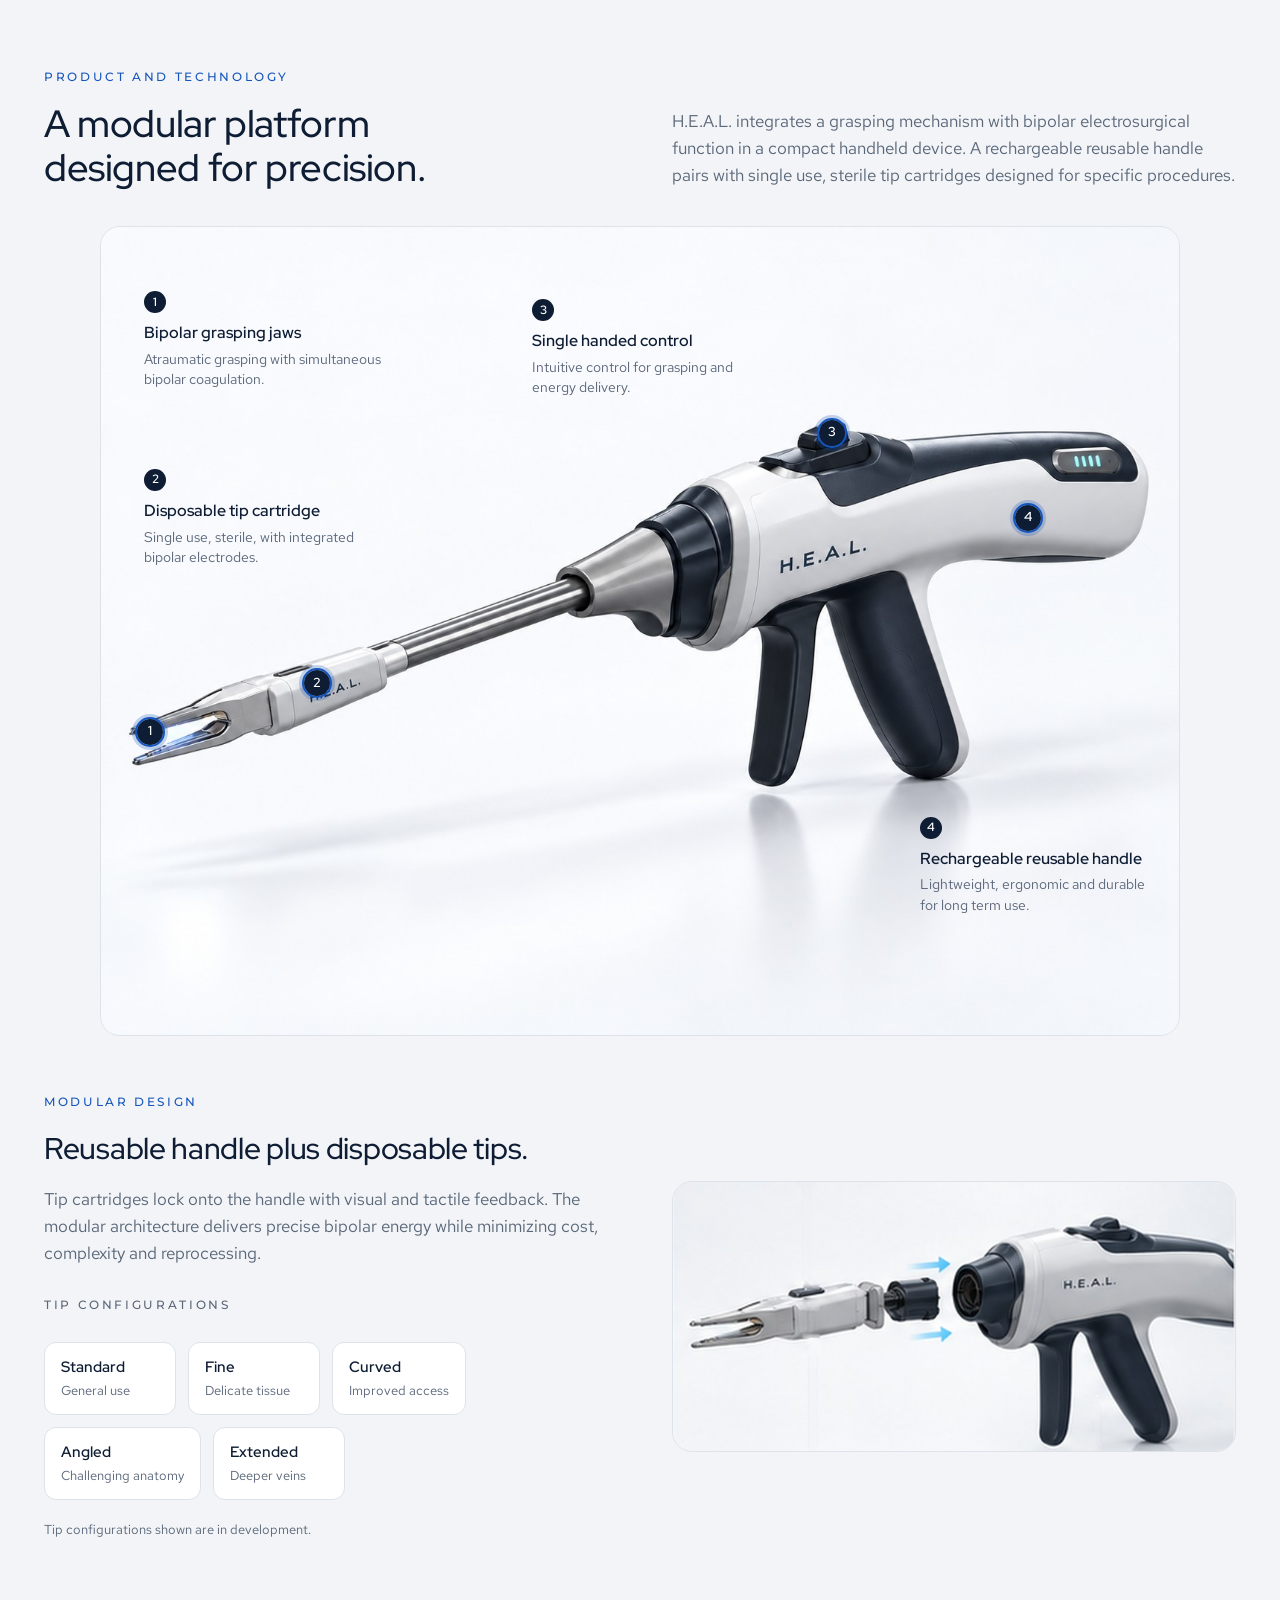
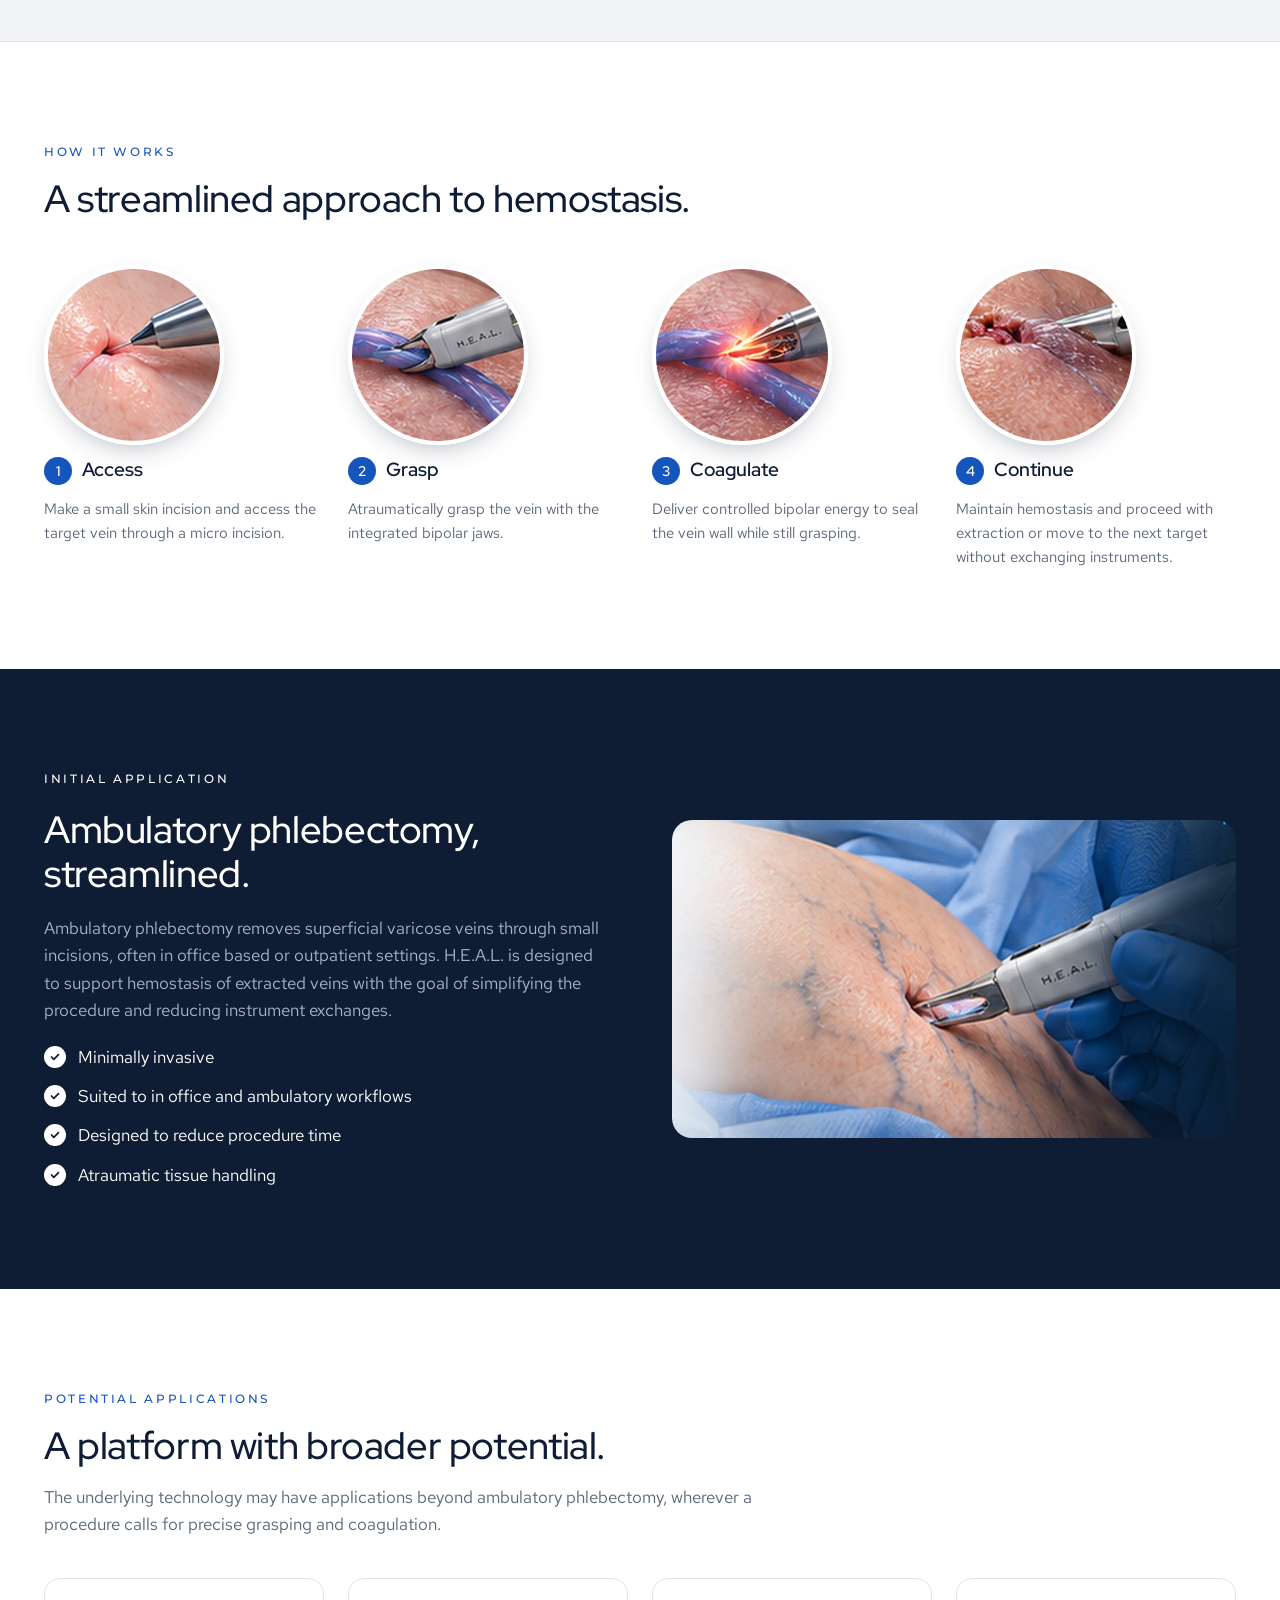
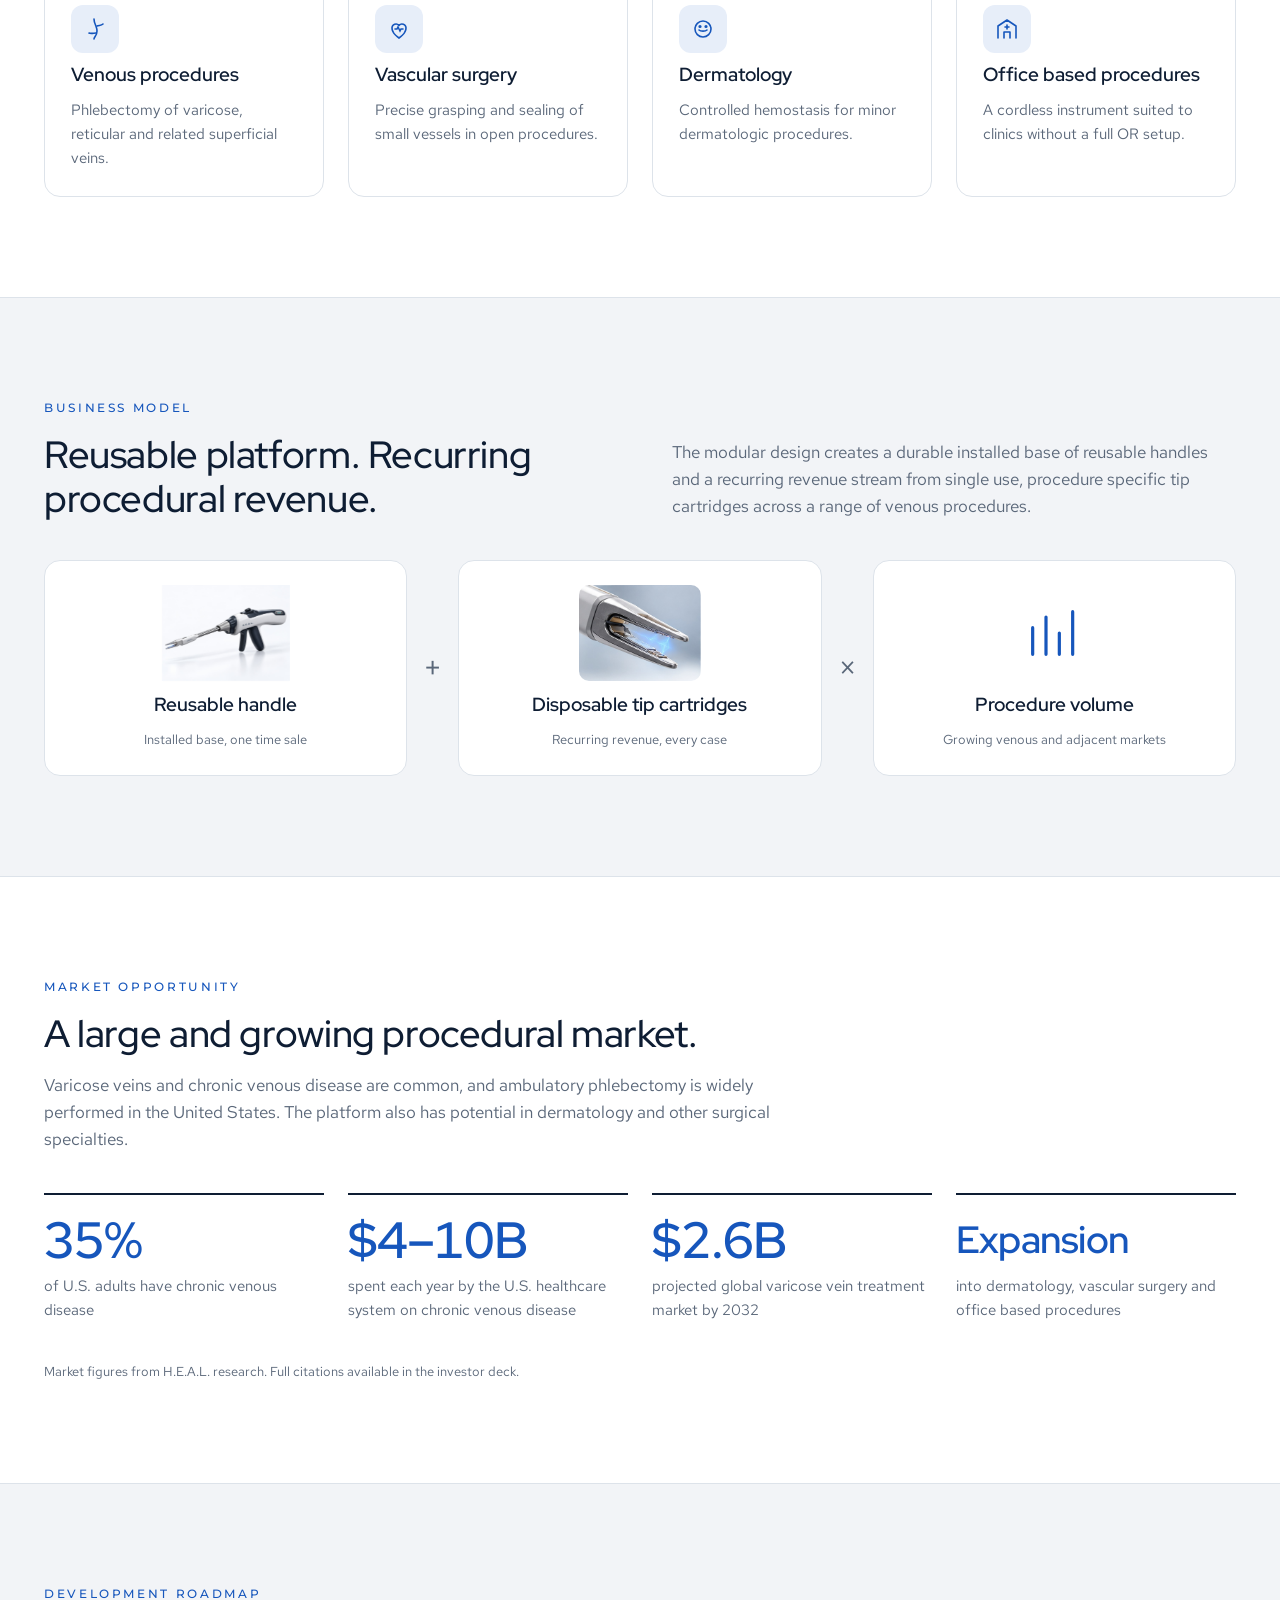
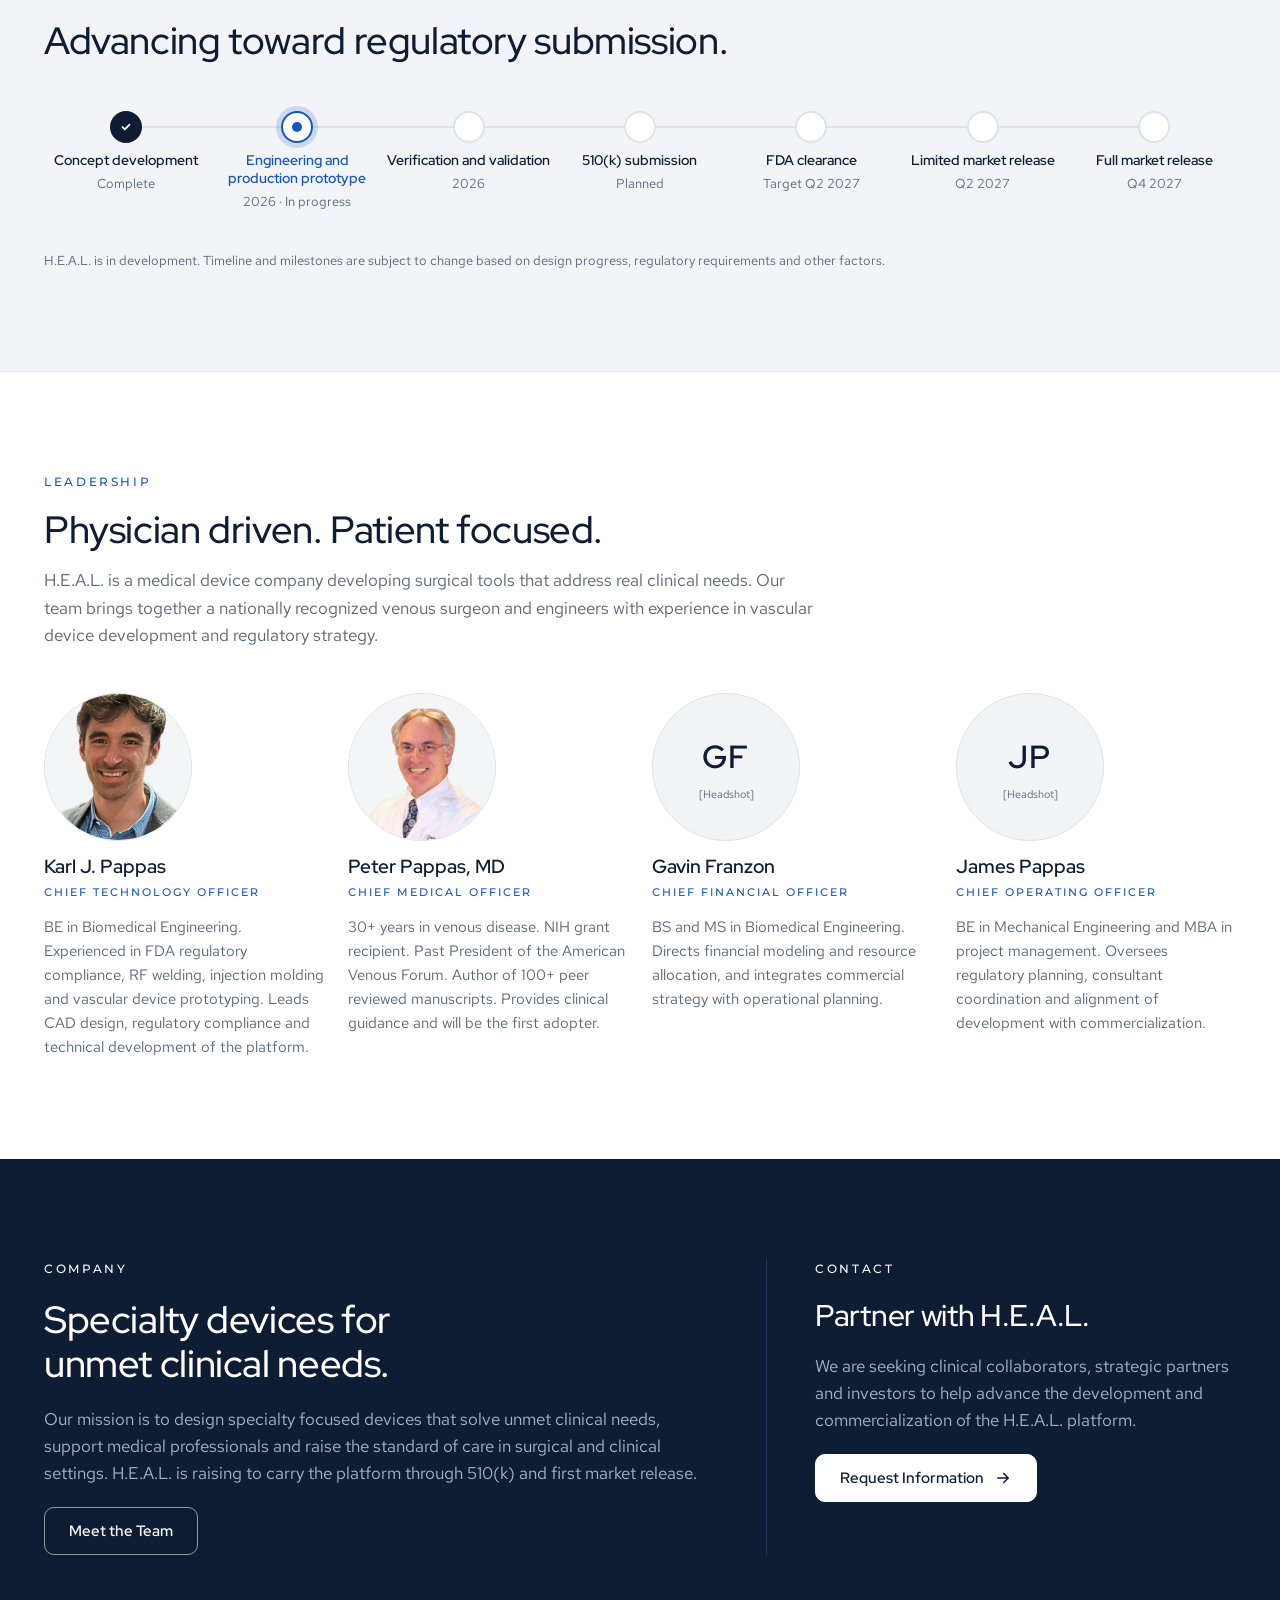
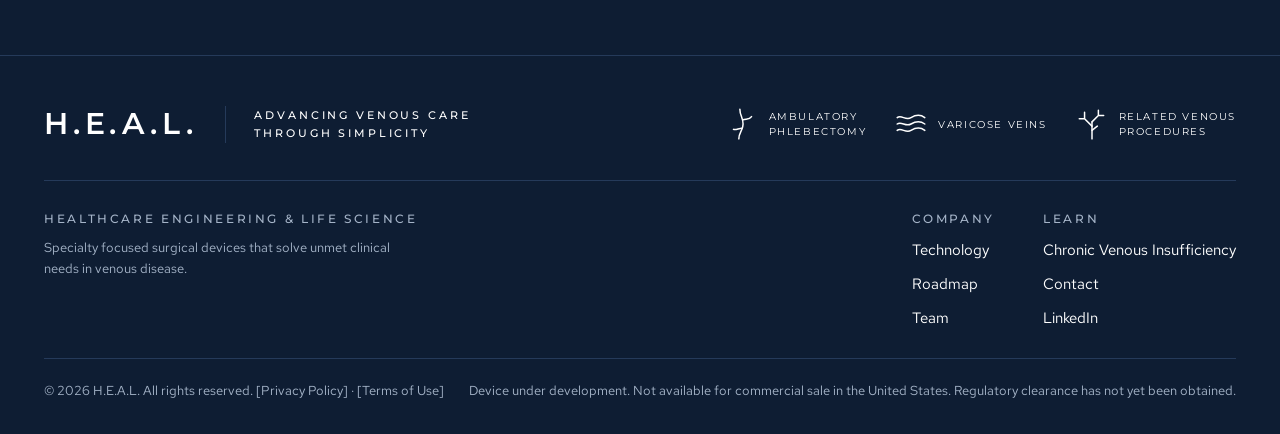
==== commit 45195a5e: "Unify blues: one navy, one brand blue, one hover shade, two tints Banner, intro, buttons, links, ste" ====
--- a/index.html
+++ b/index.html
@@ -16,7 +16,7 @@
 <link rel="preconnect" href="https://fonts.googleapis.com">
 <link rel="preconnect" href="https://fonts.gstatic.com" crossorigin>
 <link rel="stylesheet" href="https://fonts.googleapis.com/css2?family=Montserrat:wght@500;600&family=Red+Hat+Display:wght@500;600&family=Red+Hat+Text:wght@400;500&display=swap">
-<link rel="stylesheet" href="assets/heal-v3.css">
+<link rel="stylesheet" href="assets/heal-v4.css">
 </head>
 <body>
 <header class="site-header">
@@ -153,7 +153,7 @@
         </div>
         <p class="footnote">Tip configurations shown are in development.</p>
       </div>
-      <div class="min0" style="border-radius:20px;overflow:hidden;background:#F7F8FA;border:1px solid var(--line)">
+      <div class="min0" style="border-radius:20px;overflow:hidden;background:var(--render);border:1px solid var(--line)">
         <img src="assets/modular.jpg" width="834" height="400" alt="A disposable tip cartridge detaching from the reusable handle." loading="lazy" style="width:100%;height:auto">
       </div>
     </div>
--- a/assets/heal-v4.css
+++ b/assets/heal-v4.css
@@ -0,0 +1,351 @@
+/* H.E.A.L. site styles
+   Direction: medical device product site. Deep navy hero and bands, clean cool-white
+   content sections, one clinical blue accent for actions and step markers.
+   Type: Montserrat (spaced wordmark, small caps labels) · Red Hat Display (headings) · Red Hat Text (body) */
+:root{
+  /* Blue system: one navy, one brand blue, one hover shade, two tints */
+  --navy:#0E1D33;
+  --ink:#0E1D33;
+  --muted:#5A6779;
+  --blue:#1656BC;
+  --blue-hover:#11469A;
+  --blue-soft:#E7EEF9;
+  --blue-line:#C5D4EE;
+  --on-navy:var(--on-navy);
+  --render:#F7F9FD;
+  --ground:#F2F4F7;
+  --paper:#FFFFFF;
+  --line:#DDE3EA;
+  --navy-line:#253A5A;
+  --navy-muted:#A5B4C8;
+  --wordmark:"Montserrat",system-ui,-apple-system,"Segoe UI",sans-serif;
+  --display:"Red Hat Display",system-ui,-apple-system,"Segoe UI",sans-serif;
+  --body:"Red Hat Text",system-ui,-apple-system,"Segoe UI",sans-serif;
+  color-scheme:light;
+}
+*,*::before,*::after{box-sizing:border-box}
+html{scroll-behavior:smooth;scroll-padding-top:84px}
+@media (prefers-reduced-motion:reduce){html{scroll-behavior:auto}*{transition:none !important}}
+body{margin:0;background:var(--paper);color:var(--ink);font-family:var(--body);font-size:17px;line-height:1.6;-webkit-font-smoothing:antialiased}
+img{max-width:100%;display:block}
+a{color:var(--blue)}a:hover{color:var(--blue-hover)}
+:focus-visible{outline:2px solid var(--blue);outline-offset:3px}
+[hidden]{display:none !important}
+p,h1,h2,h3,ul{margin:0}
+.wrap{max-width:1240px;margin:0 auto;padding-inline:24px;width:100%}
+
+/* Type */
+.wordmark{font-family:var(--wordmark);font-weight:600;letter-spacing:.16em;color:var(--navy)}
+.eyebrow{font-family:var(--wordmark);font-weight:500;font-size:12px;letter-spacing:.22em;text-transform:uppercase;color:var(--muted)}
+.eyebrow.accent{color:var(--blue)}
+.h-display{font-family:var(--display);font-weight:500;letter-spacing:-.015em;line-height:1.08;color:var(--navy);text-wrap:balance}
+.h-section{font-family:var(--display);font-weight:500;letter-spacing:-.01em;line-height:1.15;font-size:clamp(28px,3.2vw,38px);color:var(--navy);text-wrap:balance}
+.h-card{font-family:var(--display);font-weight:600;font-size:19px;line-height:1.3;color:var(--navy)}
+.lede{font-size:clamp(17px,1.5vw,19px);line-height:1.6;color:var(--muted);max-width:62ch}
+.body{color:var(--muted)}
+.small{font-size:15px}
+.mono-cap{font-family:var(--wordmark);font-weight:500;font-size:12px;letter-spacing:.24em;text-transform:uppercase;color:var(--muted)}
+.rule{width:56px;height:2px;background:var(--blue);border:0;margin:0}
+.footnote{font-size:13px;color:var(--muted);line-height:1.6}
+.link-arrow{font-family:var(--display);font-weight:600;font-size:15px;text-decoration:none;color:var(--blue)}
+.link-arrow:hover{color:var(--navy)}
+
+/* Buttons */
+.btn{display:inline-flex;align-items:center;justify-content:center;gap:10px;min-height:48px;padding:0 24px;border-radius:10px;font-family:var(--display);font-weight:600;font-size:15px;text-decoration:none;border:1.5px solid var(--navy);color:var(--navy);background:transparent;cursor:pointer;transition:background .15s,color .15s,border-color .15s}
+.btn:hover{border-color:var(--blue);color:var(--blue)}
+.btn-solid,.btn-blue{background:var(--blue);border-color:var(--blue);color:#fff}
+.btn-solid:hover,.btn-blue:hover{background:var(--blue-hover);border-color:var(--blue-hover);color:#fff}
+.btn-ghost-light{border-color:rgba(255,255,255,.55);color:#fff}
+.btn-ghost-light:hover{border-color:#fff;color:#fff;background:rgba(255,255,255,.08)}
+.btn svg{flex:none}
+
+/* Nav */
+.site-header{position:sticky;top:0;z-index:20;background:linear-gradient(90deg,var(--navy) 0%,var(--blue) 100%);border-bottom:1px solid rgba(255,255,255,.12);transition:box-shadow .3s}
+.site-header.scrolled{box-shadow:0 10px 30px -12px rgba(14,29,51,.55)}
+.site-header .wrap{display:flex;align-items:center;justify-content:space-between;gap:24px;min-height:74px;flex-wrap:wrap}
+.brand{display:flex;flex-direction:column;gap:2px;text-decoration:none}
+.brand .wordmark{font-size:22px;color:#fff}
+.brand .sub{display:none;font-family:var(--wordmark);font-size:9px;letter-spacing:.26em;text-transform:uppercase;color:var(--muted)}
+.nav-links{display:flex;align-items:center;gap:28px}
+.nav-links a{font-family:var(--display);font-weight:500;font-size:15px;color:rgba(255,255,255,.88);text-decoration:none;position:relative}
+.nav-links a:not(.btn)::after{content:"";position:absolute;left:0;right:0;bottom:-6px;height:2px;background:#fff;transform:scaleX(0);transform-origin:left;transition:transform .25s}
+.nav-links a:not(.btn):hover::after{transform:scaleX(1)}
+.nav-links a:hover,.nav-links a[aria-current="page"]{color:#fff}
+.nav-links a.btn{color:var(--navy);min-height:42px;padding:0 18px;background:#fff;border-color:#fff}
+.nav-links a.btn:hover{background:var(--blue-soft);border-color:var(--blue-soft);color:var(--navy)}
+.menu-btn{display:none;min-height:44px;min-width:44px;align-items:center;justify-content:center;background:transparent;border:1.5px solid rgba(255,255,255,.4);border-radius:10px;cursor:pointer;color:#fff}
+@media (max-width:1000px){
+  .menu-btn{display:inline-flex}
+  .nav-links{display:none;width:100%;flex-direction:column;align-items:flex-start;gap:18px;padding-block:6px 22px}
+  .nav-links.open{display:flex}
+}
+
+/* Sections */
+section{padding-block:clamp(64px,8vw,100px)}
+.bg-ground{background:var(--ground)}
+.bg-navy{background:var(--navy);color:#fff}
+.bg-navy .h-section,.bg-navy .h-card,.bg-navy .h-display{color:#fff}
+.bg-navy .body,.bg-navy .lede,.bg-navy .footnote{color:var(--navy-muted)}
+.bg-navy .eyebrow{color:var(--navy-muted)}
+.bg-navy .eyebrow.accent{color:var(--on-navy)}
+.bg-navy .btn-blue{background:#fff;border-color:#fff;color:var(--navy)}
+.bg-navy .btn-blue:hover{background:var(--on-navy);border-color:var(--on-navy);color:var(--navy)}
+.border-y{border-block:1px solid var(--line)}
+.stack{display:flex;flex-direction:column;gap:20px}
+.stack-sm{display:flex;flex-direction:column;gap:10px}
+.head{display:flex;flex-direction:column;gap:16px;max-width:780px}
+.grid-2{display:grid;grid-template-columns:repeat(2,minmax(0,1fr));gap:clamp(32px,5vw,64px);align-items:center}
+.grid-3{display:grid;grid-template-columns:repeat(3,minmax(0,1fr));gap:24px}
+.grid-4{display:grid;grid-template-columns:repeat(4,minmax(0,1fr));gap:24px}
+.min0{min-width:0}
+@media (max-width:980px){.grid-3,.grid-4{grid-template-columns:repeat(2,minmax(0,1fr))}.grid-2{grid-template-columns:minmax(0,1fr)}}
+@media (max-width:620px){.grid-3,.grid-4{grid-template-columns:minmax(0,1fr)}}
+.card{background:var(--paper);border:1px solid var(--line);border-radius:16px;padding:32px}
+
+/* Hero (light, device sits on the page) */
+.hero-dark{background:var(--render);color:var(--ink);padding-block:clamp(40px,5vw,72px);overflow:hidden}
+.hero-dark-grid{display:grid;grid-template-columns:minmax(0,5fr) minmax(0,7fr);gap:clamp(24px,3vw,40px);align-items:center}
+.hero-dark h1{font-family:var(--display);font-weight:500;font-size:clamp(36px,4.2vw,54px);line-height:1.08;letter-spacing:-.015em;color:var(--navy);text-wrap:balance}
+.hero-dark .lede{color:var(--muted)}
+.hero-cta{display:flex;gap:14px;flex-wrap:wrap}
+.reg-note{font-size:13px;line-height:1.55;color:var(--muted);max-width:52ch}
+.hero-lockup{display:flex;align-items:center;gap:18px;flex-wrap:wrap}
+.hero-lockup .wordmark{font-size:clamp(34px,3.6vw,46px);font-weight:600;letter-spacing:.16em;line-height:1}
+.hero-lockup .sl{font-family:var(--wordmark);font-weight:500;font-size:11px;letter-spacing:.26em;text-transform:uppercase;color:var(--muted);line-height:1.6;padding-left:18px;border-left:2px solid var(--blue)}
+.stage{max-width:100%;margin-inline-end:calc((100vw - min(1240px,100vw)) / -2 - 24px)}
+.stage img{width:100%;height:auto;aspect-ratio:1448/1086;object-fit:contain;-webkit-mask-image:linear-gradient(to right,transparent 0,#000 2%,#000 94%,transparent 100%),linear-gradient(to bottom,transparent 0,#000 12%,#000 88%,transparent 100%);-webkit-mask-composite:source-in;mask-image:linear-gradient(to right,transparent 0,#000 2%,#000 94%,transparent 100%),linear-gradient(to bottom,transparent 0,#000 12%,#000 88%,transparent 100%);mask-composite:intersect}
+.hero-icons{display:grid;grid-template-columns:repeat(4,minmax(0,1fr));gap:16px;margin-top:8px}
+.hero-icon{display:flex;flex-direction:column;gap:10px}
+.hero-icon .ico{width:46px;height:46px;border-radius:50%;border:1.5px solid var(--navy);display:flex;align-items:center;justify-content:center;color:var(--navy)}
+.hero-icon p{font-family:var(--wordmark);font-weight:500;font-size:10.5px;letter-spacing:.16em;text-transform:uppercase;color:var(--navy);line-height:1.5}
+@media (max-width:980px){.hero-dark-grid{grid-template-columns:minmax(0,1fr)}.stage{margin-inline:-24px}}
+@media (max-width:480px){.hero-icons{grid-template-columns:repeat(2,minmax(0,1fr))}}
+
+/* Hero content rises in after the intro */
+.rise{animation:rise .8s cubic-bezier(.2,.7,.2,1) var(--d,0s) both}
+.rise.d1{--d:.08s}.rise.d2{--d:.16s}.rise.d3{--d:.24s}.rise.d4{--d:.32s}.rise.d5{--d:.4s}
+html:not(.no-intro) .rise{animation-delay:calc(3.3s + var(--d,0s))}
+@keyframes rise{from{opacity:0;transform:translateY(18px)}to{opacity:1;transform:none}}
+
+/* Intro: letters, then slogan */
+.intro{position:fixed;inset:0;z-index:100;background:radial-gradient(120% 120% at 50% 40%,var(--blue) 0%,var(--navy) 100%);overflow:hidden;display:flex;align-items:center;justify-content:center;padding-inline:24px;animation:introOut .8s cubic-bezier(.7,0,.3,1) 3s forwards;cursor:pointer}
+.no-intro .intro{display:none}
+.intro-mark{display:flex;flex-direction:column;align-items:center;gap:22px;text-align:center}
+.intro-letters{display:flex;font-family:var(--wordmark);font-weight:600;font-size:clamp(52px,11vw,128px);letter-spacing:.14em;line-height:1;color:#fff;margin-right:-.14em;position:relative}
+.intro-letters span{display:inline-block;opacity:0;transform:translateY(36px);animation:letterIn .65s cubic-bezier(.2,.7,.2,1) forwards}
+.intro-letters span:nth-child(1){animation-delay:.15s}
+.intro-letters span:nth-child(2){animation-delay:.3s}
+.intro-letters span:nth-child(3){animation-delay:.45s}
+.intro-letters span:nth-child(4){animation-delay:.6s}
+.intro-rule{height:2px;width:0;background:#fff;box-shadow:0 0 18px rgba(255,255,255,.8);animation:ruleGrow .6s ease 1.1s forwards}
+.intro-slogan{overflow:hidden;padding-block:2px}
+.intro-slogan span{display:inline-block;font-family:var(--wordmark);font-weight:500;font-size:clamp(11px,1.6vw,16px);letter-spacing:.3em;text-transform:uppercase;color:#fff;transform:translateX(-110%);animation:slideIn .9s cubic-bezier(.2,.7,.2,1) 1.35s forwards}
+.intro-tag{font-family:var(--body);font-size:clamp(13px,1.4vw,15px);color:rgba(255,255,255,.75);opacity:0;animation:fadeIn .6s ease 1.9s forwards}
+@keyframes letterIn{to{opacity:1;transform:none}}
+.intro-letters::after{content:"";position:absolute;inset:-10% -20%;background:linear-gradient(100deg,transparent 35%,rgba(255,255,255,.55) 50%,transparent 65%);transform:translateX(-120%);animation:shine 1.1s ease 1.05s forwards;mix-blend-mode:overlay;pointer-events:none}
+@keyframes shine{to{transform:translateX(120%)}}
+.intro-rings{position:absolute;left:50%;top:50%;width:0;height:0;pointer-events:none}
+.intro-rings i{position:absolute;left:0;top:0;width:140px;height:140px;margin:-70px 0 0 -70px;border-radius:50%;border:1px solid rgba(255,255,255,.35);opacity:0;animation:ring 2.4s ease-out forwards}
+.intro-rings i:nth-child(2){animation-delay:.5s}.intro-rings i:nth-child(3){animation-delay:1s}
+@keyframes ring{0%{opacity:.7;transform:scale(.4)}100%{opacity:0;transform:scale(9)}}
+.intro-skip{position:absolute;bottom:28px;left:50%;transform:translateX(-50%);font-family:var(--wordmark);font-size:10px;letter-spacing:.24em;text-transform:uppercase;color:rgba(255,255,255,.55);opacity:0;animation:fadeIn .5s ease .6s forwards}
+@keyframes ruleGrow{to{width:min(220px,50vw)}}
+@keyframes slideIn{to{transform:none}}
+@keyframes fadeIn{to{opacity:1}}
+@keyframes introOut{0%{clip-path:inset(0 0 0 0)}100%{clip-path:inset(0 0 100% 0);visibility:hidden}}
+@media (prefers-reduced-motion:reduce){.intro{display:none}.rise{animation:none}}
+
+/* Light hero for inner pages */
+.hero{background:linear-gradient(180deg,#FFFFFF 0%,var(--ground) 100%)}
+
+/* Workflow comparison */
+.flow{border-radius:16px;padding:24px;display:flex;flex-direction:column;gap:22px}
+.flow-old{background:var(--ground);border:1px solid var(--line)}
+.flow-new{background:var(--navy);color:#fff}
+.flow-new .eyebrow{color:var(--on-navy)}
+.steps-line{display:grid;gap:8px;position:relative}
+.steps-line::before{content:"";position:absolute;left:12%;right:12%;top:15px;height:1.5px;background:var(--line)}
+.flow-new .steps-line::before{background:var(--navy-line)}
+.steps-line .st{display:flex;flex-direction:column;align-items:center;gap:8px;text-align:center;position:relative}
+.steps-line .n{width:30px;height:30px;border-radius:50%;display:flex;align-items:center;justify-content:center;font-family:var(--display);font-weight:600;font-size:14px;background:var(--navy);color:#fff}
+.flow-new .steps-line .n{background:#fff;color:var(--navy)}
+.steps-line .st p{font-size:14px;line-height:1.35;color:var(--muted)}
+.flow-new .steps-line .st p{color:var(--on-navy)}
+.steps-line .st.extra .n{background:#B84A3A}
+.flow-tally{font-family:var(--display);font-weight:600;font-size:15px}
+.flow-old .flow-tally{color:var(--muted)}
+.flow-new .flow-tally{color:#fff}
+
+/* Device anatomy */
+.anatomy{position:relative;margin:36px auto 0;max-width:1080px;border-radius:20px;overflow:hidden;background:var(--render);border:1px solid var(--line)}
+.anatomy img{width:100%;height:auto;aspect-ratio:1448/1086;object-fit:contain}
+.callout{position:absolute;display:flex;flex-direction:column;gap:3px;max-width:240px}
+.callout strong{font-family:var(--display);font-weight:600;font-size:16px;color:var(--navy)}
+.callout span{font-size:14px;line-height:1.45;color:var(--muted)}
+.dot{position:absolute;width:26px;height:26px;margin:-13px 0 0 -13px;border-radius:50%;background:var(--navy);color:#fff;display:flex;align-items:center;justify-content:center;font-family:var(--display);font-weight:600;font-size:13px;box-shadow:0 0 0 5px rgba(22,86,188,.25)}
+.callout .k{display:inline-flex;width:22px;height:22px;border-radius:50%;background:var(--navy);color:#fff;align-items:center;justify-content:center;font-size:12px;font-family:var(--display);font-weight:600;margin-bottom:4px}
+.anatomy-list{display:none}
+@media (max-width:980px){.callout{display:none}.anatomy-list{display:grid}}
+
+/* Tip configurations */
+.tips{display:flex;flex-wrap:wrap;gap:12px;margin-top:8px}
+.tip{display:flex;flex-direction:column;gap:2px;padding:12px 16px;border:1px solid var(--line);border-radius:12px;background:var(--paper);min-width:132px}
+.tip b{font-family:var(--display);font-weight:600;font-size:15px;color:var(--navy)}
+.tip span{font-size:13px;color:var(--muted)}
+
+/* How it works steps */
+.how{display:grid;grid-template-columns:repeat(4,minmax(0,1fr));gap:24px}
+.how-step{display:flex;flex-direction:column;gap:12px}
+.how-step .ph{aspect-ratio:1;border-radius:50%;overflow:hidden;max-width:180px;width:100%;border:4px solid var(--paper);box-shadow:0 10px 30px -14px rgba(14,29,51,.45)}
+.how-step .ph img{width:100%;height:100%;object-fit:cover}
+.how-step .t{display:flex;align-items:center;gap:10px}
+.how-step .n{width:28px;height:28px;flex:none;border-radius:50%;background:var(--blue);color:#fff;display:flex;align-items:center;justify-content:center;font-family:var(--display);font-weight:600;font-size:14px}
+@media (max-width:980px){.how{grid-template-columns:repeat(2,minmax(0,1fr))}}
+
+/* Checklist */
+.checks{list-style:none;padding:0;display:flex;flex-direction:column;gap:12px}
+.checks li{display:flex;gap:12px;align-items:flex-start;color:var(--ink)}
+.checks li::before{content:"";flex:none;width:22px;height:22px;margin-top:2px;border-radius:50%;background:var(--blue) url("data:image/svg+xml,%3Csvg xmlns='http://www.w3.org/2000/svg' viewBox='0 0 24 24' fill='none' stroke='white' stroke-width='3' stroke-linecap='round' stroke-linejoin='round'%3E%3Cpath d='M6 12l4 4 8-8'/%3E%3C/svg%3E") center/14px no-repeat}
+
+.bg-navy .checks li::before{background:#fff url("data:image/svg+xml,%3Csvg xmlns='http://www.w3.org/2000/svg' viewBox='0 0 24 24' fill='none' stroke='%230E1D33' stroke-width='3' stroke-linecap='round' stroke-linejoin='round'%3E%3Cpath d='M6 12l4 4 8-8'/%3E%3C/svg%3E") center/14px no-repeat}
+
+/* Feature panels */
+.panel{display:flex;flex-direction:column;background:var(--paper);border:1px solid var(--line);border-radius:16px;overflow:hidden}
+.panel .ph{aspect-ratio:5/4;background:var(--ground);overflow:hidden}
+.panel .ph img{width:100%;height:100%;object-fit:cover}
+.panel .pb{display:flex;flex-direction:column;gap:8px;padding:22px 22px 26px}
+.app-ico{width:48px;height:48px;border-radius:12px;background:var(--blue-soft);color:var(--blue);display:flex;align-items:center;justify-content:center}
+
+/* Revenue equation */
+.equation{display:grid;grid-template-columns:minmax(0,1fr) auto minmax(0,1fr) auto minmax(0,1fr);gap:16px;align-items:center}
+.eq-item{display:flex;flex-direction:column;align-items:center;gap:12px;text-align:center;padding:24px 16px;border-radius:16px;background:var(--paper);border:1px solid var(--line);height:100%}
+.eq-item .ic{height:96px;display:flex;align-items:center;justify-content:center;color:var(--blue)}
+.eq-item .ic img{max-height:96px;width:auto;mix-blend-mode:multiply}
+.eq-op{font-family:var(--display);font-size:32px;font-weight:400;color:var(--muted)}
+.tag-line{font-size:13px;color:var(--muted)}
+@media (max-width:760px){.equation{grid-template-columns:minmax(0,1fr)}.eq-op{text-align:center}}
+
+/* Pills */
+.pill{align-self:flex-start;font-family:var(--wordmark);font-weight:500;font-size:11px;letter-spacing:.18em;text-transform:uppercase;padding:6px 12px;border-radius:999px;border:1px solid var(--line);color:var(--blue);background:var(--paper)}
+
+/* Stats */
+.stat{display:flex;flex-direction:column;gap:8px;padding-top:20px;border-top:2px solid var(--navy)}
+.stat .num{font-family:var(--display);font-weight:600;font-size:clamp(36px,4vw,52px);letter-spacing:-.02em;line-height:1;color:var(--blue);font-variant-numeric:tabular-nums}
+
+/* Roadmap stepper */
+.roadmap{display:grid;grid-template-columns:repeat(7,minmax(0,1fr));gap:8px;position:relative;margin-top:12px}
+.roadmap::before{content:"";position:absolute;left:7%;right:7%;top:15px;height:2px;background:var(--line)}
+.rm{display:flex;flex-direction:column;align-items:center;text-align:center;gap:8px;position:relative}
+.rm .mk{width:32px;height:32px;border-radius:50%;background:var(--paper);border:2px solid var(--line);display:flex;align-items:center;justify-content:center;color:#fff}
+.rm.done .mk{background:var(--navy);border-color:var(--navy)}
+.rm.now .mk{border-color:var(--blue);box-shadow:0 0 0 5px rgba(22,86,188,.18)}
+.rm.now .mk::after{content:"";width:10px;height:10px;border-radius:50%;background:var(--blue)}
+.rm p{font-family:var(--display);font-weight:600;font-size:14px;line-height:1.3;color:var(--navy)}
+.rm span{font-size:13px;color:var(--muted)}
+.rm.now p{color:var(--blue)}
+@media (max-width:900px){
+  .roadmap{grid-template-columns:minmax(0,1fr);gap:18px}
+  .roadmap::before{left:15px;right:auto;top:8px;bottom:8px;width:2px;height:auto}
+  .rm{flex-direction:row;text-align:left;align-items:center;gap:16px}
+  .rm div{display:flex;flex-direction:column}
+}
+
+/* Team */
+.member{display:flex;flex-direction:column;gap:14px}
+.photo{width:148px;height:148px;border-radius:50%;overflow:hidden;background:var(--ground);border:1px solid var(--line);display:flex;flex-direction:column;align-items:center;justify-content:center;gap:4px;flex:none}
+.photo img{width:100%;height:100%;object-fit:cover}
+.photo b{font-family:var(--display);font-weight:600;font-size:32px;letter-spacing:.06em;color:var(--navy)}
+.photo small{font-size:11px;color:var(--muted)}
+.role{font-family:var(--wordmark);font-weight:500;font-size:11px;letter-spacing:.18em;text-transform:uppercase;color:var(--blue)}
+
+/* Company + contact band */
+.company-band{display:grid;grid-template-columns:minmax(0,7fr) minmax(0,5fr);gap:clamp(32px,5vw,64px)}
+.company-band .split{padding-left:clamp(0px,4vw,48px);border-left:1px solid var(--navy-line)}
+@media (max-width:900px){.company-band{grid-template-columns:minmax(0,1fr)}.company-band .split{padding-left:0;border-left:0;padding-top:32px;border-top:1px solid var(--navy-line)}}
+
+/* Footer */
+.site-footer{background:var(--navy);border-top:1px solid var(--navy-line);color:#fff;padding-block:44px 32px}
+.footer-band{display:flex;align-items:center;gap:28px;flex-wrap:wrap;padding-bottom:32px;border-bottom:1px solid var(--navy-line)}
+.footer-band .wordmark{color:#fff;font-size:30px}
+.footer-band .tagline{font-family:var(--wordmark);font-weight:500;font-size:11px;letter-spacing:.26em;text-transform:uppercase;color:var(--on-navy);line-height:1.7;padding-left:28px;border-left:1px solid var(--navy-line)}
+.indications{display:flex;gap:28px;flex-wrap:wrap;margin-left:auto}
+.indication{display:flex;align-items:center;gap:10px;font-family:var(--wordmark);font-size:10px;letter-spacing:.16em;text-transform:uppercase;color:var(--on-navy);line-height:1.5}
+.indication svg{flex:none;color:#fff}
+.footer-cols{display:flex;justify-content:space-between;gap:32px;flex-wrap:wrap;padding-block:28px}
+.footer-cols .col{display:flex;flex-direction:column;gap:10px}
+.footer-cols a{color:var(--on-navy);text-decoration:none;font-size:15px}
+.footer-cols a:hover{color:#fff;text-decoration:underline}
+.footer-cols .eyebrow{color:var(--navy-muted)}
+.footer-cols .footnote{color:var(--navy-muted)}
+.footer-legal{display:flex;justify-content:space-between;gap:16px;flex-wrap:wrap;padding-top:22px;border-top:1px solid var(--navy-line)}
+.footer-legal p{font-size:13px;color:var(--navy-muted)}
+@media (max-width:760px){.footer-band .tagline{border-left:0;padding-left:0}.indications{margin-left:0}}
+
+/* Shared content bits (resources, contact) */
+.compare{display:flex;flex-direction:column}
+.compare-row{display:grid;grid-template-columns:repeat(2,minmax(0,1fr));gap:20px;padding-block:16px;border-bottom:1px solid var(--line)}
+.compare-row:last-child{border-bottom:0}
+label{font-family:var(--display);font-weight:600;font-size:14px;color:var(--navy)}
+input,select,textarea{font-family:var(--body);font-size:16px;color:var(--ink);background:var(--paper);border:1px solid var(--line);border-radius:10px;padding:12px 14px;min-height:48px;width:100%}
+textarea{min-height:140px;resize:vertical}
+input:focus,select:focus,textarea:focus{outline:2px solid var(--blue);outline-offset:1px;border-color:var(--blue)}
+.field{display:flex;flex-direction:column;gap:8px;min-width:0}
+.row-2{display:grid;grid-template-columns:repeat(2,minmax(0,1fr));gap:18px}
+@media (max-width:620px){.row-2{grid-template-columns:minmax(0,1fr)}}
+.ceap{display:grid;grid-template-columns:64px minmax(0,1fr);gap:16px;align-items:baseline;padding-block:13px;border-bottom:1px solid var(--line)}
+.ceap:last-child{border-bottom:0}
+.ceap b{font-family:var(--display);font-weight:600;font-size:16px;color:var(--blue)}
+.ceap span{font-size:16px;color:var(--muted)}
+sup{font-size:11px;color:var(--blue)}
+.contact-line{display:flex;flex-direction:column;gap:4px;padding-block:16px;border-bottom:1px solid var(--line)}
+.contact-line:last-child{border-bottom:0}
+.contact-line p.v{font-weight:500;color:var(--navy)}
+
+/* ---------- Motion ---------- */
+.js .reveal{opacity:0;transform:translateY(28px);transition:opacity .7s cubic-bezier(.2,.7,.2,1),transform .7s cubic-bezier(.2,.7,.2,1);transition-delay:calc(var(--i,0) * 90ms)}
+.js .reveal.from-left{transform:translateX(-36px)}
+.js .reveal.from-right{transform:translateX(36px)}
+.js .reveal.zoom{transform:scale(.94)}
+.js .reveal.in{opacity:1;transform:none}
+
+/* Hero device floats gently */
+.stage img{animation:float 6s ease-in-out 3.6s infinite}
+.no-intro .stage img{animation-delay:.8s}
+@keyframes float{0%,100%{transform:translateY(0)}50%{transform:translateY(-10px)}}
+
+/* Buttons and cards */
+.btn{transition:background .15s,color .15s,border-color .15s,transform .2s,box-shadow .2s}
+.btn:hover{transform:translateY(-2px);box-shadow:0 10px 22px -12px rgba(22,86,188,.6)}
+.btn svg{transition:transform .2s}.btn:hover svg{transform:translateX(3px)}
+.card,.panel,.eq-item,.tip,.flow{transition:transform .25s,box-shadow .25s,border-color .25s}
+.card:hover,.eq-item:hover,.tip:hover{transform:translateY(-4px);box-shadow:0 18px 40px -22px rgba(14,29,51,.45);border-color:var(--blue-line)}
+.hero-icon .ico{transition:background .2s,color .2s,transform .2s}
+.hero-icon:hover .ico{background:var(--navy);color:#fff;transform:translateY(-2px)}
+.how-step .ph img{transition:transform .5s}
+.how-step:hover .ph img{transform:scale(1.08)}
+.photo img{transition:transform .5s}
+.member:hover .photo img{transform:scale(1.05)}
+
+/* Anatomy dots pulse */
+.dot::before{content:"";position:absolute;inset:-2px;border-radius:50%;border:2px solid var(--blue);animation:pulse 2.2s ease-out infinite}
+@keyframes pulse{0%{transform:scale(1);opacity:.8}100%{transform:scale(2.2);opacity:0}}
+
+/* Workflow steps pop in */
+.js .steps-line .st{opacity:0;transform:scale(.6);transition:opacity .4s,transform .4s cubic-bezier(.3,1.6,.5,1)}
+.js .steps-line .st:nth-child(2){transition-delay:.15s}.js .steps-line .st:nth-child(3){transition-delay:.3s}.js .steps-line .st:nth-child(4){transition-delay:.45s}
+.js .flow.in .steps-line .st{opacity:1;transform:none}
+.js .steps-line::before{transform:scaleX(0);transform-origin:left;transition:transform .9s ease .2s}
+.js .flow.in .steps-line::before{transform:none}
+
+/* Roadmap draws */
+.js .roadmap::before{transform:scaleX(0);transform-origin:left;transition:transform 1.4s cubic-bezier(.6,0,.2,1)}
+.js .roadmap.in::before{transform:none}
+.js .rm .mk{transform:scale(0);transition:transform .45s cubic-bezier(.3,1.6,.5,1);transition-delay:calc(var(--i,0) * 180ms + .2s)}
+.js .roadmap.in .rm .mk{transform:none}
+@media (max-width:900px){.js .roadmap::before{transform:scaleY(0);transform-origin:top}.js .roadmap.in::before{transform:none}}
+
+@media (prefers-reduced-motion:reduce){
+  .js .reveal,.js .steps-line .st,.js .rm .mk{opacity:1 !important;transform:none !important;transition:none !important}
+  .js .roadmap::before,.js .steps-line::before{transform:none !important}
+  .stage img,.dot::before{animation:none}
+}
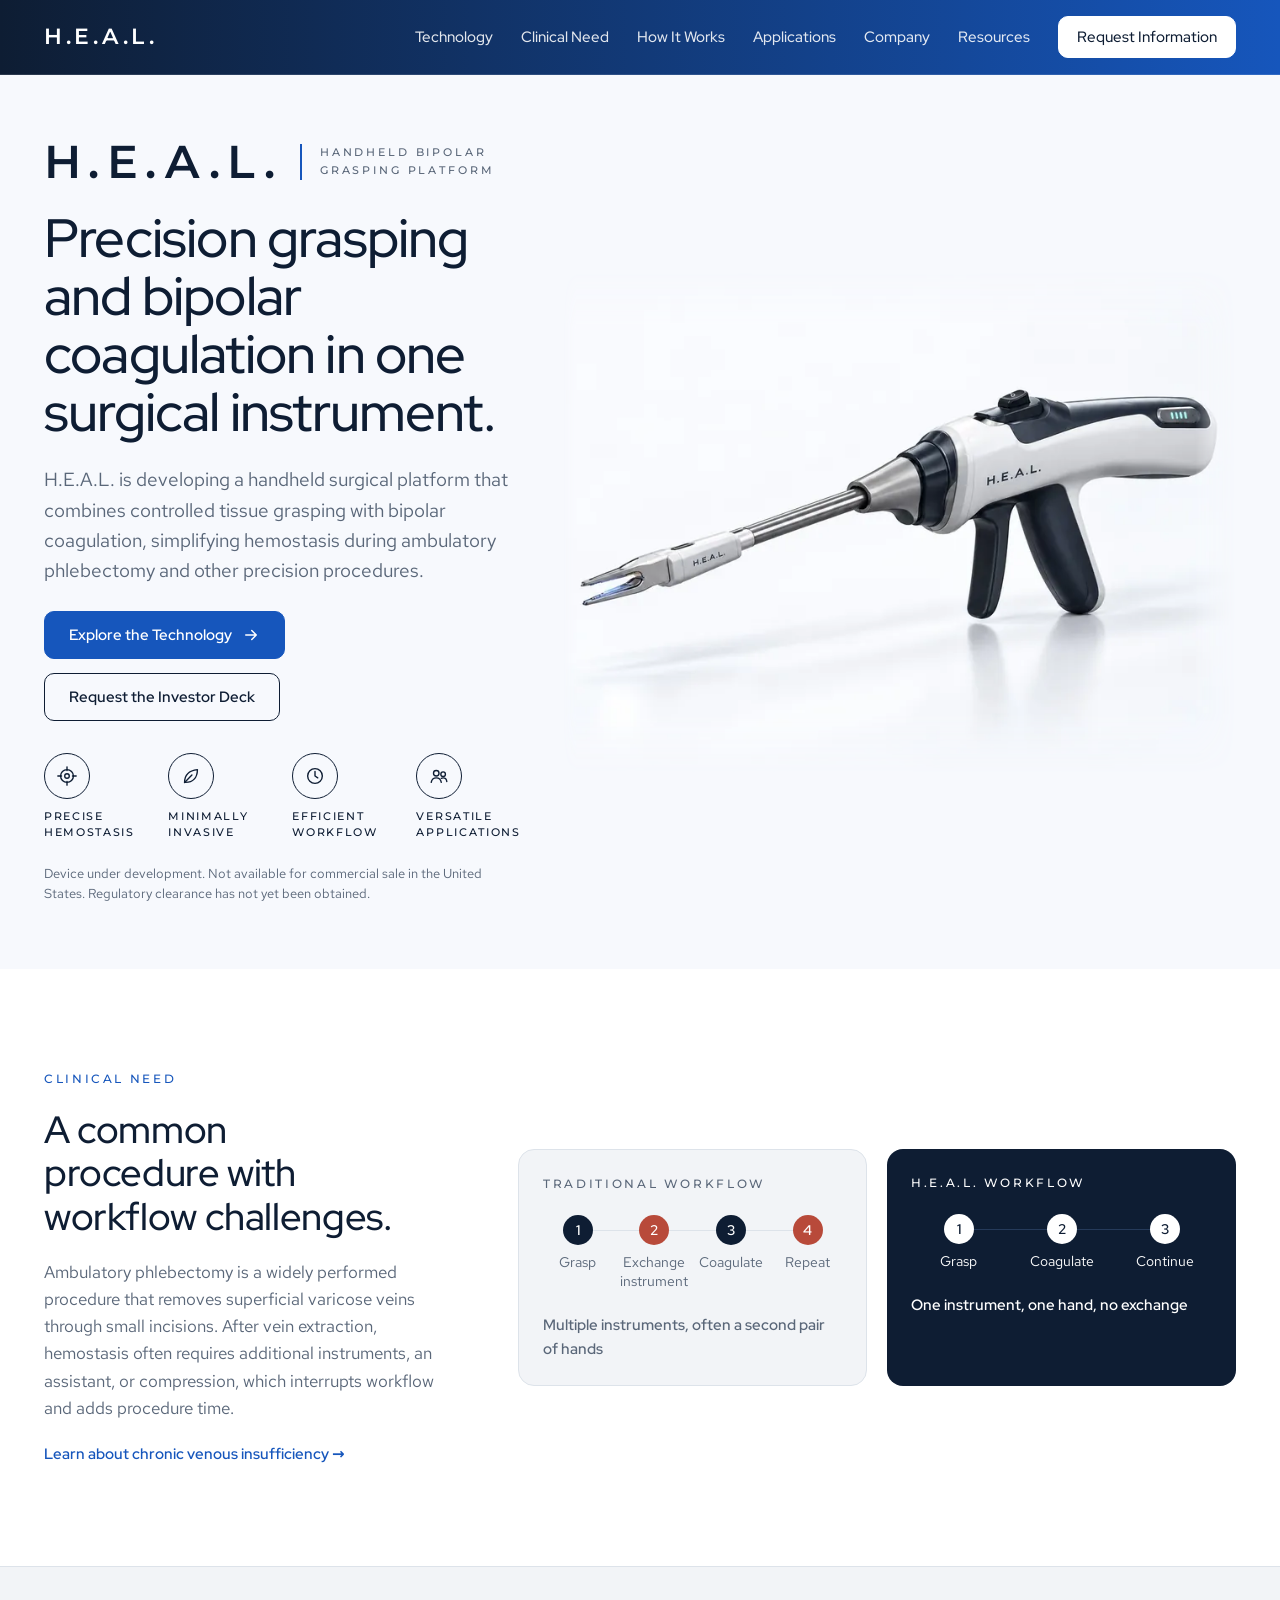
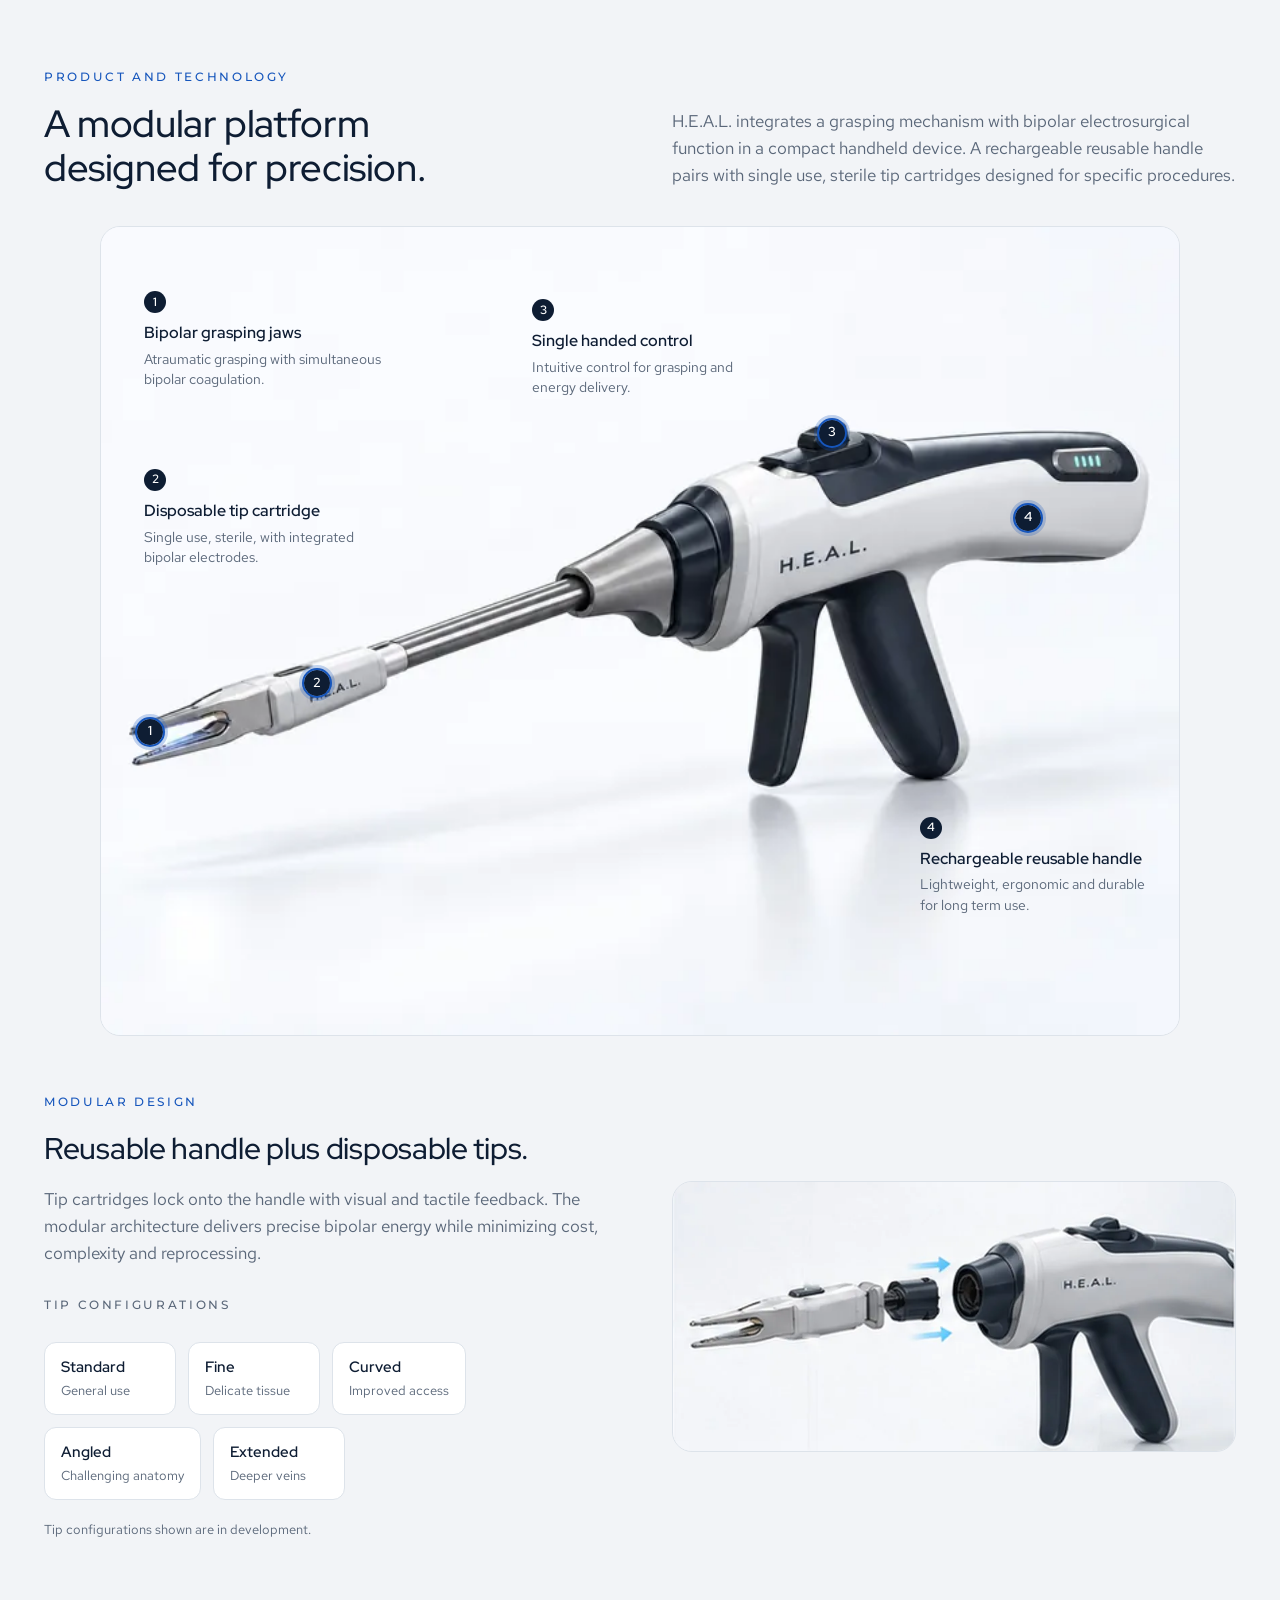
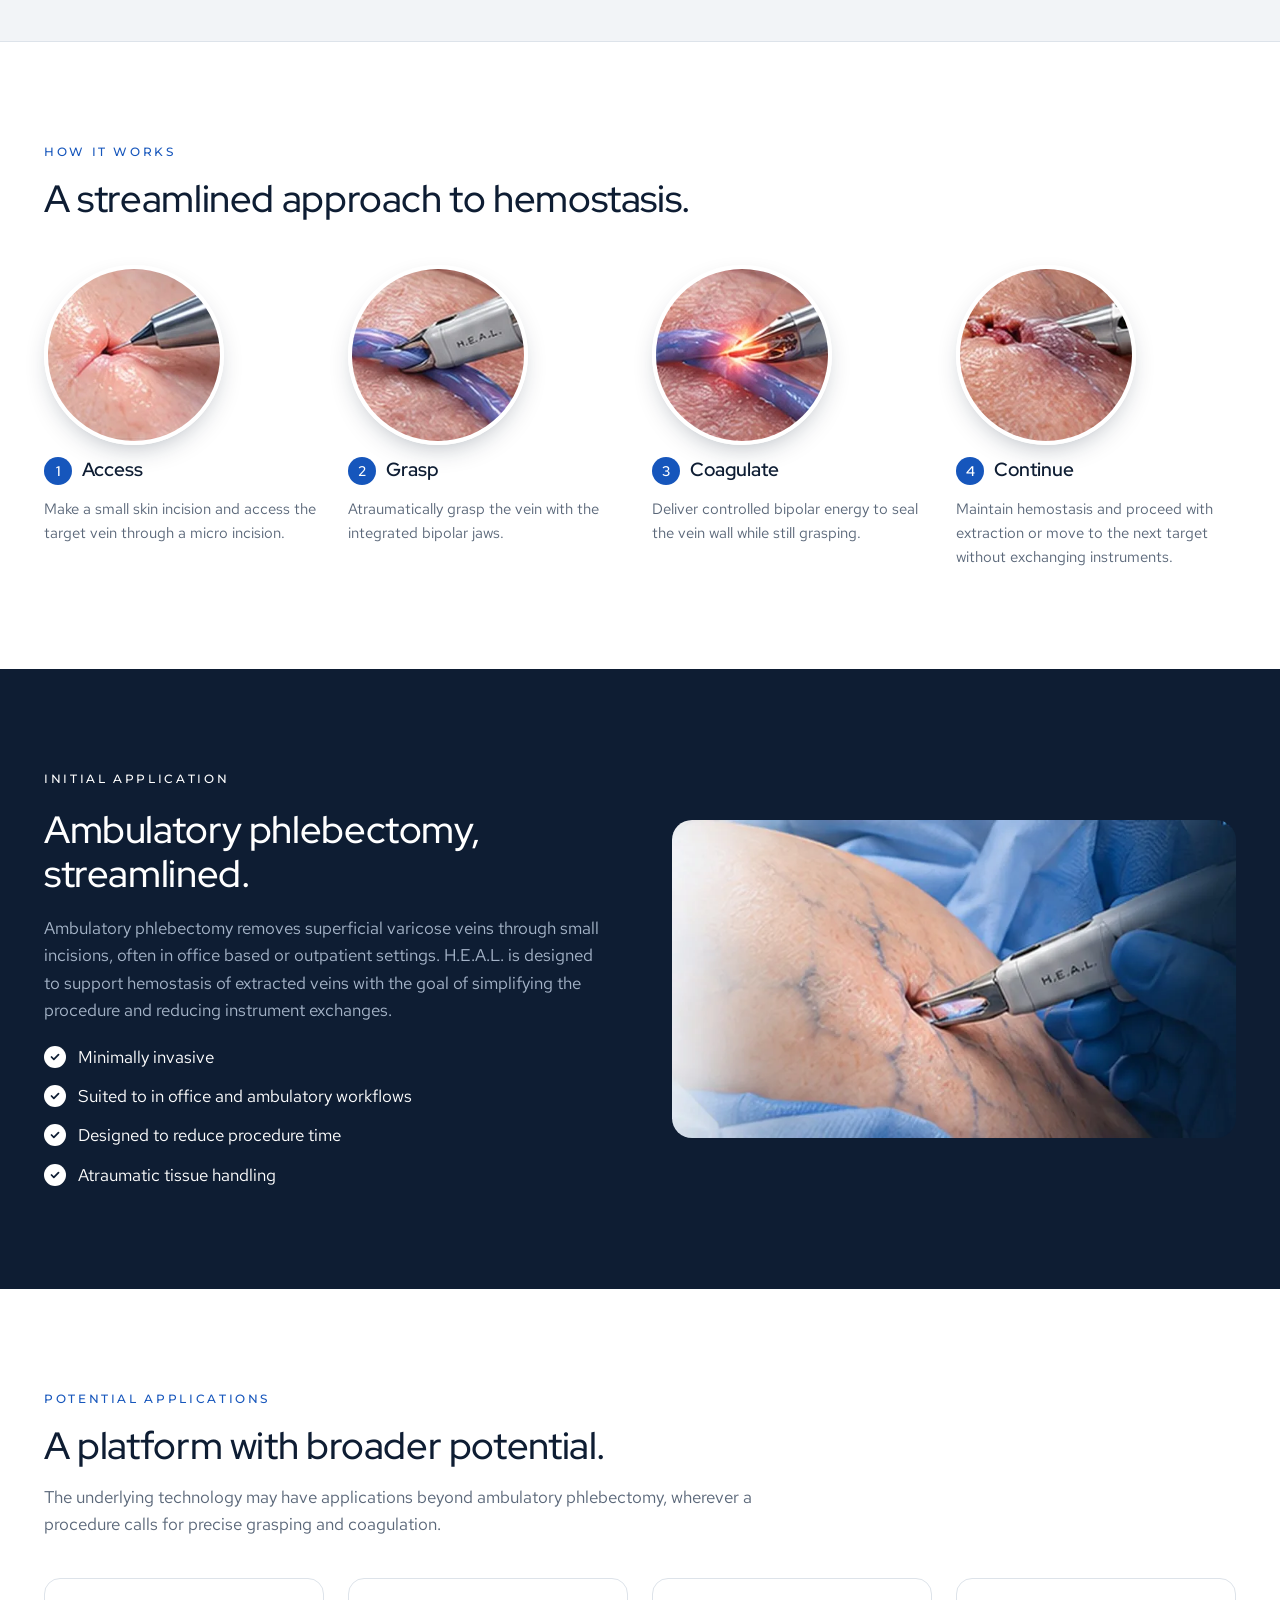
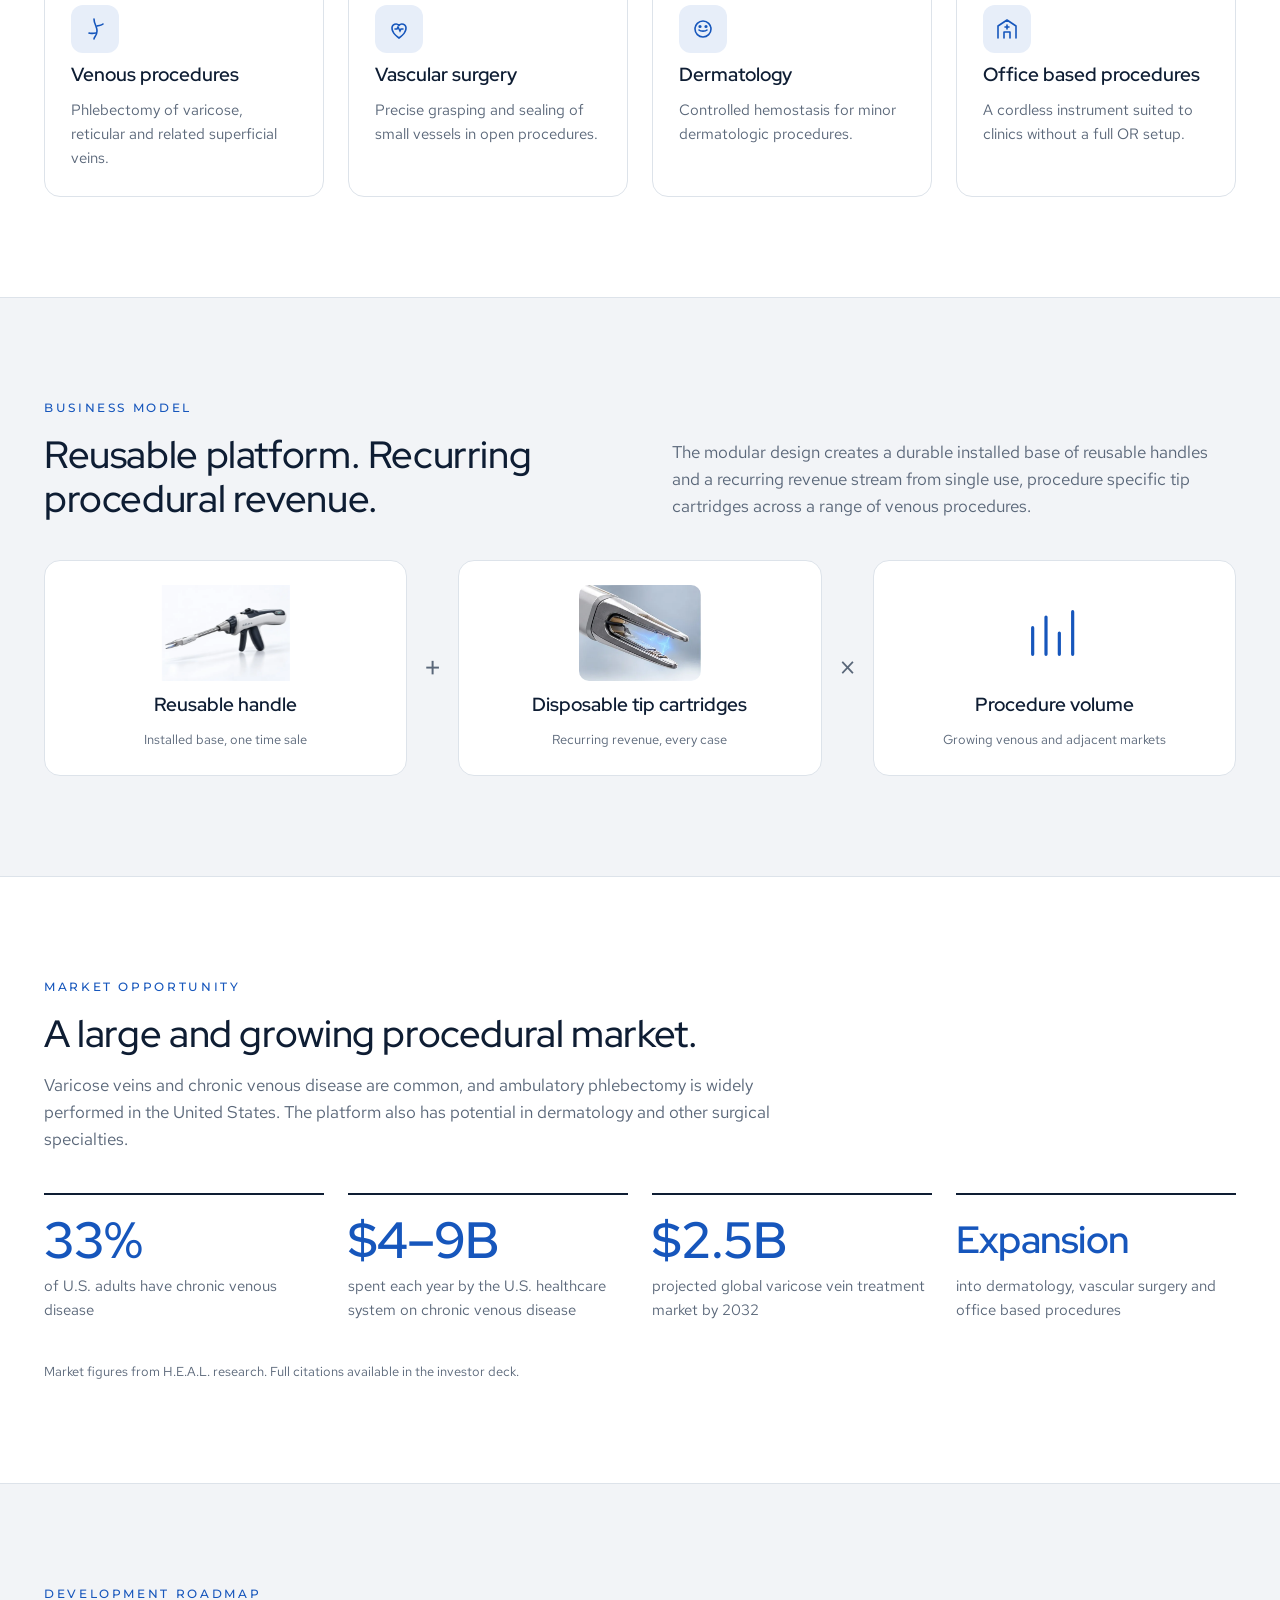
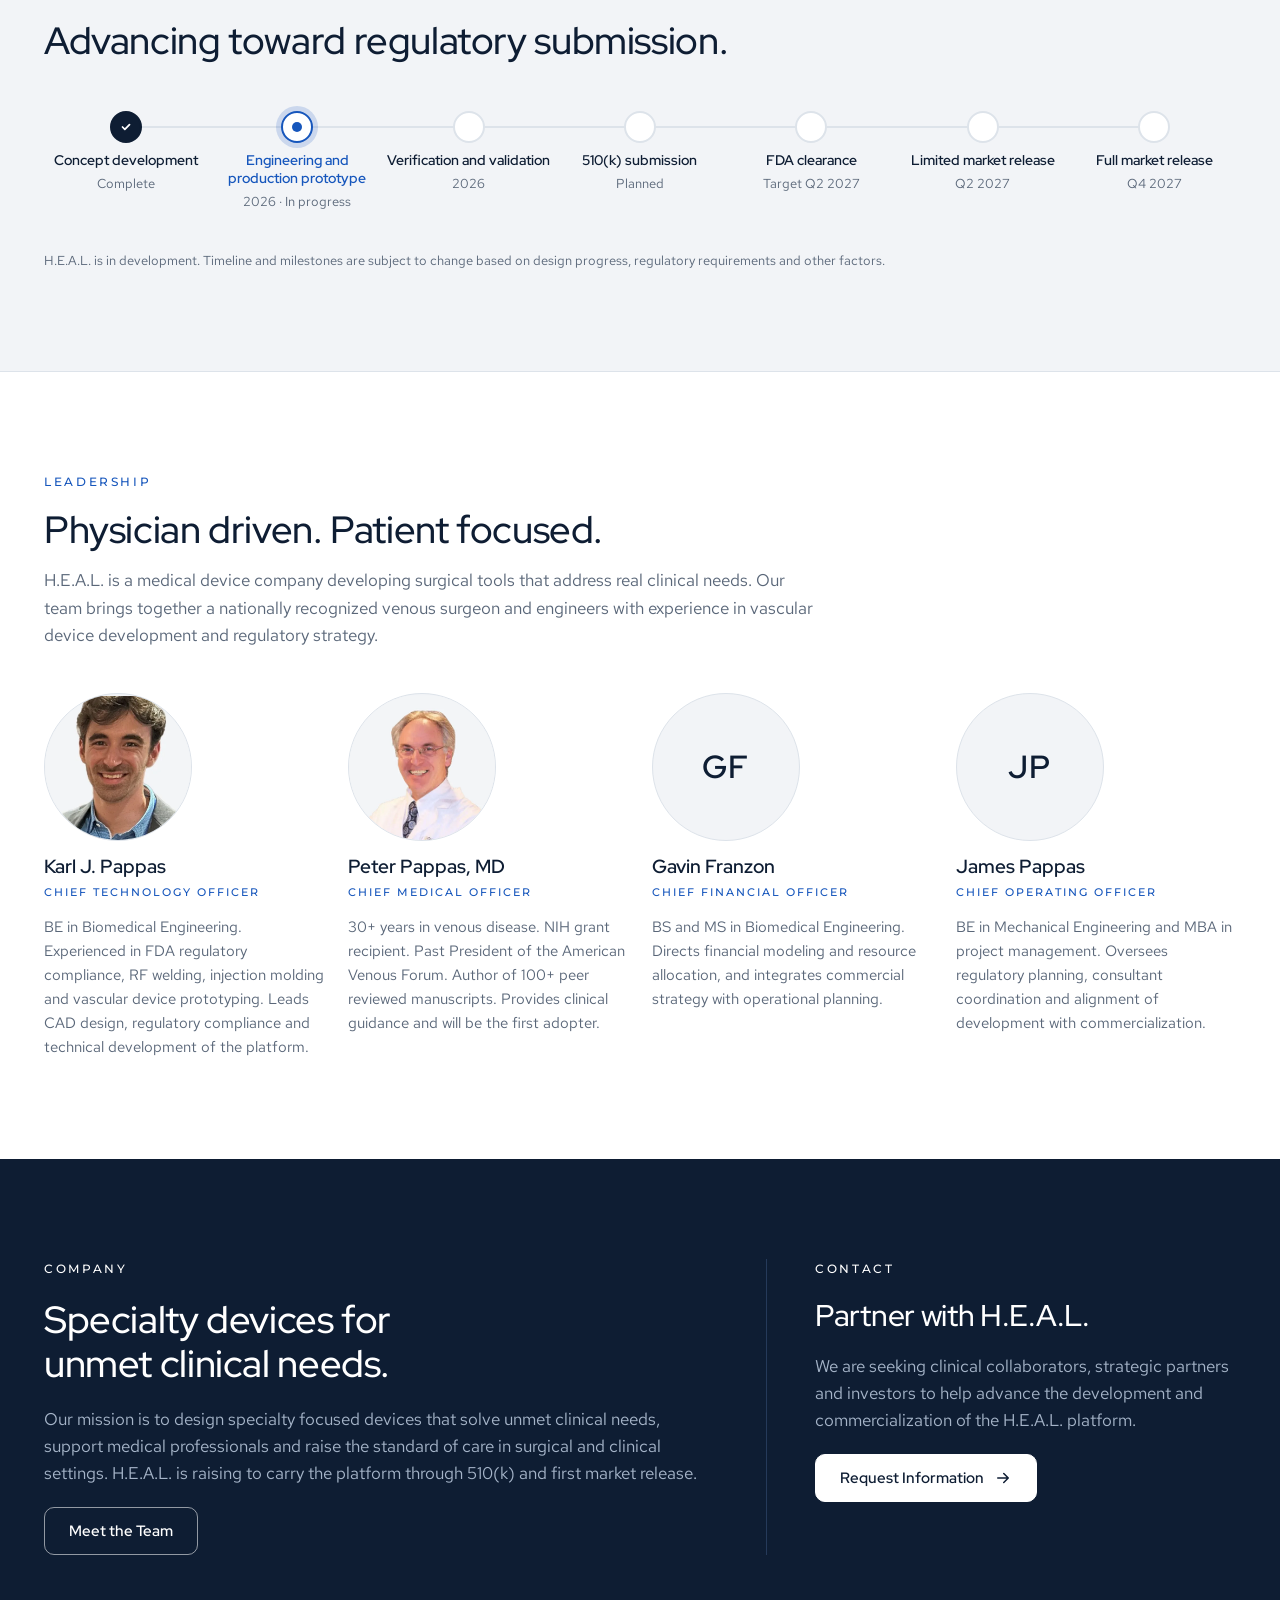
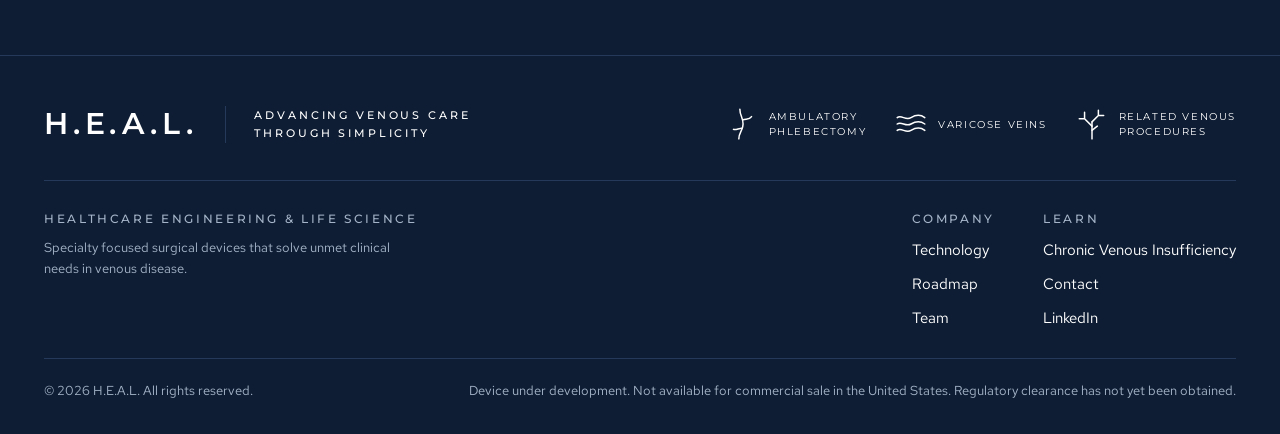
==== commit 5166492e: "Launch audit: performance, SEO, accessibility and honest contact form - WebP images with phone sized" ====
--- a/index.html
+++ b/index.html
@@ -8,15 +8,27 @@
 <meta name="description" content="H.E.A.L. is building a cordless, single handed bipolar grasping platform for precision hemostasis in phlebectomy. Investor and clinical partner information.">
 <meta property="og:title" content="H.E.A.L. | Handheld Bipolar Grasping Platform">
 <meta property="og:description" content="H.E.A.L. is building a cordless, single handed bipolar grasping platform for precision hemostasis in phlebectomy. Investor and clinical partner information.">
+<link rel="canonical" href="https://sergiuscommodus.github.io/heal-site/">
 <meta property="og:type" content="website">
-<meta property="og:image" content="assets/device-render.jpg">
+<meta property="og:site_name" content="H.E.A.L.">
+<meta property="og:url" content="https://sergiuscommodus.github.io/heal-site/">
+<meta property="og:image" content="https://sergiuscommodus.github.io/heal-site/assets/device-render.jpg">
+<meta property="og:image:width" content="1448">
+<meta property="og:image:height" content="1086">
+<meta property="og:image:alt" content="The H.E.A.L. handheld bipolar grasping device">
 <meta name="twitter:card" content="summary_large_image">
+<meta name="twitter:title" content="H.E.A.L. | Handheld Bipolar Grasping Platform">
+<meta name="twitter:description" content="H.E.A.L. is building a cordless, single handed bipolar grasping platform for precision hemostasis in phlebectomy. Investor and clinical partner information.">
+<meta name="twitter:image" content="https://sergiuscommodus.github.io/heal-site/assets/device-render.jpg">
 <meta name="theme-color" content="#0E1D33">
 <link rel="icon" href="favicon.svg" type="image/svg+xml">
+<link rel="apple-touch-icon" href="apple-touch-icon.png">
 <link rel="preconnect" href="https://fonts.googleapis.com">
 <link rel="preconnect" href="https://fonts.gstatic.com" crossorigin>
-<link rel="stylesheet" href="https://fonts.googleapis.com/css2?family=Montserrat:wght@500;600&family=Red+Hat+Display:wght@500;600&family=Red+Hat+Text:wght@400;500&display=swap">
-<link rel="stylesheet" href="assets/heal-v4.css">
+<link rel="stylesheet" href="https://fonts.googleapis.com/css2?family=Montserrat:wght@500;600&amp;family=Red+Hat+Display:wght@500;600&amp;family=Red+Hat+Text:wght@400;500&amp;display=swap">
+<link rel="preload" as="image" type="image/webp" href="assets/device-render-800.webp" imagesrcset="assets/device-render-480.webp 480w, assets/device-render-800.webp 800w, assets/device-render.webp 1448w" imagesizes="(max-width: 980px) 100vw, 58vw">
+<link rel="stylesheet" href="assets/heal-v5.min.css">
+<script type="application/ld+json">{"@context": "https://schema.org", "@type": "Organization", "name": "H.E.A.L.", "legalName": "Healthcare Engineering and Life Science", "url": "https://sergiuscommodus.github.io/heal-site/", "logo": "https://sergiuscommodus.github.io/heal-site/apple-touch-icon.png", "description": "Medical device company developing a handheld bipolar grasping platform for precision hemostasis in ambulatory phlebectomy.", "sameAs": ["https://www.linkedin.com/company/healthcare-engineering-and-life-science/"], "employee": [{"@type": "Person", "name": "Karl J. Pappas", "jobTitle": "Chief Technology Officer"}, {"@type": "Person", "name": "Peter Pappas, MD", "jobTitle": "Chief Medical Officer"}, {"@type": "Person", "name": "Gavin Franzon", "jobTitle": "Chief Financial Officer"}, {"@type": "Person", "name": "James Pappas", "jobTitle": "Chief Operating Officer"}]}</script>
 </head>
 <body>
 <header class="site-header">
@@ -72,7 +84,7 @@
       <p class="reg-note rise d5">Device under development. Not available for commercial sale in the United States. Regulatory clearance has not yet been obtained.</p>
     </div>
     <div class="stage min0 rise d2">
-      <img src="assets/device-render.jpg" width="1448" height="1086" alt="The complete H.E.A.L. device: bipolar grasping jaws on a disposable tip cartridge, a slim shaft, and a white and graphite reusable pistol grip handle with an energy button and battery indicator.">
+      <picture><source type="image/webp" srcset="assets/device-render-480.webp 480w, assets/device-render-800.webp 800w, assets/device-render.webp 1448w" sizes="(max-width: 980px) 100vw, 58vw"><img src="assets/device-render.jpg" width="1448" height="1086" fetchpriority="high" decoding="async" alt="The complete H.E.A.L. device: bipolar grasping jaws on a disposable tip cartridge, a slim shaft, and a white and graphite reusable pistol grip handle with an energy button and battery indicator."></picture>
     </div>
   </div>
 </section>
@@ -121,7 +133,7 @@
       <p class="body min0">H.E.A.L. integrates a grasping mechanism with bipolar electrosurgical function in a compact handheld device. A rechargeable reusable handle pairs with single use, sterile tip cartridges designed for specific procedures.</p>
     </div>
     <div class="anatomy">
-      <img src="assets/device-render.jpg" width="1448" height="1086" alt="H.E.A.L. device with its four main components marked." loading="lazy">
+      <picture><source type="image/webp" srcset="assets/device-render-480.webp 480w, assets/device-render-800.webp 800w, assets/device-render.webp 1448w" sizes="(max-width: 980px) 100vw, 58vw"><img src="assets/device-render.jpg" width="1448" height="1086" alt="H.E.A.L. device with its four main components marked." loading="lazy"></picture>
       <span class="dot" style="left:4.5%;top:62.5%">1</span>
       <span class="dot" style="left:20%;top:56.5%">2</span>
       <span class="dot" style="left:67.8%;top:25.5%">3</span>
@@ -154,7 +166,7 @@
         <p class="footnote">Tip configurations shown are in development.</p>
       </div>
       <div class="min0" style="border-radius:20px;overflow:hidden;background:var(--render);border:1px solid var(--line)">
-        <img src="assets/modular.jpg" width="834" height="400" alt="A disposable tip cartridge detaching from the reusable handle." loading="lazy" style="width:100%;height:auto">
+        <picture><source type="image/webp" srcset="assets/modular-480.webp 480w, assets/modular.webp 834w" sizes="(max-width: 980px) 100vw, 50vw"><img src="assets/modular.jpg" width="834" height="400" alt="A disposable tip cartridge detaching from the reusable handle." loading="lazy" style="width:100%;height:auto"></picture>
       </div>
     </div>
   </div>
@@ -168,10 +180,10 @@
       <h2 class="h-section">A streamlined approach to hemostasis.</h2>
     </div>
     <div class="how">
-      <div class="how-step"><div class="ph"><img src="assets/step-access.jpg" width="386" height="274" alt="The instrument entering a micro incision in the skin." loading="lazy"></div><div class="t"><span class="n">1</span><p class="h-card">Access</p></div><p class="body small">Make a small skin incision and access the target vein through a micro incision.</p></div>
-      <div class="how-step"><div class="ph"><img src="assets/step-grasp.jpg" width="386" height="274" alt="The jaws grasping a vein." loading="lazy"></div><div class="t"><span class="n">2</span><p class="h-card">Grasp</p></div><p class="body small">Atraumatically grasp the vein with the integrated bipolar jaws.</p></div>
-      <div class="how-step"><div class="ph"><img src="assets/step-coagulate.jpg" width="388" height="274" alt="Bipolar energy sealing the vein." loading="lazy"></div><div class="t"><span class="n">3</span><p class="h-card">Coagulate</p></div><p class="body small">Deliver controlled bipolar energy to seal the vein wall while still grasping.</p></div>
-      <div class="how-step"><div class="ph"><img src="assets/step-continue.jpg" width="386" height="274" alt="Sealed incision after extraction." loading="lazy"></div><div class="t"><span class="n">4</span><p class="h-card">Continue</p></div><p class="body small">Maintain hemostasis and proceed with extraction or move to the next target without exchanging instruments.</p></div>
+      <div class="how-step"><div class="ph"><picture><source type="image/webp" srcset="assets/step-access.webp 386w" sizes="(max-width: 620px) 50vw, 25vw"><img src="assets/step-access.jpg" width="386" height="274" alt="The instrument entering a micro incision in the skin." loading="lazy"></picture></div><div class="t"><span class="n">1</span><p class="h-card">Access</p></div><p class="body small">Make a small skin incision and access the target vein through a micro incision.</p></div>
+      <div class="how-step"><div class="ph"><picture><source type="image/webp" srcset="assets/step-grasp.webp 386w" sizes="(max-width: 620px) 50vw, 25vw"><img src="assets/step-grasp.jpg" width="386" height="274" alt="The jaws grasping a vein." loading="lazy"></picture></div><div class="t"><span class="n">2</span><p class="h-card">Grasp</p></div><p class="body small">Atraumatically grasp the vein with the integrated bipolar jaws.</p></div>
+      <div class="how-step"><div class="ph"><picture><source type="image/webp" srcset="assets/step-coagulate.webp 388w" sizes="(max-width: 620px) 50vw, 25vw"><img src="assets/step-coagulate.jpg" width="388" height="274" alt="Bipolar energy sealing the vein." loading="lazy"></picture></div><div class="t"><span class="n">3</span><p class="h-card">Coagulate</p></div><p class="body small">Deliver controlled bipolar energy to seal the vein wall while still grasping.</p></div>
+      <div class="how-step"><div class="ph"><picture><source type="image/webp" srcset="assets/step-continue.webp 386w" sizes="(max-width: 620px) 50vw, 25vw"><img src="assets/step-continue.jpg" width="386" height="274" alt="Sealed incision after extraction." loading="lazy"></picture></div><div class="t"><span class="n">4</span><p class="h-card">Continue</p></div><p class="body small">Maintain hemostasis and proceed with extraction or move to the next target without exchanging instruments.</p></div>
     </div>
   </div>
 </section>
@@ -191,7 +203,7 @@
       </ul>
     </div>
     <div class="min0" style="border-radius:20px;overflow:hidden">
-      <img src="assets/clinical-leg.jpg" width="780" height="440" alt="The device in use on a patient's leg during ambulatory phlebectomy." loading="lazy" style="width:100%;height:auto">
+      <picture><source type="image/webp" srcset="assets/clinical-leg-480.webp 480w, assets/clinical-leg.webp 780w" sizes="(max-width: 980px) 100vw, 50vw"><img src="assets/clinical-leg.jpg" width="780" height="440" alt="The device in use on a patient's leg during ambulatory phlebectomy." loading="lazy" style="width:100%;height:auto"></picture>
     </div>
   </div>
 </section>
@@ -224,9 +236,9 @@
       <p class="body min0">The modular design creates a durable installed base of reusable handles and a recurring revenue stream from single use, procedure specific tip cartridges across a range of venous procedures.</p>
     </div>
     <div class="equation">
-      <div class="eq-item"><div class="ic"><img src="assets/device-render.jpg" width="1448" height="1086" alt="" loading="lazy" style="max-height:96px;width:auto;object-fit:contain"></div><p class="h-card">Reusable handle</p><p class="tag-line">Installed base, one time sale</p></div>
+      <div class="eq-item"><div class="ic"><picture><source type="image/webp" srcset="assets/device-render-480.webp 480w, assets/device-render-800.webp 800w, assets/device-render.webp 1448w" sizes="(max-width: 980px) 100vw, 58vw"><img src="assets/device-render.jpg" width="1448" height="1086" alt="" loading="lazy" style="max-height:96px;width:auto;object-fit:contain"></picture></div><p class="h-card">Reusable handle</p><p class="tag-line">Installed base, one time sale</p></div>
       <p class="eq-op" aria-hidden="true">+</p>
-      <div class="eq-item"><div class="ic"><img src="assets/tip-bipolar.jpg" width="690" height="546" alt="" loading="lazy" style="max-height:96px;width:auto;border-radius:10px"></div><p class="h-card">Disposable tip cartridges</p><p class="tag-line">Recurring revenue, every case</p></div>
+      <div class="eq-item"><div class="ic"><picture><source type="image/webp" srcset="assets/tip-bipolar-480.webp 480w, assets/tip-bipolar.webp 690w" sizes="200px"><img src="assets/tip-bipolar.jpg" width="690" height="546" alt="" loading="lazy" style="max-height:96px;width:auto;border-radius:10px"></picture></div><p class="h-card">Disposable tip cartridges</p><p class="tag-line">Recurring revenue, every case</p></div>
       <p class="eq-op" aria-hidden="true">×</p>
       <div class="eq-item"><div class="ic"><svg width="64" height="64" viewBox="0 0 24 24" fill="none" stroke="currentColor" stroke-width="1.2" stroke-linecap="round" aria-hidden="true"><path d="M4 20V10M9 20V6M14 20v-8M19 20V4"/></svg></div><p class="h-card">Procedure volume</p><p class="tag-line">Growing venous and adjacent markets</p></div>
     </div>
@@ -281,22 +293,22 @@
     </div>
     <div class="grid-4">
       <div class="member">
-        <div class="photo"><img src="assets/team-karl.jpg" width="540" height="540" alt="Karl J. Pappas" loading="lazy"></div>
+        <div class="photo"><picture><source type="image/webp" srcset="assets/team-karl.webp 540w" sizes="148px"><img src="assets/team-karl.jpg" width="540" height="540" alt="Karl J. Pappas" loading="lazy"></picture></div>
         <div class="stack-sm" style="gap:4px"><p class="h-card">Karl J. Pappas</p><p class="role">Chief Technology Officer</p></div>
         <p class="body small">BE in Biomedical Engineering. Experienced in FDA regulatory compliance, RF welding, injection molding and vascular device prototyping. Leads CAD design, regulatory compliance and technical development of the platform.</p>
       </div>
       <div class="member">
-        <div class="photo"><img src="assets/team-peter.jpg" width="540" height="540" alt="Dr. Peter Pappas" loading="lazy"></div>
+        <div class="photo"><picture><source type="image/webp" srcset="assets/team-peter.webp 540w" sizes="148px"><img src="assets/team-peter.jpg" width="540" height="540" alt="Dr. Peter Pappas" loading="lazy"></picture></div>
         <div class="stack-sm" style="gap:4px"><p class="h-card">Peter Pappas, MD</p><p class="role">Chief Medical Officer</p></div>
         <p class="body small">30+ years in venous disease. NIH grant recipient. Past President of the American Venous Forum. Author of 100+ peer reviewed manuscripts. Provides clinical guidance and will be the first adopter.</p>
       </div>
       <div class="member">
-        <div class="photo"><b>GF</b><small>[Headshot]</small></div>
+        <div class="photo"><b>GF</b></div>
         <div class="stack-sm" style="gap:4px"><p class="h-card">Gavin Franzon</p><p class="role">Chief Financial Officer</p></div>
         <p class="body small">BS and MS in Biomedical Engineering. Directs financial modeling and resource allocation, and integrates commercial strategy with operational planning.</p>
       </div>
       <div class="member">
-        <div class="photo"><b>JP</b><small>[Headshot]</small></div>
+        <div class="photo"><b>JP</b></div>
         <div class="stack-sm" style="gap:4px"><p class="h-card">James Pappas</p><p class="role">Chief Operating Officer</p></div>
         <p class="body small">BE in Mechanical Engineering and MBA in project management. Oversees regulatory planning, consultant coordination and alignment of development with commercialization.</p>
       </div>
@@ -356,7 +368,7 @@
       </div>
     </div>
     <div class="footer-legal">
-      <p>© 2026 H.E.A.L. All rights reserved. [Privacy Policy] · [Terms of Use]</p>
+      <p>© 2026 H.E.A.L. All rights reserved.</p>
       <p>Device under development. Not available for commercial sale in the United States. Regulatory clearance has not yet been obtained.</p>
     </div>
   </div>
@@ -364,6 +376,6 @@
 <script>
 (function(){var b=document.getElementById('menu-btn'),n=document.getElementById('nav-links');if(!b||!n)return;b.addEventListener('click',function(){var o=n.classList.toggle('open');b.setAttribute('aria-expanded',o?'true':'false');});n.addEventListener('click',function(e){if(e.target.tagName==='A'){n.classList.remove('open');b.setAttribute('aria-expanded','false');}});})();
 </script>
-<script src="assets/heal.js?v=1" defer></script>
+<script src="assets/heal-v5.min.js" defer></script>
 </body>
 </html>
--- a/assets/heal-v5.min.css
+++ b/assets/heal-v5.min.css
@@ -0,0 +1 @@
+:root{--navy:#0E1D33;--ink:#0E1D33;--muted:#5A6779;--blue:#1656BC;--blue-hover:#11469A;--blue-soft:#E7EEF9;--blue-line:#C5D4EE;--on-navy:var(--on-navy);--render:#F7F9FD;--ground:#F2F4F7;--paper:#FFFFFF;--line:#DDE3EA;--navy-line:#253A5A;--navy-muted:#A5B4C8;--wordmark:"Montserrat",system-ui,-apple-system,"Segoe UI",sans-serif;--display:"Red Hat Display",system-ui,-apple-system,"Segoe UI",sans-serif;--body:"Red Hat Text",system-ui,-apple-system,"Segoe UI",sans-serif;color-scheme:light}*,*::before,*::after{box-sizing:border-box}html{scroll-behavior:smooth;scroll-padding-top:84px}@media (prefers-reduced-motion:reduce){html{scroll-behavior:auto}*{transition:none !important}}body{margin:0;background:var(--paper);color:var(--ink);font-family:var(--body);font-size:17px;line-height:1.6;-webkit-font-smoothing:antialiased}img{max-width:100%;display:block}a{color:var(--blue)}a:hover{color:var(--blue-hover)}:focus-visible{outline:2px solid var(--blue);outline-offset:3px}[hidden]{display:none !important}p,h1,h2,h3,ul{margin:0}.wrap{max-width:1240px;margin:0 auto;padding-inline:24px;width:100%}.wordmark{font-family:var(--wordmark);font-weight:600;letter-spacing:.16em;color:var(--navy)}.eyebrow{font-family:var(--wordmark);font-weight:500;font-size:12px;letter-spacing:.22em;text-transform:uppercase;color:var(--muted)}.eyebrow.accent{color:var(--blue)}.h-display{font-family:var(--display);font-weight:500;letter-spacing:-.015em;line-height:1.08;color:var(--navy);text-wrap:balance}.h-section{font-family:var(--display);font-weight:500;letter-spacing:-.01em;line-height:1.15;font-size:clamp(28px,3.2vw,38px);color:var(--navy);text-wrap:balance}.h-card{font-family:var(--display);font-weight:600;font-size:19px;line-height:1.3;color:var(--navy)}.lede{font-size:clamp(17px,1.5vw,19px);line-height:1.6;color:var(--muted);max-width:62ch}.body{color:var(--muted)}.small{font-size:15px}.mono-cap{font-family:var(--wordmark);font-weight:500;font-size:12px;letter-spacing:.24em;text-transform:uppercase;color:var(--muted)}.rule{width:56px;height:2px;background:var(--blue);border:0;margin:0}.footnote{font-size:13px;color:var(--muted);line-height:1.6}.link-arrow{font-family:var(--display);font-weight:600;font-size:15px;text-decoration:none;color:var(--blue)}.link-arrow:hover{color:var(--navy)}.btn{display:inline-flex;align-items:center;justify-content:center;gap:10px;min-height:48px;padding:0 24px;border-radius:10px;font-family:var(--display);font-weight:600;font-size:15px;text-decoration:none;border:1.5px solid var(--navy);color:var(--navy);background:transparent;cursor:pointer;transition:background .15s,color .15s,border-color .15s}.btn:hover{border-color:var(--blue);color:var(--blue)}.btn-solid,.btn-blue{background:var(--blue);border-color:var(--blue);color:#fff}.btn-solid:hover,.btn-blue:hover{background:var(--blue-hover);border-color:var(--blue-hover);color:#fff}.btn-ghost-light{border-color:rgba(255,255,255,.55);color:#fff}.btn-ghost-light:hover{border-color:#fff;color:#fff;background:rgba(255,255,255,.08)}.btn svg{flex:none}.site-header{position:sticky;top:0;z-index:20;background:linear-gradient(90deg,var(--navy) 0%,var(--blue) 100%);border-bottom:1px solid rgba(255,255,255,.12);transition:box-shadow .3s}.site-header.scrolled{box-shadow:0 10px 30px -12px rgba(14,29,51,.55)}.site-header .wrap{display:flex;align-items:center;justify-content:space-between;gap:24px;min-height:74px;flex-wrap:wrap}.brand{display:flex;flex-direction:column;gap:2px;text-decoration:none}.brand .wordmark{font-size:22px;color:#fff}.brand .sub{display:none;font-family:var(--wordmark);font-size:9px;letter-spacing:.26em;text-transform:uppercase;color:var(--muted)}.nav-links{display:flex;align-items:center;gap:28px}.nav-links a{font-family:var(--display);font-weight:500;font-size:15px;color:rgba(255,255,255,.88);text-decoration:none;position:relative}.nav-links a:not(.btn)::after{content:"";position:absolute;left:0;right:0;bottom:-6px;height:2px;background:#fff;transform:scaleX(0);transform-origin:left;transition:transform .25s}.nav-links a:not(.btn):hover::after{transform:scaleX(1)}.nav-links a:hover,.nav-links a[aria-current="page"]{color:#fff}.nav-links a.btn{color:var(--navy);min-height:42px;padding:0 18px;background:#fff;border-color:#fff}.nav-links a.btn:hover{background:var(--blue-soft);border-color:var(--blue-soft);color:var(--navy)}.menu-btn{display:none;min-height:44px;min-width:44px;align-items:center;justify-content:center;background:transparent;border:1.5px solid rgba(255,255,255,.4);border-radius:10px;cursor:pointer;color:#fff}@media (max-width:1000px){.menu-btn{display:inline-flex}.nav-links{display:none;width:100%;flex-direction:column;align-items:flex-start;gap:18px;padding-block:6px 22px}.nav-links.open{display:flex}}section{padding-block:clamp(64px,8vw,100px)}.bg-ground{background:var(--ground)}.bg-navy{background:var(--navy);color:#fff}.bg-navy .h-section,.bg-navy .h-card,.bg-navy .h-display{color:#fff}.bg-navy .body,.bg-navy .lede,.bg-navy .footnote{color:var(--navy-muted)}.bg-navy .eyebrow{color:var(--navy-muted)}.bg-navy .eyebrow.accent{color:var(--on-navy)}.bg-navy .btn-blue{background:#fff;border-color:#fff;color:var(--navy)}.bg-navy .btn-blue:hover{background:var(--on-navy);border-color:var(--on-navy);color:var(--navy)}.border-y{border-block:1px solid var(--line)}.stack{display:flex;flex-direction:column;gap:20px}.stack-sm{display:flex;flex-direction:column;gap:10px}.head{display:flex;flex-direction:column;gap:16px;max-width:780px}.grid-2{display:grid;grid-template-columns:repeat(2,minmax(0,1fr));gap:clamp(32px,5vw,64px);align-items:center}.grid-3{display:grid;grid-template-columns:repeat(3,minmax(0,1fr));gap:24px}.grid-4{display:grid;grid-template-columns:repeat(4,minmax(0,1fr));gap:24px}.min0{min-width:0}@media (max-width:980px){.grid-3,.grid-4{grid-template-columns:repeat(2,minmax(0,1fr))}.grid-2{grid-template-columns:minmax(0,1fr)}}@media (max-width:620px){.grid-3,.grid-4{grid-template-columns:minmax(0,1fr)}}.card{background:var(--paper);border:1px solid var(--line);border-radius:16px;padding:32px}.hero-dark{background:var(--render);color:var(--ink);padding-block:clamp(40px,5vw,72px);overflow:hidden}.hero-dark-grid{display:grid;grid-template-columns:minmax(0,5fr) minmax(0,7fr);gap:clamp(24px,3vw,40px);align-items:center}.hero-dark h1{font-family:var(--display);font-weight:500;font-size:clamp(36px,4.2vw,54px);line-height:1.08;letter-spacing:-.015em;color:var(--navy);text-wrap:balance}.hero-dark .lede{color:var(--muted)}.hero-cta{display:flex;gap:14px;flex-wrap:wrap}.reg-note{font-size:13px;line-height:1.55;color:var(--muted);max-width:52ch}.hero-lockup{display:flex;align-items:center;gap:18px;flex-wrap:wrap}.hero-lockup .wordmark{font-size:clamp(34px,3.6vw,46px);font-weight:600;letter-spacing:.16em;line-height:1}.hero-lockup .sl{font-family:var(--wordmark);font-weight:500;font-size:11px;letter-spacing:.26em;text-transform:uppercase;color:var(--muted);line-height:1.6;padding-left:18px;border-left:2px solid var(--blue)}.stage{max-width:100%;margin-inline-end:calc((100vw - min(1240px,100vw)) / -2 - 24px)}.stage img{width:100%;height:auto;aspect-ratio:1448/1086;object-fit:contain;-webkit-mask-image:linear-gradient(to right,transparent 0,#000 2%,#000 94%,transparent 100%),linear-gradient(to bottom,transparent 0,#000 12%,#000 88%,transparent 100%);-webkit-mask-composite:source-in;mask-image:linear-gradient(to right,transparent 0,#000 2%,#000 94%,transparent 100%),linear-gradient(to bottom,transparent 0,#000 12%,#000 88%,transparent 100%);mask-composite:intersect}.hero-icons{display:grid;grid-template-columns:repeat(4,minmax(0,1fr));gap:16px;margin-top:8px}.hero-icon{display:flex;flex-direction:column;gap:10px}.hero-icon .ico{width:46px;height:46px;border-radius:50%;border:1.5px solid var(--navy);display:flex;align-items:center;justify-content:center;color:var(--navy)}.hero-icon p{font-family:var(--wordmark);font-weight:500;font-size:10.5px;letter-spacing:.16em;text-transform:uppercase;color:var(--navy);line-height:1.5}@media (max-width:980px){.hero-dark-grid{grid-template-columns:minmax(0,1fr)}.stage{margin-inline:-24px}}@media (max-width:480px){.hero-icons{grid-template-columns:repeat(2,minmax(0,1fr))}}.rise{animation:rise .8s cubic-bezier(.2,.7,.2,1) var(--d,0s) both}.rise.d1{--d:.08s}.rise.d2{--d:.16s}.rise.d3{--d:.24s}.rise.d4{--d:.32s}.rise.d5{--d:.4s}html:not(.no-intro) .rise{animation-delay:calc(3.3s + var(--d,0s))}@keyframes rise{from{opacity:0;transform:translateY(18px)}to{opacity:1;transform:none}}.intro{position:fixed;inset:0;z-index:100;background:radial-gradient(120% 120% at 50% 40%,var(--blue) 0%,var(--navy) 100%);overflow:hidden;display:flex;align-items:center;justify-content:center;padding-inline:24px;animation:introOut .8s cubic-bezier(.7,0,.3,1) 3s forwards;cursor:pointer}.no-intro .intro{display:none}.intro-mark{display:flex;flex-direction:column;align-items:center;gap:22px;text-align:center}.intro-letters{display:flex;font-family:var(--wordmark);font-weight:600;font-size:clamp(52px,11vw,128px);letter-spacing:.14em;line-height:1;color:#fff;margin-right:-.14em;position:relative}.intro-letters span{display:inline-block;opacity:0;transform:translateY(36px);animation:letterIn .65s cubic-bezier(.2,.7,.2,1) forwards}.intro-letters span:nth-child(1){animation-delay:.15s}.intro-letters span:nth-child(2){animation-delay:.3s}.intro-letters span:nth-child(3){animation-delay:.45s}.intro-letters span:nth-child(4){animation-delay:.6s}.intro-rule{height:2px;width:0;background:#fff;box-shadow:0 0 18px rgba(255,255,255,.8);animation:ruleGrow .6s ease 1.1s forwards}.intro-slogan{overflow:hidden;padding-block:2px}.intro-slogan span{display:inline-block;font-family:var(--wordmark);font-weight:500;font-size:clamp(11px,1.6vw,16px);letter-spacing:.3em;text-transform:uppercase;color:#fff;transform:translateX(-110%);animation:slideIn .9s cubic-bezier(.2,.7,.2,1) 1.35s forwards}.intro-tag{font-family:var(--body);font-size:clamp(13px,1.4vw,15px);color:rgba(255,255,255,.75);opacity:0;animation:fadeIn .6s ease 1.9s forwards}@keyframes letterIn{to{opacity:1;transform:none}}.intro-letters::after{content:"";position:absolute;inset:-10% -20%;background:linear-gradient(100deg,transparent 35%,rgba(255,255,255,.55) 50%,transparent 65%);transform:translateX(-120%);animation:shine 1.1s ease 1.05s forwards;mix-blend-mode:overlay;pointer-events:none}@keyframes shine{to{transform:translateX(120%)}}.intro-rings{position:absolute;left:50%;top:50%;width:0;height:0;pointer-events:none}.intro-rings i{position:absolute;left:0;top:0;width:140px;height:140px;margin:-70px 0 0 -70px;border-radius:50%;border:1px solid rgba(255,255,255,.35);opacity:0;animation:ring 2.4s ease-out forwards}.intro-rings i:nth-child(2){animation-delay:.5s}.intro-rings i:nth-child(3){animation-delay:1s}@keyframes ring{0%{opacity:.7;transform:scale(.4)}100%{opacity:0;transform:scale(9)}}.intro-skip{position:absolute;bottom:28px;left:50%;transform:translateX(-50%);font-family:var(--wordmark);font-size:10px;letter-spacing:.24em;text-transform:uppercase;color:rgba(255,255,255,.55);opacity:0;animation:fadeIn .5s ease .6s forwards}@keyframes ruleGrow{to{width:min(220px,50vw)}}@keyframes slideIn{to{transform:none}}@keyframes fadeIn{to{opacity:1}}@keyframes introOut{0%{clip-path:inset(0 0 0 0)}100%{clip-path:inset(0 0 100% 0);visibility:hidden}}@media (prefers-reduced-motion:reduce){.intro{display:none}.rise{animation:none}}.hero{background:linear-gradient(180deg,#FFFFFF 0%,var(--ground) 100%)}.flow{border-radius:16px;padding:24px;display:flex;flex-direction:column;gap:22px}.flow-old{background:var(--ground);border:1px solid var(--line)}.flow-new{background:var(--navy);color:#fff}.flow-new .eyebrow{color:var(--on-navy)}.steps-line{display:grid;gap:8px;position:relative}.steps-line::before{content:"";position:absolute;left:12%;right:12%;top:15px;height:1.5px;background:var(--line)}.flow-new .steps-line::before{background:var(--navy-line)}.steps-line .st{display:flex;flex-direction:column;align-items:center;gap:8px;text-align:center;position:relative}.steps-line .n{width:30px;height:30px;border-radius:50%;display:flex;align-items:center;justify-content:center;font-family:var(--display);font-weight:600;font-size:14px;background:var(--navy);color:#fff}.flow-new .steps-line .n{background:#fff;color:var(--navy)}.steps-line .st p{font-size:14px;line-height:1.35;color:var(--muted)}.flow-new .steps-line .st p{color:var(--on-navy)}.steps-line .st.extra .n{background:#B84A3A}.flow-tally{font-family:var(--display);font-weight:600;font-size:15px}.flow-old .flow-tally{color:var(--muted)}.flow-new .flow-tally{color:#fff}.anatomy{position:relative;margin:36px auto 0;max-width:1080px;border-radius:20px;overflow:hidden;background:var(--render);border:1px solid var(--line)}.anatomy img{width:100%;height:auto;aspect-ratio:1448/1086;object-fit:contain}.callout{position:absolute;display:flex;flex-direction:column;gap:3px;max-width:240px}.callout strong{font-family:var(--display);font-weight:600;font-size:16px;color:var(--navy)}.callout span{font-size:14px;line-height:1.45;color:var(--muted)}.dot{position:absolute;width:26px;height:26px;margin:-13px 0 0 -13px;border-radius:50%;background:var(--navy);color:#fff;display:flex;align-items:center;justify-content:center;font-family:var(--display);font-weight:600;font-size:13px;box-shadow:0 0 0 5px rgba(22,86,188,.25)}.callout .k{display:inline-flex;width:22px;height:22px;border-radius:50%;background:var(--navy);color:#fff;align-items:center;justify-content:center;font-size:12px;font-family:var(--display);font-weight:600;margin-bottom:4px}.anatomy-list{display:none}@media (max-width:980px){.callout{display:none}.anatomy-list{display:grid}}.tips{display:flex;flex-wrap:wrap;gap:12px;margin-top:8px}.tip{display:flex;flex-direction:column;gap:2px;padding:12px 16px;border:1px solid var(--line);border-radius:12px;background:var(--paper);min-width:132px}.tip b{font-family:var(--display);font-weight:600;font-size:15px;color:var(--navy)}.tip span{font-size:13px;color:var(--muted)}.how{display:grid;grid-template-columns:repeat(4,minmax(0,1fr));gap:24px}.how-step{display:flex;flex-direction:column;gap:12px}.how-step .ph{aspect-ratio:1;border-radius:50%;overflow:hidden;max-width:180px;width:100%;border:4px solid var(--paper);box-shadow:0 10px 30px -14px rgba(14,29,51,.45)}.how-step .ph img{width:100%;height:100%;object-fit:cover}.how-step .t{display:flex;align-items:center;gap:10px}.how-step .n{width:28px;height:28px;flex:none;border-radius:50%;background:var(--blue);color:#fff;display:flex;align-items:center;justify-content:center;font-family:var(--display);font-weight:600;font-size:14px}@media (max-width:980px){.how{grid-template-columns:repeat(2,minmax(0,1fr))}}.checks{list-style:none;padding:0;display:flex;flex-direction:column;gap:12px}.checks li{display:flex;gap:12px;align-items:flex-start;color:var(--ink)}.checks li::before{content:"";flex:none;width:22px;height:22px;margin-top:2px;border-radius:50%;background:var(--blue) url("data:image/svg+xml,%3Csvg xmlns='http://www.w3.org/2000/svg' viewBox='0 0 24 24' fill='none' stroke='white' stroke-width='3' stroke-linecap='round' stroke-linejoin='round'%3E%3Cpath d='M6 12l4 4 8-8'/%3E%3C/svg%3E") center/14px no-repeat}.bg-navy .checks li::before{background:#fff url("data:image/svg+xml,%3Csvg xmlns='http://www.w3.org/2000/svg' viewBox='0 0 24 24' fill='none' stroke='%230E1D33' stroke-width='3' stroke-linecap='round' stroke-linejoin='round'%3E%3Cpath d='M6 12l4 4 8-8'/%3E%3C/svg%3E") center/14px no-repeat}.panel{display:flex;flex-direction:column;background:var(--paper);border:1px solid var(--line);border-radius:16px;overflow:hidden}.panel .ph{aspect-ratio:5/4;background:var(--ground);overflow:hidden}.panel .ph img{width:100%;height:100%;object-fit:cover}.panel .pb{display:flex;flex-direction:column;gap:8px;padding:22px 22px 26px}.app-ico{width:48px;height:48px;border-radius:12px;background:var(--blue-soft);color:var(--blue);display:flex;align-items:center;justify-content:center}.equation{display:grid;grid-template-columns:minmax(0,1fr) auto minmax(0,1fr) auto minmax(0,1fr);gap:16px;align-items:center}.eq-item{display:flex;flex-direction:column;align-items:center;gap:12px;text-align:center;padding:24px 16px;border-radius:16px;background:var(--paper);border:1px solid var(--line);height:100%}.eq-item .ic{height:96px;display:flex;align-items:center;justify-content:center;color:var(--blue)}.eq-item .ic img{max-height:96px;width:auto;mix-blend-mode:multiply}.eq-op{font-family:var(--display);font-size:32px;font-weight:400;color:var(--muted)}.tag-line{font-size:13px;color:var(--muted)}@media (max-width:760px){.equation{grid-template-columns:minmax(0,1fr)}.eq-op{text-align:center}}.pill{align-self:flex-start;font-family:var(--wordmark);font-weight:500;font-size:11px;letter-spacing:.18em;text-transform:uppercase;padding:6px 12px;border-radius:999px;border:1px solid var(--line);color:var(--blue);background:var(--paper)}.stat{display:flex;flex-direction:column;gap:8px;padding-top:20px;border-top:2px solid var(--navy)}.stat .num{font-family:var(--display);font-weight:600;font-size:clamp(36px,4vw,52px);letter-spacing:-.02em;line-height:1;color:var(--blue);font-variant-numeric:tabular-nums}.roadmap{display:grid;grid-template-columns:repeat(7,minmax(0,1fr));gap:8px;position:relative;margin-top:12px}.roadmap::before{content:"";position:absolute;left:7%;right:7%;top:15px;height:2px;background:var(--line)}.rm{display:flex;flex-direction:column;align-items:center;text-align:center;gap:8px;position:relative}.rm .mk{width:32px;height:32px;border-radius:50%;background:var(--paper);border:2px solid var(--line);display:flex;align-items:center;justify-content:center;color:#fff}.rm.done .mk{background:var(--navy);border-color:var(--navy)}.rm.now .mk{border-color:var(--blue);box-shadow:0 0 0 5px rgba(22,86,188,.18)}.rm.now .mk::after{content:"";width:10px;height:10px;border-radius:50%;background:var(--blue)}.rm p{font-family:var(--display);font-weight:600;font-size:14px;line-height:1.3;color:var(--navy)}.rm span{font-size:13px;color:var(--muted)}.rm.now p{color:var(--blue)}@media (max-width:900px){.roadmap{grid-template-columns:minmax(0,1fr);gap:18px}.roadmap::before{left:15px;right:auto;top:8px;bottom:8px;width:2px;height:auto}.rm{flex-direction:row;text-align:left;align-items:center;gap:16px}.rm div{display:flex;flex-direction:column}}.member{display:flex;flex-direction:column;gap:14px}.photo{width:148px;height:148px;border-radius:50%;overflow:hidden;background:var(--ground);border:1px solid var(--line);display:flex;flex-direction:column;align-items:center;justify-content:center;gap:4px;flex:none}.photo img{width:100%;height:100%;object-fit:cover}.photo b{font-family:var(--display);font-weight:600;font-size:32px;letter-spacing:.06em;color:var(--navy)}.photo small{font-size:11px;color:var(--muted)}.role{font-family:var(--wordmark);font-weight:500;font-size:11px;letter-spacing:.18em;text-transform:uppercase;color:var(--blue)}.company-band{display:grid;grid-template-columns:minmax(0,7fr) minmax(0,5fr);gap:clamp(32px,5vw,64px)}.company-band .split{padding-left:clamp(0px,4vw,48px);border-left:1px solid var(--navy-line)}@media (max-width:900px){.company-band{grid-template-columns:minmax(0,1fr)}.company-band .split{padding-left:0;border-left:0;padding-top:32px;border-top:1px solid var(--navy-line)}}.site-footer{background:var(--navy);border-top:1px solid var(--navy-line);color:#fff;padding-block:44px 32px}.footer-band{display:flex;align-items:center;gap:28px;flex-wrap:wrap;padding-bottom:32px;border-bottom:1px solid var(--navy-line)}.footer-band .wordmark{color:#fff;font-size:30px}.footer-band .tagline{font-family:var(--wordmark);font-weight:500;font-size:11px;letter-spacing:.26em;text-transform:uppercase;color:var(--on-navy);line-height:1.7;padding-left:28px;border-left:1px solid var(--navy-line)}.indications{display:flex;gap:28px;flex-wrap:wrap;margin-left:auto}.indication{display:flex;align-items:center;gap:10px;font-family:var(--wordmark);font-size:10px;letter-spacing:.16em;text-transform:uppercase;color:var(--on-navy);line-height:1.5}.indication svg{flex:none;color:#fff}.footer-cols{display:flex;justify-content:space-between;gap:32px;flex-wrap:wrap;padding-block:28px}.footer-cols .col{display:flex;flex-direction:column;gap:10px}.footer-cols a{color:var(--on-navy);text-decoration:none;font-size:15px}.footer-cols a:hover{color:#fff;text-decoration:underline}.footer-cols .eyebrow{color:var(--navy-muted)}.footer-cols .footnote{color:var(--navy-muted)}.footer-legal{display:flex;justify-content:space-between;gap:16px;flex-wrap:wrap;padding-top:22px;border-top:1px solid var(--navy-line)}.footer-legal p{font-size:13px;color:var(--navy-muted)}@media (max-width:760px){.footer-band .tagline{border-left:0;padding-left:0}.indications{margin-left:0}}.compare{display:flex;flex-direction:column}.compare-row{display:grid;grid-template-columns:repeat(2,minmax(0,1fr));gap:20px;padding-block:16px;border-bottom:1px solid var(--line)}.compare-row:last-child{border-bottom:0}label{font-family:var(--display);font-weight:600;font-size:14px;color:var(--navy)}input,select,textarea{font-family:var(--body);font-size:16px;color:var(--ink);background:var(--paper);border:1px solid var(--line);border-radius:10px;padding:12px 14px;min-height:48px;width:100%}textarea{min-height:140px;resize:vertical}input:focus,select:focus,textarea:focus{outline:2px solid var(--blue);outline-offset:1px;border-color:var(--blue)}.field{display:flex;flex-direction:column;gap:8px;min-width:0}.row-2{display:grid;grid-template-columns:repeat(2,minmax(0,1fr));gap:18px}@media (max-width:620px){.row-2{grid-template-columns:minmax(0,1fr)}}.ceap{display:grid;grid-template-columns:64px minmax(0,1fr);gap:16px;align-items:baseline;padding-block:13px;border-bottom:1px solid var(--line)}.ceap:last-child{border-bottom:0}.ceap b{font-family:var(--display);font-weight:600;font-size:16px;color:var(--blue)}.ceap span{font-size:16px;color:var(--muted)}sup{font-size:11px;color:var(--blue)}.contact-line{display:flex;flex-direction:column;gap:4px;padding-block:16px;border-bottom:1px solid var(--line)}.contact-line:last-child{border-bottom:0}.contact-line p.v{font-weight:500;color:var(--navy)}.js .reveal{opacity:0;transform:translateY(28px);transition:opacity .7s cubic-bezier(.2,.7,.2,1),transform .7s cubic-bezier(.2,.7,.2,1);transition-delay:calc(var(--i,0) * 90ms)}.js .reveal.from-left{transform:translateX(-36px)}.js .reveal.from-right{transform:translateX(36px)}.js .reveal.zoom{transform:scale(.94)}.js .reveal.in{opacity:1;transform:none}.stage img{animation:float 6s ease-in-out 3.6s infinite}.no-intro .stage img{animation-delay:.8s}@keyframes float{0%,100%{transform:translateY(0)}50%{transform:translateY(-10px)}}.btn{transition:background .15s,color .15s,border-color .15s,transform .2s,box-shadow .2s}.btn:hover{transform:translateY(-2px);box-shadow:0 10px 22px -12px rgba(22,86,188,.6)}.btn svg{transition:transform .2s}.btn:hover svg{transform:translateX(3px)}.card,.panel,.eq-item,.tip,.flow{transition:transform .25s,box-shadow .25s,border-color .25s}.card:hover,.eq-item:hover,.tip:hover{transform:translateY(-4px);box-shadow:0 18px 40px -22px rgba(14,29,51,.45);border-color:var(--blue-line)}.hero-icon .ico{transition:background .2s,color .2s,transform .2s}.hero-icon:hover .ico{background:var(--navy);color:#fff;transform:translateY(-2px)}.how-step .ph img{transition:transform .5s}.how-step:hover .ph img{transform:scale(1.08)}.photo img{transition:transform .5s}.member:hover .photo img{transform:scale(1.05)}.dot::before{content:"";position:absolute;inset:-2px;border-radius:50%;border:2px solid var(--blue);animation:pulse 2.2s ease-out infinite}@keyframes pulse{0%{transform:scale(1);opacity:.8}100%{transform:scale(2.2);opacity:0}}.js .steps-line .st{opacity:0;transform:scale(.6);transition:opacity .4s,transform .4s cubic-bezier(.3,1.6,.5,1)}.js .steps-line .st:nth-child(2){transition-delay:.15s}.js .steps-line .st:nth-child(3){transition-delay:.3s}.js .steps-line .st:nth-child(4){transition-delay:.45s}.js .flow.in .steps-line .st{opacity:1;transform:none}.js .steps-line::before{transform:scaleX(0);transform-origin:left;transition:transform .9s ease .2s}.js .flow.in .steps-line::before{transform:none}.js .roadmap::before{transform:scaleX(0);transform-origin:left;transition:transform 1.4s cubic-bezier(.6,0,.2,1)}.js .roadmap.in::before{transform:none}.js .rm .mk{transform:scale(0);transition:transform .45s cubic-bezier(.3,1.6,.5,1);transition-delay:calc(var(--i,0) * 180ms + .2s)}.js .roadmap.in .rm .mk{transform:none}@media (max-width:900px){.js .roadmap::before{transform:scaleY(0);transform-origin:top}.js .roadmap.in::before{transform:none}}@media (prefers-reduced-motion:reduce){.js .reveal,.js .steps-line .st,.js .rm .mk{opacity:1 !important;transform:none !important;transition:none !important}.js .roadmap::before,.js .steps-line::before{transform:none !important}.stage img,.dot::before{animation:none}}picture{display:contents}
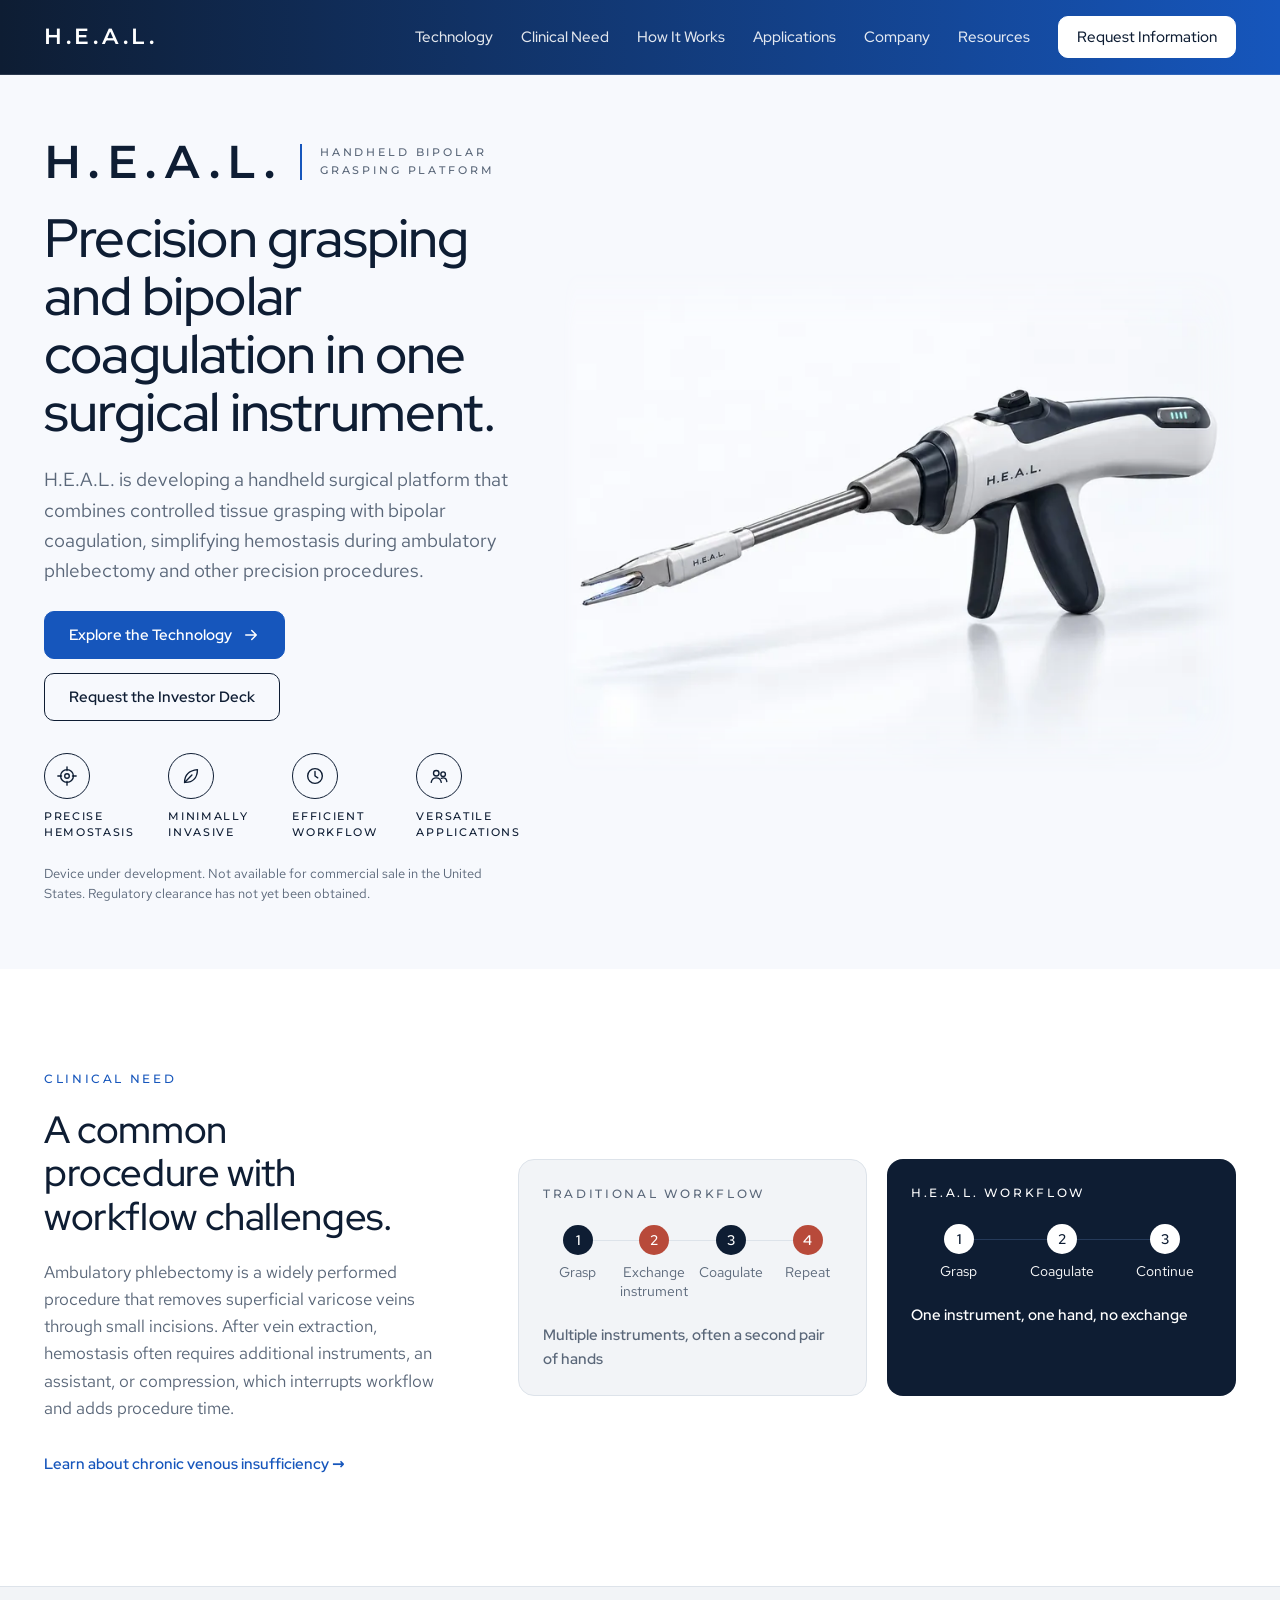
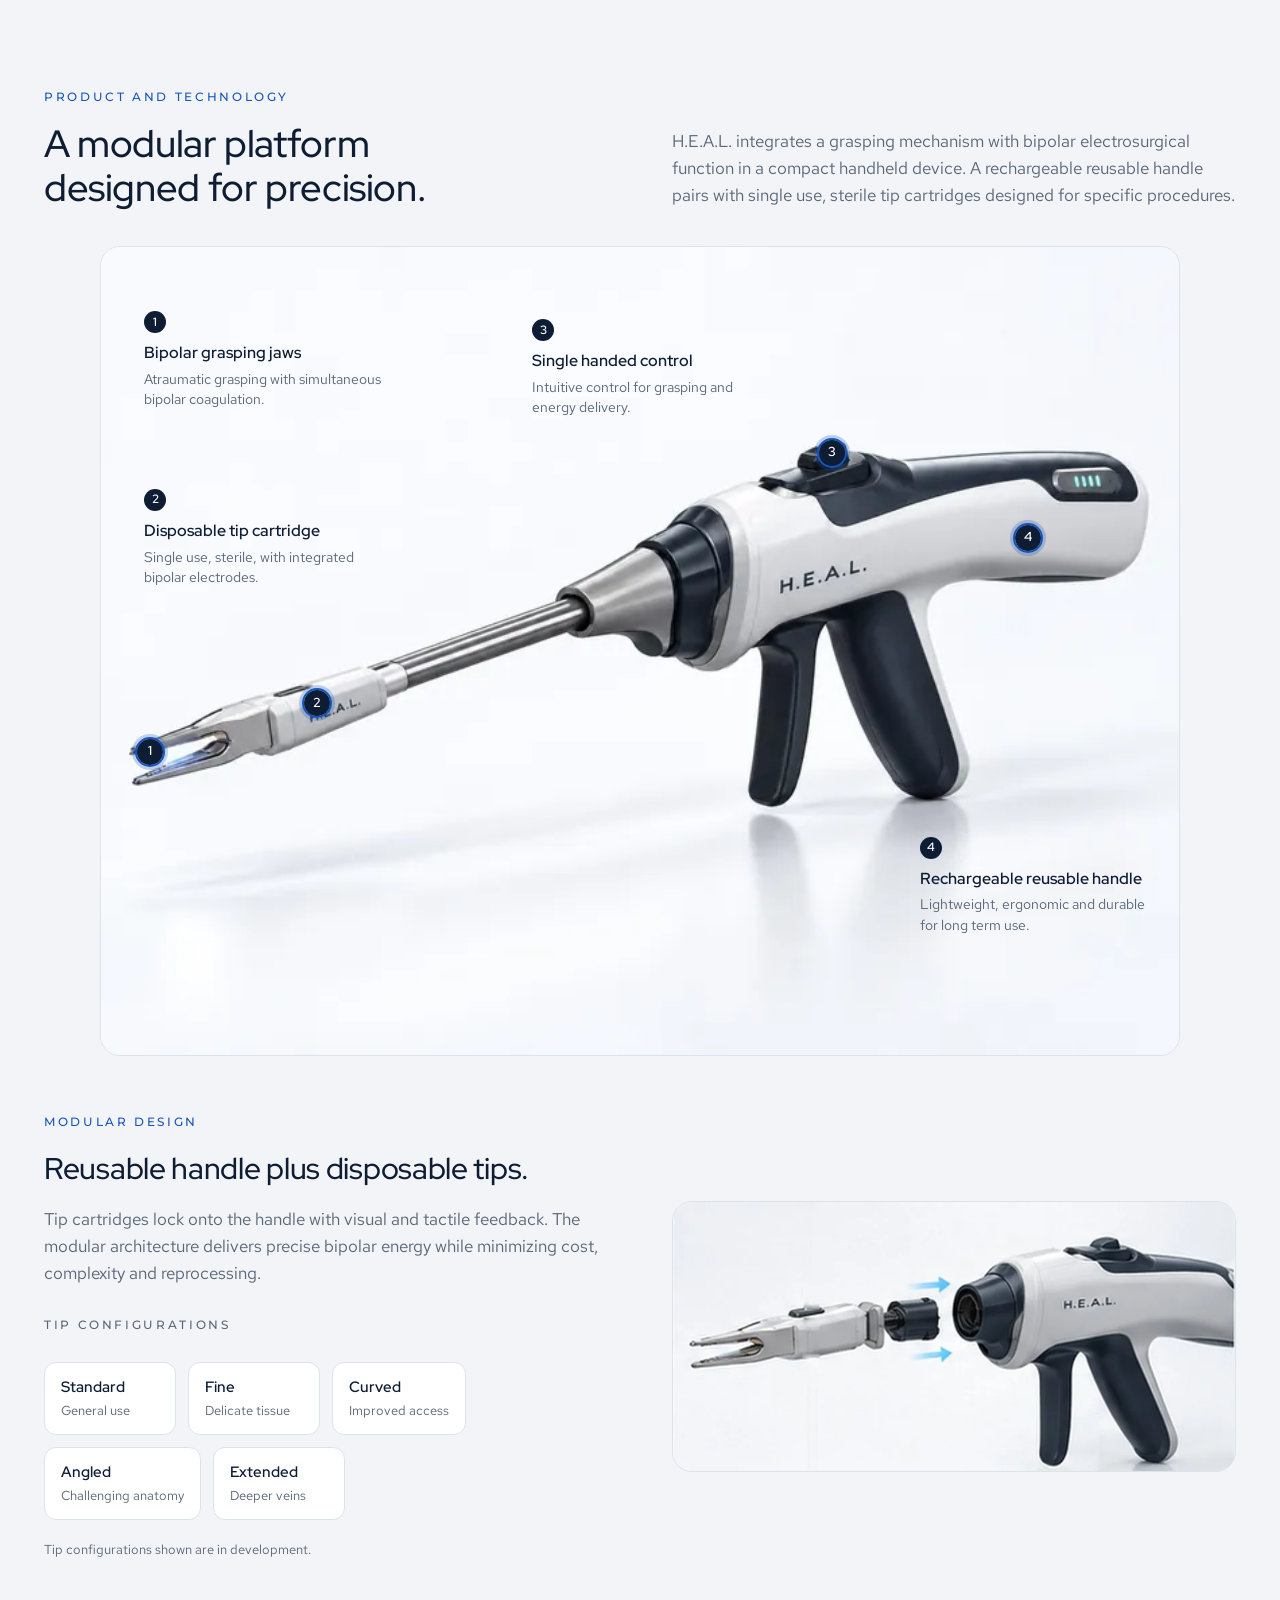
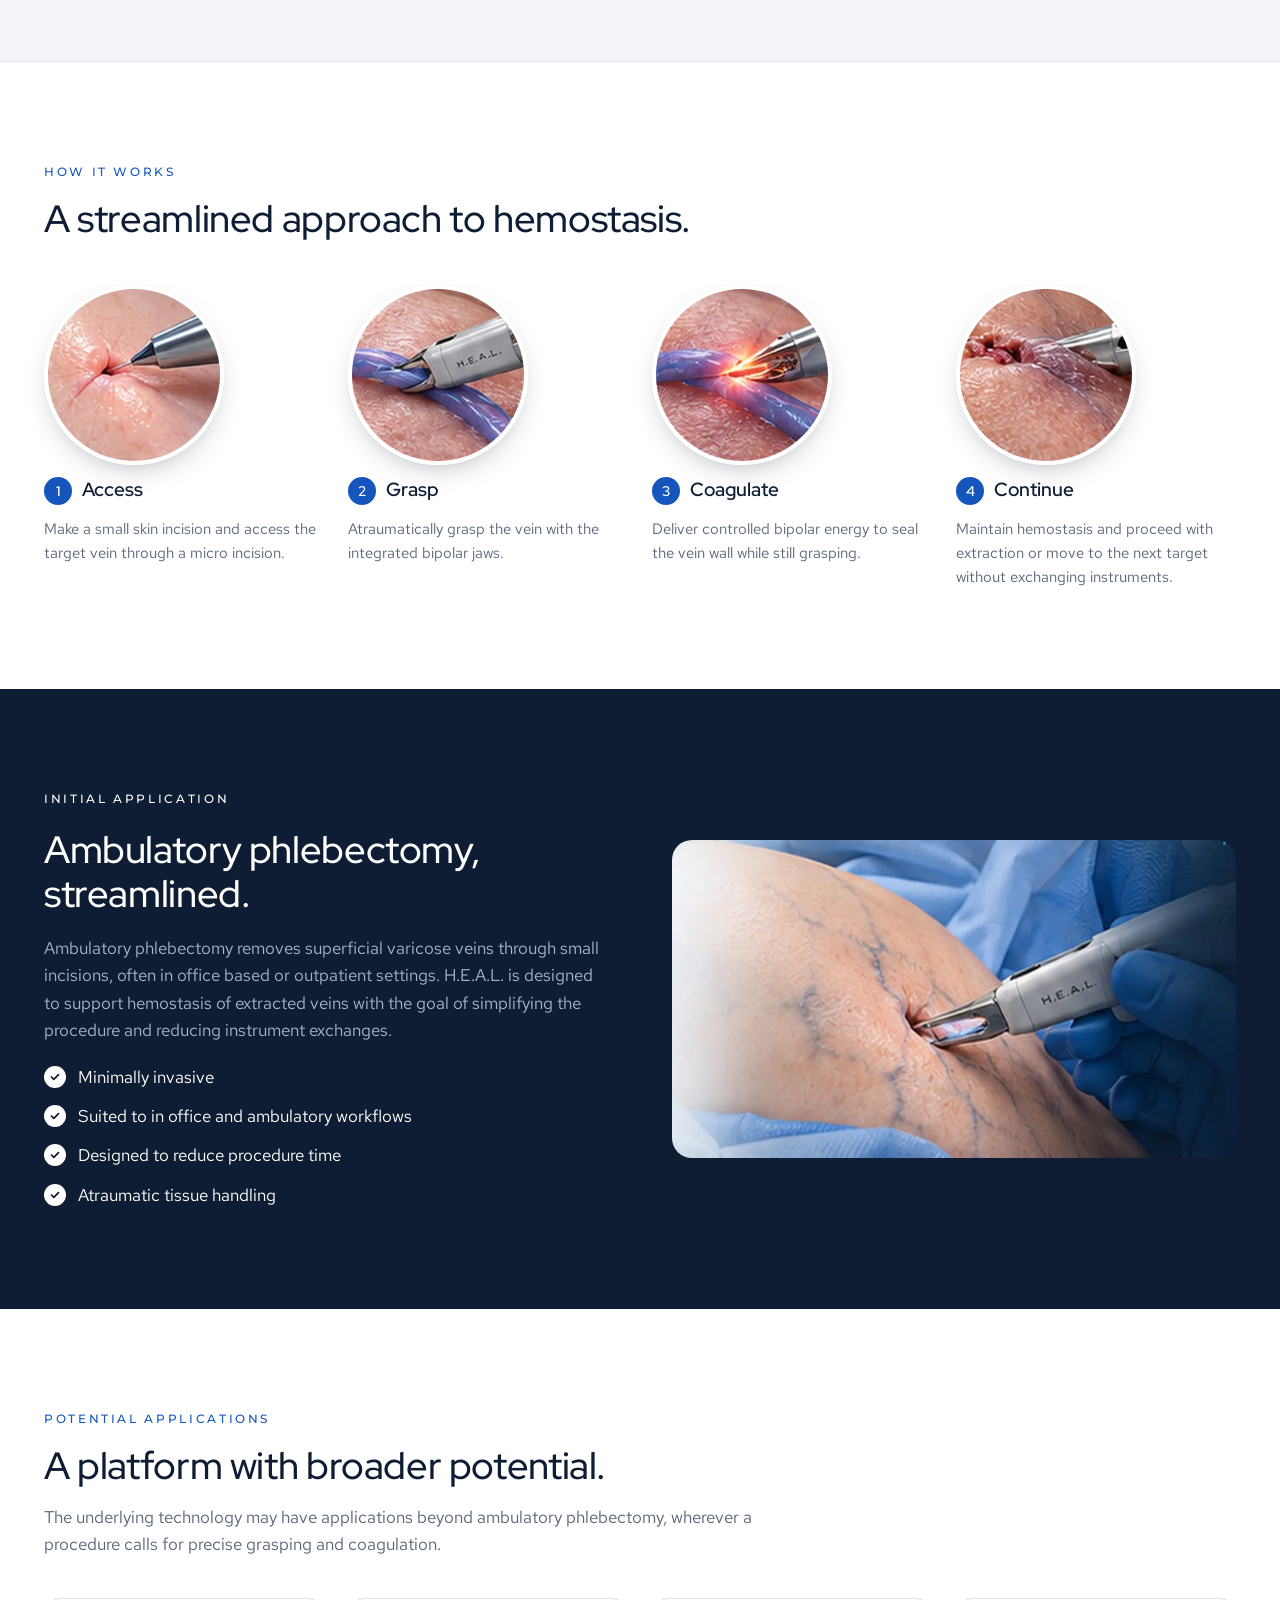
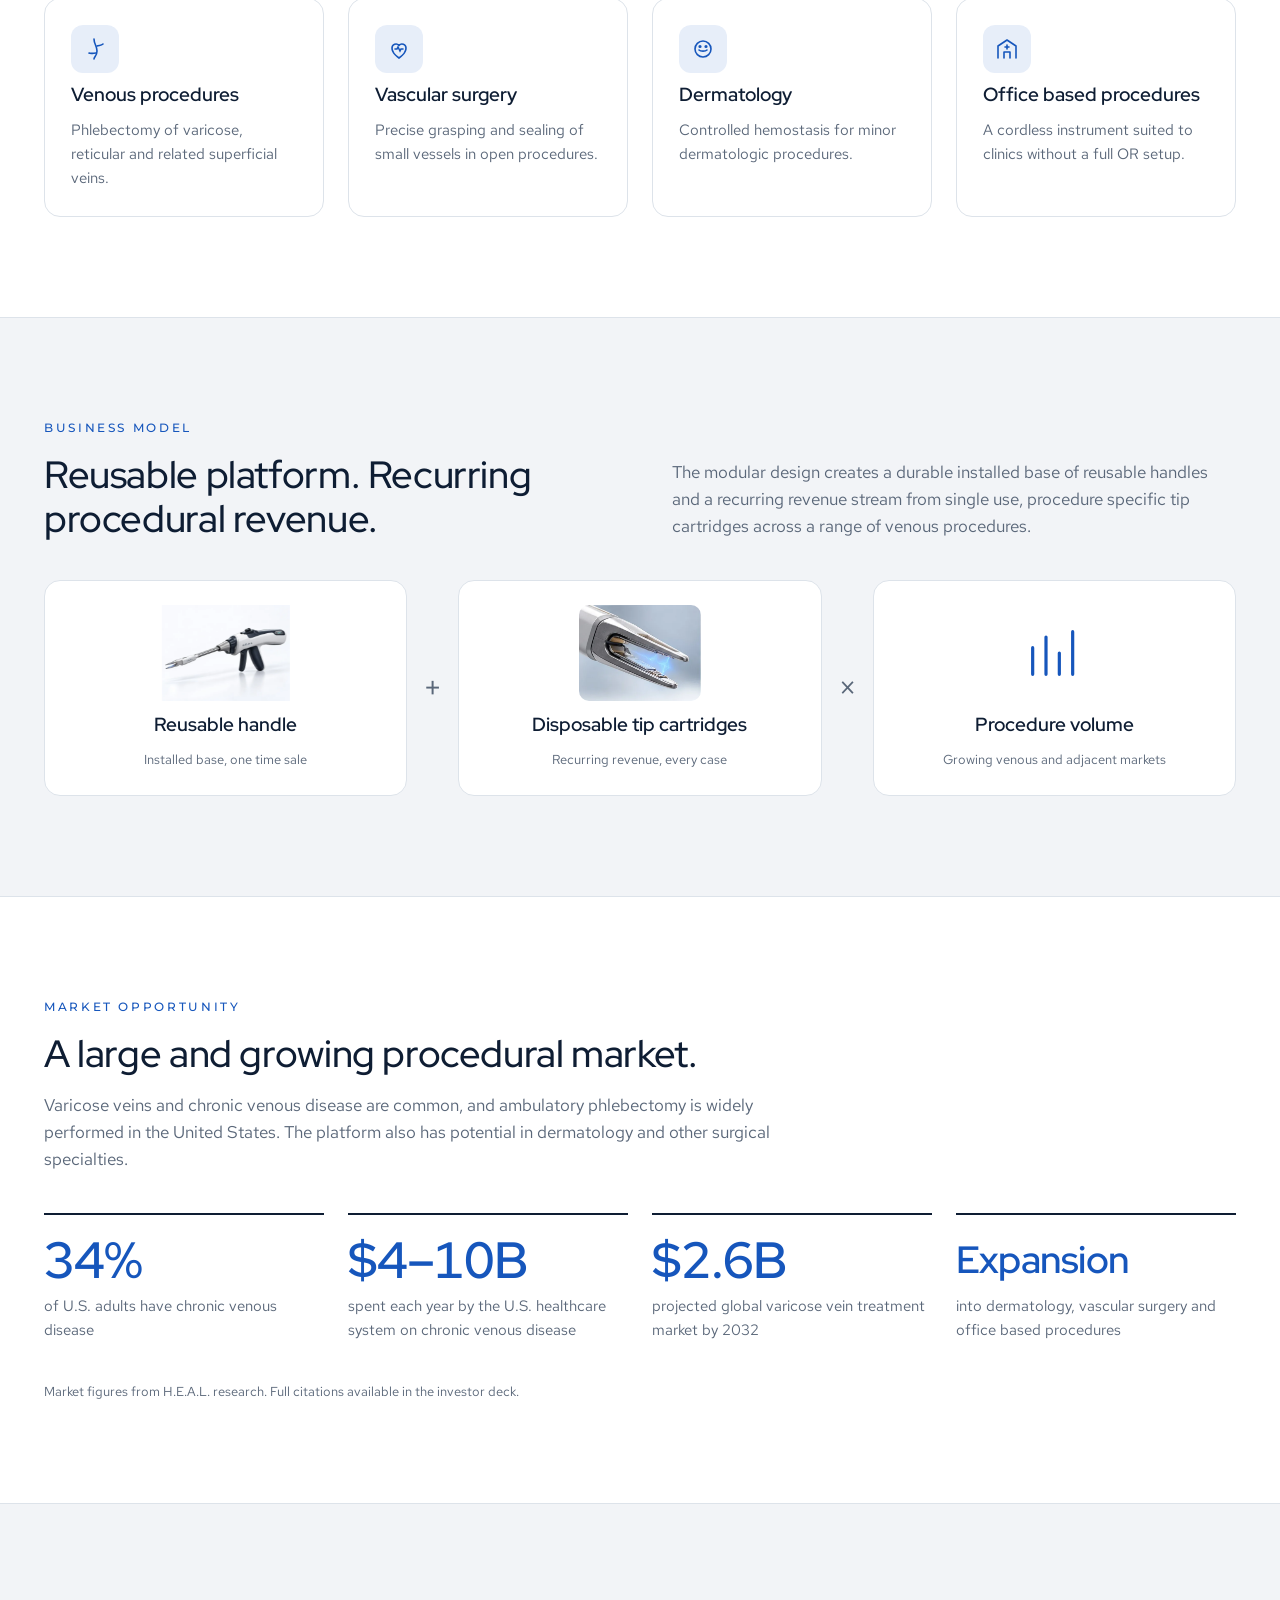
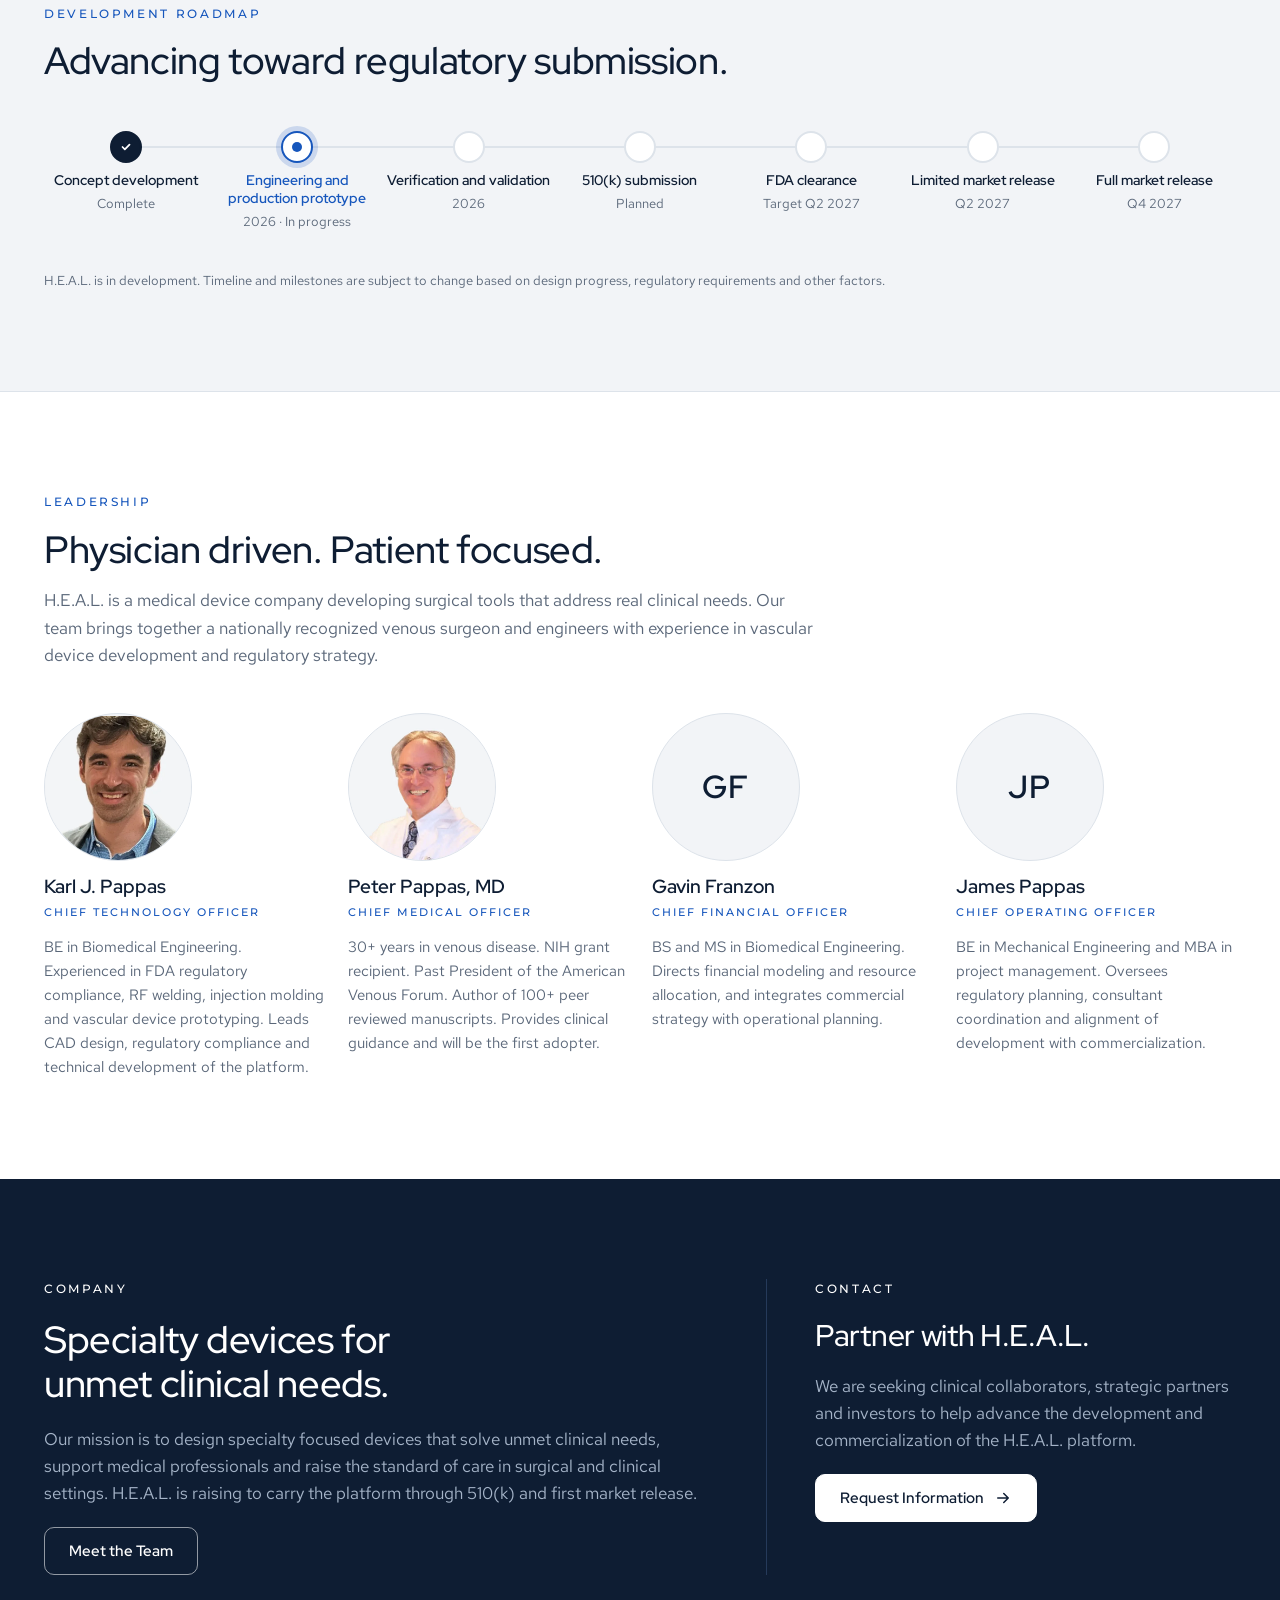
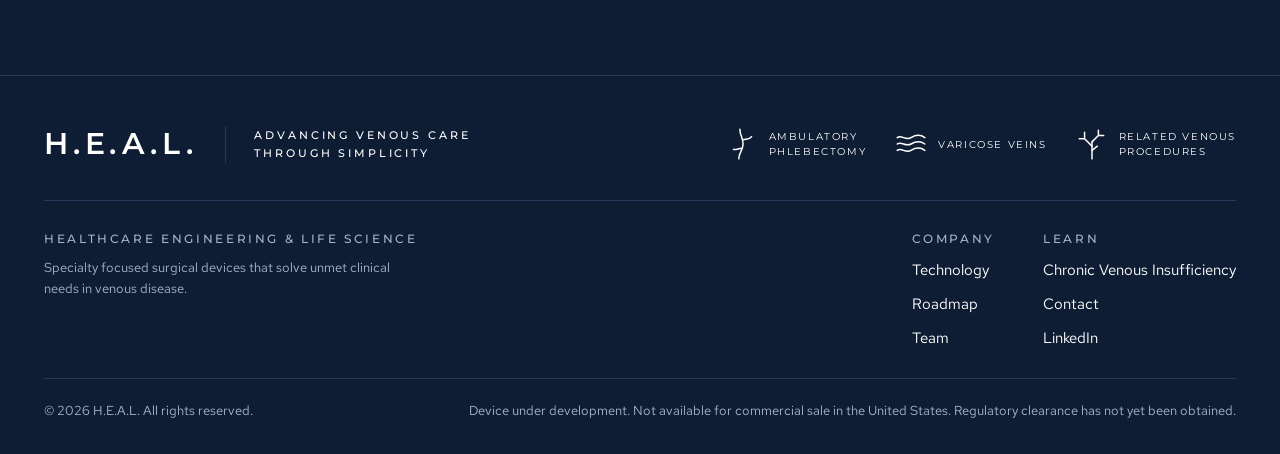
==== commit 092e09e6: "Mobile pass: fix collapsed clinical need layout and tighten phone layouts - Clinical need section st" ====
--- a/index.html
+++ b/index.html
@@ -27,7 +27,7 @@
 <link rel="preconnect" href="https://fonts.gstatic.com" crossorigin>
 <link rel="stylesheet" href="https://fonts.googleapis.com/css2?family=Montserrat:wght@500;600&amp;family=Red+Hat+Display:wght@500;600&amp;family=Red+Hat+Text:wght@400;500&amp;display=swap">
 <link rel="preload" as="image" type="image/webp" href="assets/device-render-800.webp" imagesrcset="assets/device-render-480.webp 480w, assets/device-render-800.webp 800w, assets/device-render.webp 1448w" imagesizes="(max-width: 980px) 100vw, 58vw">
-<link rel="stylesheet" href="assets/heal-v5.min.css">
+<link rel="stylesheet" href="assets/heal-v6.min.css">
 <script type="application/ld+json">{"@context": "https://schema.org", "@type": "Organization", "name": "H.E.A.L.", "legalName": "Healthcare Engineering and Life Science", "url": "https://sergiuscommodus.github.io/heal-site/", "logo": "https://sergiuscommodus.github.io/heal-site/apple-touch-icon.png", "description": "Medical device company developing a handheld bipolar grasping platform for precision hemostasis in ambulatory phlebectomy.", "sameAs": ["https://www.linkedin.com/company/healthcare-engineering-and-life-science/"], "employee": [{"@type": "Person", "name": "Karl J. Pappas", "jobTitle": "Chief Technology Officer"}, {"@type": "Person", "name": "Peter Pappas, MD", "jobTitle": "Chief Medical Officer"}, {"@type": "Person", "name": "Gavin Franzon", "jobTitle": "Chief Financial Officer"}, {"@type": "Person", "name": "James Pappas", "jobTitle": "Chief Operating Officer"}]}</script>
 </head>
 <body>
@@ -67,7 +67,7 @@
 <!-- HERO -->
 <section class="hero-dark">
   <div class="wrap hero-dark-grid">
-    <div class="stack min0" style="gap:24px">
+    <div class="stack min0 hero-copy" style="gap:24px">
       <div class="hero-lockup rise"><span class="wordmark">H.E.A.L.</span><span class="sl">Handheld bipolar<br>grasping platform</span></div>
       <h1 class="rise d1">Precision grasping and bipolar coagulation in one surgical instrument.</h1>
       <p class="lede rise d2">H.E.A.L. is developing a handheld surgical platform that combines controlled tissue grasping with bipolar coagulation, simplifying hemostasis during ambulatory phlebectomy and other precision procedures.</p>
@@ -91,7 +91,7 @@
 
 <!-- CLINICAL NEED -->
 <section id="clinical-need">
-  <div class="wrap grid-2" style="grid-template-columns:minmax(0,4fr) minmax(0,7fr);align-items:center">
+  <div class="wrap grid-2 need-grid">
     <div class="stack min0">
       <p class="eyebrow accent">Clinical need</p>
       <h2 class="h-section">A common procedure with workflow challenges.</h2>
--- a/assets/heal-v6.min.css
+++ b/assets/heal-v6.min.css
@@ -0,0 +1 @@
+:root{--navy:#0E1D33;--ink:#0E1D33;--muted:#5A6779;--blue:#1656BC;--blue-hover:#11469A;--blue-soft:#E7EEF9;--blue-line:#C5D4EE;--on-navy:var(--on-navy);--render:#F7F9FD;--ground:#F2F4F7;--paper:#FFFFFF;--line:#DDE3EA;--navy-line:#253A5A;--navy-muted:#A5B4C8;--wordmark:"Montserrat",system-ui,-apple-system,"Segoe UI",sans-serif;--display:"Red Hat Display",system-ui,-apple-system,"Segoe UI",sans-serif;--body:"Red Hat Text",system-ui,-apple-system,"Segoe UI",sans-serif;color-scheme:light}*,*::before,*::after{box-sizing:border-box}html{scroll-behavior:smooth;scroll-padding-top:84px}@media (prefers-reduced-motion:reduce){html{scroll-behavior:auto}*{transition:none !important}}body{margin:0;background:var(--paper);color:var(--ink);font-family:var(--body);font-size:17px;line-height:1.6;-webkit-font-smoothing:antialiased}img{max-width:100%;display:block}a{color:var(--blue)}a:hover{color:var(--blue-hover)}:focus-visible{outline:2px solid var(--blue);outline-offset:3px}[hidden]{display:none !important}p,h1,h2,h3,ul{margin:0}.wrap{max-width:1240px;margin:0 auto;padding-inline:24px;width:100%}.wordmark{font-family:var(--wordmark);font-weight:600;letter-spacing:.16em;color:var(--navy)}.eyebrow{font-family:var(--wordmark);font-weight:500;font-size:12px;letter-spacing:.22em;text-transform:uppercase;color:var(--muted)}.eyebrow.accent{color:var(--blue)}.h-display{font-family:var(--display);font-weight:500;letter-spacing:-.015em;line-height:1.08;color:var(--navy);text-wrap:balance}.h-section{font-family:var(--display);font-weight:500;letter-spacing:-.01em;line-height:1.15;font-size:clamp(28px,3.2vw,38px);color:var(--navy);text-wrap:balance}.h-card{font-family:var(--display);font-weight:600;font-size:19px;line-height:1.3;color:var(--navy)}.lede{font-size:clamp(17px,1.5vw,19px);line-height:1.6;color:var(--muted);max-width:62ch}.body{color:var(--muted)}.small{font-size:15px}.mono-cap{font-family:var(--wordmark);font-weight:500;font-size:12px;letter-spacing:.24em;text-transform:uppercase;color:var(--muted)}.rule{width:56px;height:2px;background:var(--blue);border:0;margin:0}.footnote{font-size:13px;color:var(--muted);line-height:1.6}.link-arrow{font-family:var(--display);font-weight:600;font-size:15px;text-decoration:none;color:var(--blue)}.link-arrow:hover{color:var(--navy)}.btn{display:inline-flex;align-items:center;justify-content:center;gap:10px;min-height:48px;padding:0 24px;border-radius:10px;font-family:var(--display);font-weight:600;font-size:15px;text-decoration:none;border:1.5px solid var(--navy);color:var(--navy);background:transparent;cursor:pointer;transition:background .15s,color .15s,border-color .15s}.btn:hover{border-color:var(--blue);color:var(--blue)}.btn-solid,.btn-blue{background:var(--blue);border-color:var(--blue);color:#fff}.btn-solid:hover,.btn-blue:hover{background:var(--blue-hover);border-color:var(--blue-hover);color:#fff}.btn-ghost-light{border-color:rgba(255,255,255,.55);color:#fff}.btn-ghost-light:hover{border-color:#fff;color:#fff;background:rgba(255,255,255,.08)}.btn svg{flex:none}.site-header{position:sticky;top:0;z-index:20;background:linear-gradient(90deg,var(--navy) 0%,var(--blue) 100%);border-bottom:1px solid rgba(255,255,255,.12);transition:box-shadow .3s}.site-header.scrolled{box-shadow:0 10px 30px -12px rgba(14,29,51,.55)}.site-header .wrap{display:flex;align-items:center;justify-content:space-between;gap:24px;min-height:74px;flex-wrap:wrap}.brand{display:flex;flex-direction:column;gap:2px;text-decoration:none}.brand .wordmark{font-size:22px;color:#fff}.brand .sub{display:none;font-family:var(--wordmark);font-size:9px;letter-spacing:.26em;text-transform:uppercase;color:var(--muted)}.nav-links{display:flex;align-items:center;gap:28px}.nav-links a{font-family:var(--display);font-weight:500;font-size:15px;color:rgba(255,255,255,.88);text-decoration:none;position:relative}.nav-links a:not(.btn)::after{content:"";position:absolute;left:0;right:0;bottom:-6px;height:2px;background:#fff;transform:scaleX(0);transform-origin:left;transition:transform .25s}.nav-links a:not(.btn):hover::after{transform:scaleX(1)}.nav-links a:hover,.nav-links a[aria-current="page"]{color:#fff}.nav-links a.btn{color:var(--navy);min-height:42px;padding:0 18px;background:#fff;border-color:#fff}.nav-links a.btn:hover{background:var(--blue-soft);border-color:var(--blue-soft);color:var(--navy)}.menu-btn{display:none;min-height:44px;min-width:44px;align-items:center;justify-content:center;background:transparent;border:1.5px solid rgba(255,255,255,.4);border-radius:10px;cursor:pointer;color:#fff}@media (max-width:1000px){.menu-btn{display:inline-flex}.nav-links{display:none;width:100%;flex-direction:column;align-items:flex-start;gap:18px;padding-block:6px 22px}.nav-links.open{display:flex}}section{padding-block:clamp(64px,8vw,100px)}.bg-ground{background:var(--ground)}.bg-navy{background:var(--navy);color:#fff}.bg-navy .h-section,.bg-navy .h-card,.bg-navy .h-display{color:#fff}.bg-navy .body,.bg-navy .lede,.bg-navy .footnote{color:var(--navy-muted)}.bg-navy .eyebrow{color:var(--navy-muted)}.bg-navy .eyebrow.accent{color:var(--on-navy)}.bg-navy .btn-blue{background:#fff;border-color:#fff;color:var(--navy)}.bg-navy .btn-blue:hover{background:var(--on-navy);border-color:var(--on-navy);color:var(--navy)}.border-y{border-block:1px solid var(--line)}.stack{display:flex;flex-direction:column;gap:20px}.stack-sm{display:flex;flex-direction:column;gap:10px}.head{display:flex;flex-direction:column;gap:16px;max-width:780px}.grid-2{display:grid;grid-template-columns:repeat(2,minmax(0,1fr));gap:clamp(32px,5vw,64px);align-items:center}.grid-3{display:grid;grid-template-columns:repeat(3,minmax(0,1fr));gap:24px}.grid-4{display:grid;grid-template-columns:repeat(4,minmax(0,1fr));gap:24px}.min0{min-width:0}@media (max-width:980px){.grid-3,.grid-4{grid-template-columns:repeat(2,minmax(0,1fr))}.grid-2{grid-template-columns:minmax(0,1fr)}}@media (max-width:620px){.grid-3,.grid-4{grid-template-columns:minmax(0,1fr)}}.card{background:var(--paper);border:1px solid var(--line);border-radius:16px;padding:32px}.hero-dark{background:var(--render);color:var(--ink);padding-block:clamp(40px,5vw,72px);overflow:hidden}.hero-dark-grid{display:grid;grid-template-columns:minmax(0,5fr) minmax(0,7fr);gap:clamp(24px,3vw,40px);align-items:center}.hero-dark h1{font-family:var(--display);font-weight:500;font-size:clamp(36px,4.2vw,54px);line-height:1.08;letter-spacing:-.015em;color:var(--navy);text-wrap:balance}.hero-dark .lede{color:var(--muted)}.hero-cta{display:flex;gap:14px;flex-wrap:wrap}.reg-note{font-size:13px;line-height:1.55;color:var(--muted);max-width:52ch}.hero-lockup{display:flex;align-items:center;gap:18px;flex-wrap:wrap}.hero-lockup .wordmark{font-size:clamp(34px,3.6vw,46px);font-weight:600;letter-spacing:.16em;line-height:1}.hero-lockup .sl{font-family:var(--wordmark);font-weight:500;font-size:11px;letter-spacing:.26em;text-transform:uppercase;color:var(--muted);line-height:1.6;padding-left:18px;border-left:2px solid var(--blue)}.stage{max-width:100%;margin-inline-end:calc((100vw - min(1240px,100vw)) / -2 - 24px)}.stage img{width:100%;height:auto;aspect-ratio:1448/1086;object-fit:contain;-webkit-mask-image:linear-gradient(to right,transparent 0,#000 2%,#000 94%,transparent 100%),linear-gradient(to bottom,transparent 0,#000 12%,#000 88%,transparent 100%);-webkit-mask-composite:source-in;mask-image:linear-gradient(to right,transparent 0,#000 2%,#000 94%,transparent 100%),linear-gradient(to bottom,transparent 0,#000 12%,#000 88%,transparent 100%);mask-composite:intersect}.hero-icons{display:grid;grid-template-columns:repeat(4,minmax(0,1fr));gap:16px;margin-top:8px}.hero-icon{display:flex;flex-direction:column;gap:10px}.hero-icon .ico{width:46px;height:46px;border-radius:50%;border:1.5px solid var(--navy);display:flex;align-items:center;justify-content:center;color:var(--navy)}.hero-icon p{font-family:var(--wordmark);font-weight:500;font-size:10.5px;letter-spacing:.16em;text-transform:uppercase;color:var(--navy);line-height:1.5}@media (max-width:980px){.hero-dark-grid{grid-template-columns:minmax(0,1fr)}.stage{margin-inline:-24px}}@media (max-width:480px){.hero-icons{grid-template-columns:repeat(2,minmax(0,1fr))}}.rise{animation:rise .8s cubic-bezier(.2,.7,.2,1) var(--d,0s) both}.rise.d1{--d:.08s}.rise.d2{--d:.16s}.rise.d3{--d:.24s}.rise.d4{--d:.32s}.rise.d5{--d:.4s}html:not(.no-intro) .rise{animation-delay:calc(3.3s + var(--d,0s))}@keyframes rise{from{opacity:0;transform:translateY(18px)}to{opacity:1;transform:none}}.intro{position:fixed;inset:0;z-index:100;background:radial-gradient(120% 120% at 50% 40%,var(--blue) 0%,var(--navy) 100%);overflow:hidden;display:flex;align-items:center;justify-content:center;padding-inline:24px;animation:introOut .8s cubic-bezier(.7,0,.3,1) 3s forwards;cursor:pointer}.no-intro .intro{display:none}.intro-mark{display:flex;flex-direction:column;align-items:center;gap:22px;text-align:center}.intro-letters{display:flex;font-family:var(--wordmark);font-weight:600;font-size:clamp(52px,11vw,128px);letter-spacing:.14em;line-height:1;color:#fff;margin-right:-.14em;position:relative}.intro-letters span{display:inline-block;opacity:0;transform:translateY(36px);animation:letterIn .65s cubic-bezier(.2,.7,.2,1) forwards}.intro-letters span:nth-child(1){animation-delay:.15s}.intro-letters span:nth-child(2){animation-delay:.3s}.intro-letters span:nth-child(3){animation-delay:.45s}.intro-letters span:nth-child(4){animation-delay:.6s}.intro-rule{height:2px;width:0;background:#fff;box-shadow:0 0 18px rgba(255,255,255,.8);animation:ruleGrow .6s ease 1.1s forwards}.intro-slogan{overflow:hidden;padding-block:2px}.intro-slogan span{display:inline-block;font-family:var(--wordmark);font-weight:500;font-size:clamp(11px,1.6vw,16px);letter-spacing:.3em;text-transform:uppercase;color:#fff;transform:translateX(-110%);animation:slideIn .9s cubic-bezier(.2,.7,.2,1) 1.35s forwards}.intro-tag{font-family:var(--body);font-size:clamp(13px,1.4vw,15px);color:rgba(255,255,255,.75);opacity:0;animation:fadeIn .6s ease 1.9s forwards}@keyframes letterIn{to{opacity:1;transform:none}}.intro-letters::after{content:"";position:absolute;inset:-10% -20%;background:linear-gradient(100deg,transparent 35%,rgba(255,255,255,.55) 50%,transparent 65%);transform:translateX(-120%);animation:shine 1.1s ease 1.05s forwards;mix-blend-mode:overlay;pointer-events:none}@keyframes shine{to{transform:translateX(120%)}}.intro-rings{position:absolute;left:50%;top:50%;width:0;height:0;pointer-events:none}.intro-rings i{position:absolute;left:0;top:0;width:140px;height:140px;margin:-70px 0 0 -70px;border-radius:50%;border:1px solid rgba(255,255,255,.35);opacity:0;animation:ring 2.4s ease-out forwards}.intro-rings i:nth-child(2){animation-delay:.5s}.intro-rings i:nth-child(3){animation-delay:1s}@keyframes ring{0%{opacity:.7;transform:scale(.4)}100%{opacity:0;transform:scale(9)}}.intro-skip{position:absolute;bottom:28px;left:50%;transform:translateX(-50%);font-family:var(--wordmark);font-size:10px;letter-spacing:.24em;text-transform:uppercase;color:rgba(255,255,255,.55);opacity:0;animation:fadeIn .5s ease .6s forwards}@keyframes ruleGrow{to{width:min(220px,50vw)}}@keyframes slideIn{to{transform:none}}@keyframes fadeIn{to{opacity:1}}@keyframes introOut{0%{clip-path:inset(0 0 0 0)}100%{clip-path:inset(0 0 100% 0);visibility:hidden}}@media (prefers-reduced-motion:reduce){.intro{display:none}.rise{animation:none}}.hero{background:linear-gradient(180deg,#FFFFFF 0%,var(--ground) 100%)}.flow{border-radius:16px;padding:24px;display:flex;flex-direction:column;gap:22px}.flow-old{background:var(--ground);border:1px solid var(--line)}.flow-new{background:var(--navy);color:#fff}.flow-new .eyebrow{color:var(--on-navy)}.steps-line{display:grid;gap:8px;position:relative}.steps-line::before{content:"";position:absolute;left:12%;right:12%;top:15px;height:1.5px;background:var(--line)}.flow-new .steps-line::before{background:var(--navy-line)}.steps-line .st{display:flex;flex-direction:column;align-items:center;gap:8px;text-align:center;position:relative}.steps-line .n{width:30px;height:30px;border-radius:50%;display:flex;align-items:center;justify-content:center;font-family:var(--display);font-weight:600;font-size:14px;background:var(--navy);color:#fff}.flow-new .steps-line .n{background:#fff;color:var(--navy)}.steps-line .st p{font-size:14px;line-height:1.35;color:var(--muted)}.flow-new .steps-line .st p{color:var(--on-navy)}.steps-line .st.extra .n{background:#B84A3A}.flow-tally{font-family:var(--display);font-weight:600;font-size:15px}.flow-old .flow-tally{color:var(--muted)}.flow-new .flow-tally{color:#fff}.anatomy{position:relative;margin:36px auto 0;max-width:1080px;border-radius:20px;overflow:hidden;background:var(--render);border:1px solid var(--line)}.anatomy img{width:100%;height:auto;aspect-ratio:1448/1086;object-fit:contain}.callout{position:absolute;display:flex;flex-direction:column;gap:3px;max-width:240px}.callout strong{font-family:var(--display);font-weight:600;font-size:16px;color:var(--navy)}.callout span{font-size:14px;line-height:1.45;color:var(--muted)}.dot{position:absolute;width:26px;height:26px;margin:-13px 0 0 -13px;border-radius:50%;background:var(--navy);color:#fff;display:flex;align-items:center;justify-content:center;font-family:var(--display);font-weight:600;font-size:13px;box-shadow:0 0 0 5px rgba(22,86,188,.25)}.callout .k{display:inline-flex;width:22px;height:22px;border-radius:50%;background:var(--navy);color:#fff;align-items:center;justify-content:center;font-size:12px;font-family:var(--display);font-weight:600;margin-bottom:4px}.anatomy-list{display:none}@media (max-width:980px){.callout{display:none}.anatomy-list{display:grid}}.tips{display:flex;flex-wrap:wrap;gap:12px;margin-top:8px}.tip{display:flex;flex-direction:column;gap:2px;padding:12px 16px;border:1px solid var(--line);border-radius:12px;background:var(--paper);min-width:132px}.tip b{font-family:var(--display);font-weight:600;font-size:15px;color:var(--navy)}.tip span{font-size:13px;color:var(--muted)}.how{display:grid;grid-template-columns:repeat(4,minmax(0,1fr));gap:24px}.how-step{display:flex;flex-direction:column;gap:12px}.how-step .ph{aspect-ratio:1;border-radius:50%;overflow:hidden;max-width:180px;width:100%;border:4px solid var(--paper);box-shadow:0 10px 30px -14px rgba(14,29,51,.45)}.how-step .ph img{width:100%;height:100%;object-fit:cover}.how-step .t{display:flex;align-items:center;gap:10px}.how-step .n{width:28px;height:28px;flex:none;border-radius:50%;background:var(--blue);color:#fff;display:flex;align-items:center;justify-content:center;font-family:var(--display);font-weight:600;font-size:14px}@media (max-width:980px){.how{grid-template-columns:repeat(2,minmax(0,1fr))}}.checks{list-style:none;padding:0;display:flex;flex-direction:column;gap:12px}.checks li{display:flex;gap:12px;align-items:flex-start;color:var(--ink)}.checks li::before{content:"";flex:none;width:22px;height:22px;margin-top:2px;border-radius:50%;background:var(--blue) url("data:image/svg+xml,%3Csvg xmlns='http://www.w3.org/2000/svg' viewBox='0 0 24 24' fill='none' stroke='white' stroke-width='3' stroke-linecap='round' stroke-linejoin='round'%3E%3Cpath d='M6 12l4 4 8-8'/%3E%3C/svg%3E") center/14px no-repeat}.bg-navy .checks li::before{background:#fff url("data:image/svg+xml,%3Csvg xmlns='http://www.w3.org/2000/svg' viewBox='0 0 24 24' fill='none' stroke='%230E1D33' stroke-width='3' stroke-linecap='round' stroke-linejoin='round'%3E%3Cpath d='M6 12l4 4 8-8'/%3E%3C/svg%3E") center/14px no-repeat}.panel{display:flex;flex-direction:column;background:var(--paper);border:1px solid var(--line);border-radius:16px;overflow:hidden}.panel .ph{aspect-ratio:5/4;background:var(--ground);overflow:hidden}.panel .ph img{width:100%;height:100%;object-fit:cover}.panel .pb{display:flex;flex-direction:column;gap:8px;padding:22px 22px 26px}.app-ico{width:48px;height:48px;border-radius:12px;background:var(--blue-soft);color:var(--blue);display:flex;align-items:center;justify-content:center}.equation{display:grid;grid-template-columns:minmax(0,1fr) auto minmax(0,1fr) auto minmax(0,1fr);gap:16px;align-items:center}.eq-item{display:flex;flex-direction:column;align-items:center;gap:12px;text-align:center;padding:24px 16px;border-radius:16px;background:var(--paper);border:1px solid var(--line);height:100%}.eq-item .ic{height:96px;display:flex;align-items:center;justify-content:center;color:var(--blue)}.eq-item .ic img{max-height:96px;width:auto;mix-blend-mode:multiply}.eq-op{font-family:var(--display);font-size:32px;font-weight:400;color:var(--muted)}.tag-line{font-size:13px;color:var(--muted)}@media (max-width:760px){.equation{grid-template-columns:minmax(0,1fr)}.eq-op{text-align:center}}.pill{align-self:flex-start;font-family:var(--wordmark);font-weight:500;font-size:11px;letter-spacing:.18em;text-transform:uppercase;padding:6px 12px;border-radius:999px;border:1px solid var(--line);color:var(--blue);background:var(--paper)}.stat{display:flex;flex-direction:column;gap:8px;padding-top:20px;border-top:2px solid var(--navy)}.stat .num{font-family:var(--display);font-weight:600;font-size:clamp(36px,4vw,52px);letter-spacing:-.02em;line-height:1;color:var(--blue);font-variant-numeric:tabular-nums}.roadmap{display:grid;grid-template-columns:repeat(7,minmax(0,1fr));gap:8px;position:relative;margin-top:12px}.roadmap::before{content:"";position:absolute;left:7%;right:7%;top:15px;height:2px;background:var(--line)}.rm{display:flex;flex-direction:column;align-items:center;text-align:center;gap:8px;position:relative}.rm .mk{width:32px;height:32px;border-radius:50%;background:var(--paper);border:2px solid var(--line);display:flex;align-items:center;justify-content:center;color:#fff}.rm.done .mk{background:var(--navy);border-color:var(--navy)}.rm.now .mk{border-color:var(--blue);box-shadow:0 0 0 5px rgba(22,86,188,.18)}.rm.now .mk::after{content:"";width:10px;height:10px;border-radius:50%;background:var(--blue)}.rm p{font-family:var(--display);font-weight:600;font-size:14px;line-height:1.3;color:var(--navy)}.rm span{font-size:13px;color:var(--muted)}.rm.now p{color:var(--blue)}@media (max-width:900px){.roadmap{grid-template-columns:minmax(0,1fr);gap:18px}.roadmap::before{left:15px;right:auto;top:8px;bottom:8px;width:2px;height:auto}.rm{flex-direction:row;text-align:left;align-items:center;gap:16px}.rm div{display:flex;flex-direction:column}}.member{display:flex;flex-direction:column;gap:14px}.photo{width:148px;height:148px;border-radius:50%;overflow:hidden;background:var(--ground);border:1px solid var(--line);display:flex;flex-direction:column;align-items:center;justify-content:center;gap:4px;flex:none}.photo img{width:100%;height:100%;object-fit:cover}.photo b{font-family:var(--display);font-weight:600;font-size:32px;letter-spacing:.06em;color:var(--navy)}.photo small{font-size:11px;color:var(--muted)}.role{font-family:var(--wordmark);font-weight:500;font-size:11px;letter-spacing:.18em;text-transform:uppercase;color:var(--blue)}.company-band{display:grid;grid-template-columns:minmax(0,7fr) minmax(0,5fr);gap:clamp(32px,5vw,64px)}.company-band .split{padding-left:clamp(0px,4vw,48px);border-left:1px solid var(--navy-line)}@media (max-width:900px){.company-band{grid-template-columns:minmax(0,1fr)}.company-band .split{padding-left:0;border-left:0;padding-top:32px;border-top:1px solid var(--navy-line)}}.site-footer{background:var(--navy);border-top:1px solid var(--navy-line);color:#fff;padding-block:44px 32px}.footer-band{display:flex;align-items:center;gap:28px;flex-wrap:wrap;padding-bottom:32px;border-bottom:1px solid var(--navy-line)}.footer-band .wordmark{color:#fff;font-size:30px}.footer-band .tagline{font-family:var(--wordmark);font-weight:500;font-size:11px;letter-spacing:.26em;text-transform:uppercase;color:var(--on-navy);line-height:1.7;padding-left:28px;border-left:1px solid var(--navy-line)}.indications{display:flex;gap:28px;flex-wrap:wrap;margin-left:auto}.indication{display:flex;align-items:center;gap:10px;font-family:var(--wordmark);font-size:10px;letter-spacing:.16em;text-transform:uppercase;color:var(--on-navy);line-height:1.5}.indication svg{flex:none;color:#fff}.footer-cols{display:flex;justify-content:space-between;gap:32px;flex-wrap:wrap;padding-block:28px}.footer-cols .col{display:flex;flex-direction:column;gap:10px}.footer-cols a{color:var(--on-navy);text-decoration:none;font-size:15px}.footer-cols a:hover{color:#fff;text-decoration:underline}.footer-cols .eyebrow{color:var(--navy-muted)}.footer-cols .footnote{color:var(--navy-muted)}.footer-legal{display:flex;justify-content:space-between;gap:16px;flex-wrap:wrap;padding-top:22px;border-top:1px solid var(--navy-line)}.footer-legal p{font-size:13px;color:var(--navy-muted)}@media (max-width:760px){.footer-band .tagline{border-left:0;padding-left:0}.indications{margin-left:0}}.compare{display:flex;flex-direction:column}.compare-row{display:grid;grid-template-columns:repeat(2,minmax(0,1fr));gap:20px;padding-block:16px;border-bottom:1px solid var(--line)}.compare-row:last-child{border-bottom:0}label{font-family:var(--display);font-weight:600;font-size:14px;color:var(--navy)}input,select,textarea{font-family:var(--body);font-size:16px;color:var(--ink);background:var(--paper);border:1px solid var(--line);border-radius:10px;padding:12px 14px;min-height:48px;width:100%}textarea{min-height:140px;resize:vertical}input:focus,select:focus,textarea:focus{outline:2px solid var(--blue);outline-offset:1px;border-color:var(--blue)}.field{display:flex;flex-direction:column;gap:8px;min-width:0}.row-2{display:grid;grid-template-columns:repeat(2,minmax(0,1fr));gap:18px}@media (max-width:620px){.row-2{grid-template-columns:minmax(0,1fr)}}.ceap{display:grid;grid-template-columns:64px minmax(0,1fr);gap:16px;align-items:baseline;padding-block:13px;border-bottom:1px solid var(--line)}.ceap:last-child{border-bottom:0}.ceap b{font-family:var(--display);font-weight:600;font-size:16px;color:var(--blue)}.ceap span{font-size:16px;color:var(--muted)}sup{font-size:11px;color:var(--blue)}.contact-line{display:flex;flex-direction:column;gap:4px;padding-block:16px;border-bottom:1px solid var(--line)}.contact-line:last-child{border-bottom:0}.contact-line p.v{font-weight:500;color:var(--navy)}.js .reveal{opacity:0;transform:translateY(28px);transition:opacity .7s cubic-bezier(.2,.7,.2,1),transform .7s cubic-bezier(.2,.7,.2,1);transition-delay:calc(var(--i,0) * 90ms)}.js .reveal.from-left{transform:translateX(-36px)}.js .reveal.from-right{transform:translateX(36px)}.js .reveal.zoom{transform:scale(.94)}.js .reveal.in{opacity:1;transform:none}.stage img{animation:float 6s ease-in-out 3.6s infinite}.no-intro .stage img{animation-delay:.8s}@keyframes float{0%,100%{transform:translateY(0)}50%{transform:translateY(-10px)}}.btn{transition:background .15s,color .15s,border-color .15s,transform .2s,box-shadow .2s}.btn:hover{transform:translateY(-2px);box-shadow:0 10px 22px -12px rgba(22,86,188,.6)}.btn svg{transition:transform .2s}.btn:hover svg{transform:translateX(3px)}.card,.panel,.eq-item,.tip,.flow{transition:transform .25s,box-shadow .25s,border-color .25s}.card:hover,.eq-item:hover,.tip:hover{transform:translateY(-4px);box-shadow:0 18px 40px -22px rgba(14,29,51,.45);border-color:var(--blue-line)}.hero-icon .ico{transition:background .2s,color .2s,transform .2s}.hero-icon:hover .ico{background:var(--navy);color:#fff;transform:translateY(-2px)}.how-step .ph img{transition:transform .5s}.how-step:hover .ph img{transform:scale(1.08)}.photo img{transition:transform .5s}.member:hover .photo img{transform:scale(1.05)}.dot::before{content:"";position:absolute;inset:-2px;border-radius:50%;border:2px solid var(--blue);animation:pulse 2.2s ease-out infinite}@keyframes pulse{0%{transform:scale(1);opacity:.8}100%{transform:scale(2.2);opacity:0}}.js .steps-line .st{opacity:0;transform:scale(.6);transition:opacity .4s,transform .4s cubic-bezier(.3,1.6,.5,1)}.js .steps-line .st:nth-child(2){transition-delay:.15s}.js .steps-line .st:nth-child(3){transition-delay:.3s}.js .steps-line .st:nth-child(4){transition-delay:.45s}.js .flow.in .steps-line .st{opacity:1;transform:none}.js .steps-line::before{transform:scaleX(0);transform-origin:left;transition:transform .9s ease .2s}.js .flow.in .steps-line::before{transform:none}.js .roadmap::before{transform:scaleX(0);transform-origin:left;transition:transform 1.4s cubic-bezier(.6,0,.2,1)}.js .roadmap.in::before{transform:none}.js .rm .mk{transform:scale(0);transition:transform .45s cubic-bezier(.3,1.6,.5,1);transition-delay:calc(var(--i,0) * 180ms + .2s)}.js .roadmap.in .rm .mk{transform:none}@media (max-width:900px){.js .roadmap::before{transform:scaleY(0);transform-origin:top}.js .roadmap.in::before{transform:none}}@media (prefers-reduced-motion:reduce){.js .reveal,.js .steps-line .st,.js .rm .mk{opacity:1 !important;transform:none !important;transition:none !important}.js .roadmap::before,.js .steps-line::before{transform:none !important}.stage img,.dot::before{animation:none}}picture{display:contents}.need-grid{grid-template-columns:minmax(0,4fr) minmax(0,7fr);align-items:center}@media (max-width:980px){.need-grid{grid-template-columns:minmax(0,1fr)}}.link-arrow{display:inline-block;padding-block:10px}@media (max-width:980px){.hero-dark-grid{gap:20px}.hero-copy{display:contents}.hero-copy>.hero-lockup{order:1}.hero-copy>h1{order:2}.hero-dark-grid>.stage{order:3;margin-block:-8px}.hero-copy>.lede{order:4}.hero-copy>.hero-cta{order:5}.hero-copy>.hero-icons{order:6;margin-top:12px}.hero-copy>.reg-note{order:7}}@media (max-width:620px){section{padding-block:56px}.hero-dark{padding-block:28px 40px}.hero-lockup .wordmark{display:none}.hero-lockup .sl{border-left-width:2px;padding-left:12px}.hero-dark h1{font-size:34px}.hero-cta .btn{flex:1 1 100%}.hero-icon p,.indication{font-size:11px}.hero-icons{gap:20px 12px}.intro-slogan span{letter-spacing:.2em;font-size:11px;white-space:normal;max-width:80vw;line-height:1.8}.intro-letters{letter-spacing:.1em;margin-right:-.1em}.nav-links a:not(.btn){padding-block:6px}.dot{width:20px;height:20px;margin:-10px 0 0 -10px;font-size:11px}.anatomy .dot:nth-of-type(1){left:6.5% !important}.anatomy-list{gap:14px !important}.steps-line .st p{font-size:12.5px}.flow{padding:20px}.how{gap:28px 16px}.how-step .ph{max-width:140px}.eq-item{flex-direction:row;text-align:left;align-items:center;gap:16px;padding:16px}.eq-item .ic{height:64px;width:84px;flex:none}.eq-item .ic img{max-height:64px !important}.eq-item .ic svg{width:44px;height:44px}.eq-item>p.h-card{font-size:17px}.eq-item{display:grid;grid-template-columns:84px minmax(0,1fr);grid-template-rows:auto auto;column-gap:16px;row-gap:2px}.eq-item .ic{grid-row:1 / span 2}.eq-op{font-size:24px;line-height:1;margin-block:-4px}.equation{gap:10px}.grid-4>.card.stack-sm{display:grid;grid-template-columns:48px minmax(0,1fr);column-gap:14px;row-gap:4px;padding:20px !important}.grid-4>.card.stack-sm .app-ico{grid-row:1 / span 2}.member{display:grid;grid-template-columns:88px minmax(0,1fr);column-gap:16px;row-gap:10px;align-items:center}.member .photo{width:88px;height:88px}.member .photo b{font-size:22px}.member>p.body{grid-column:1 / -1}.stat .num{font-size:38px}.grid-4{gap:20px}}@media (max-width:620px){.anatomy{overflow:visible}.anatomy img{border-radius:20px}#send-btn{width:100%}}
